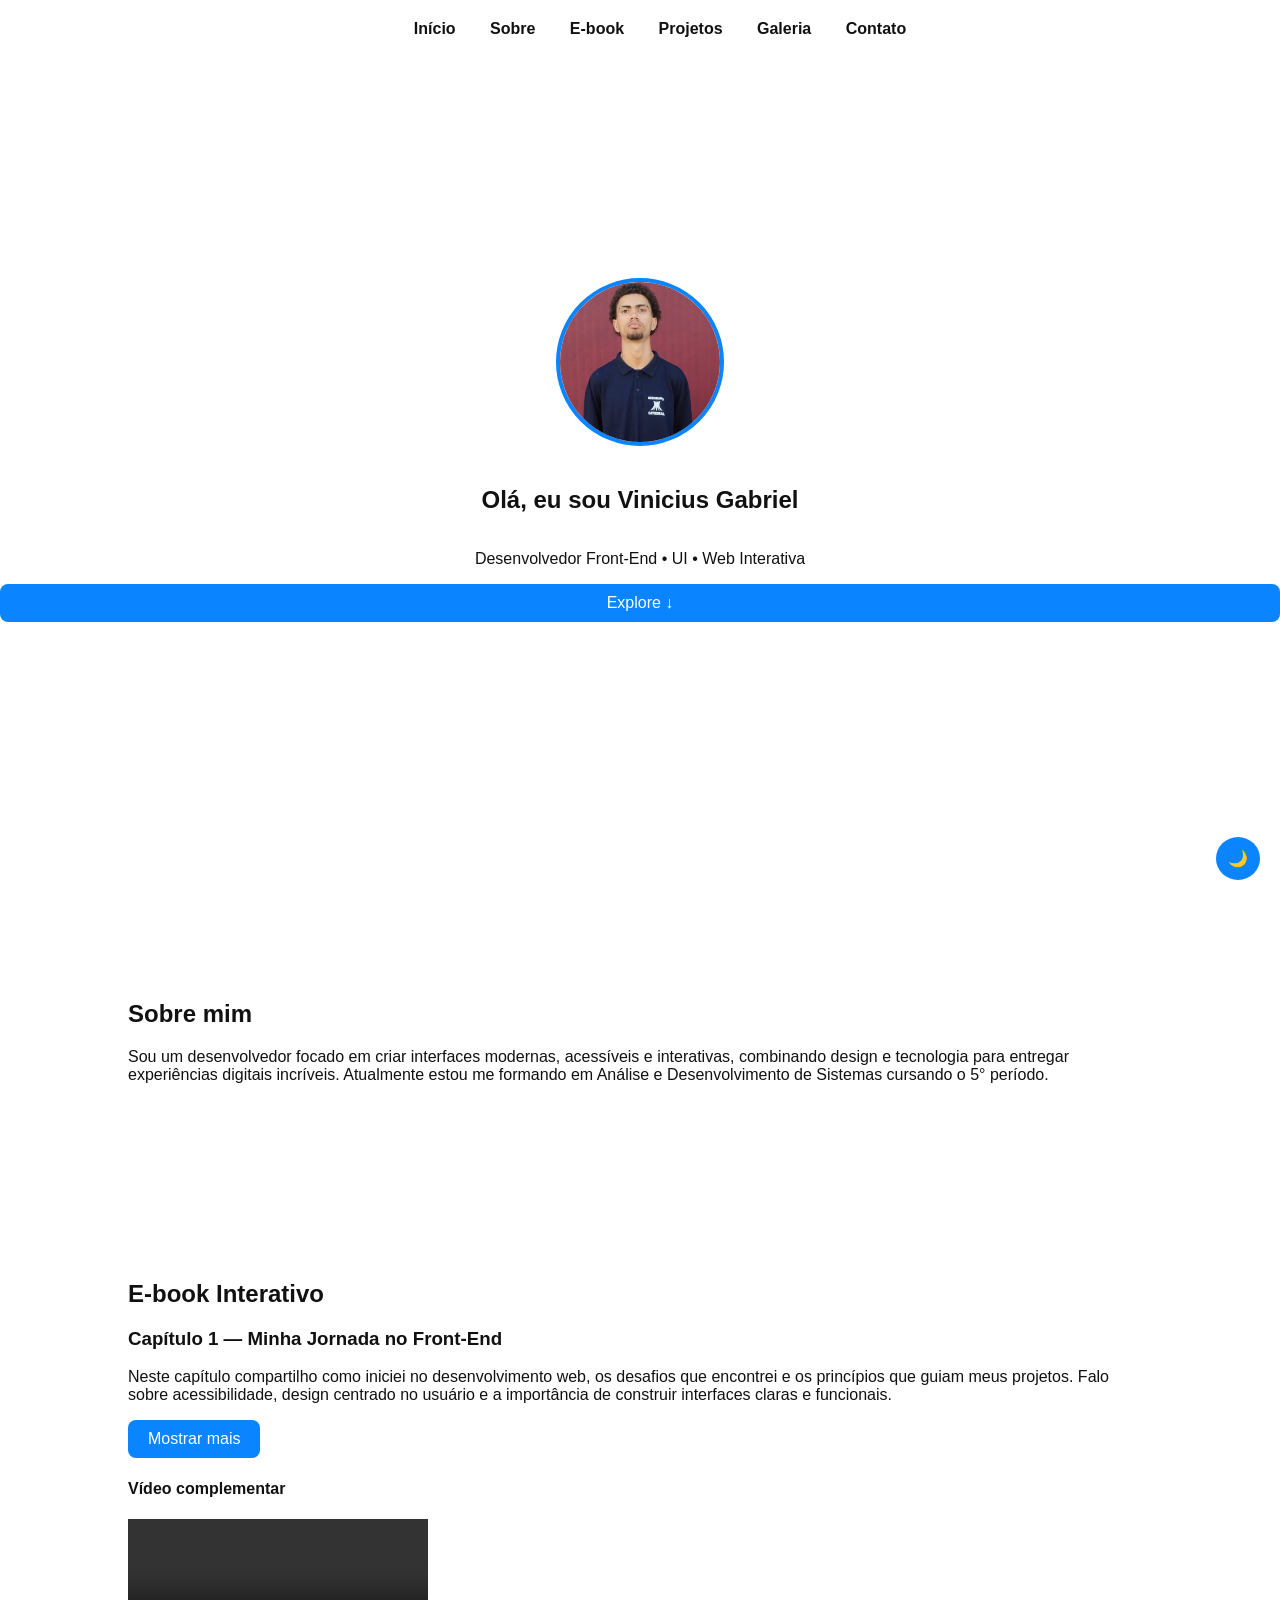
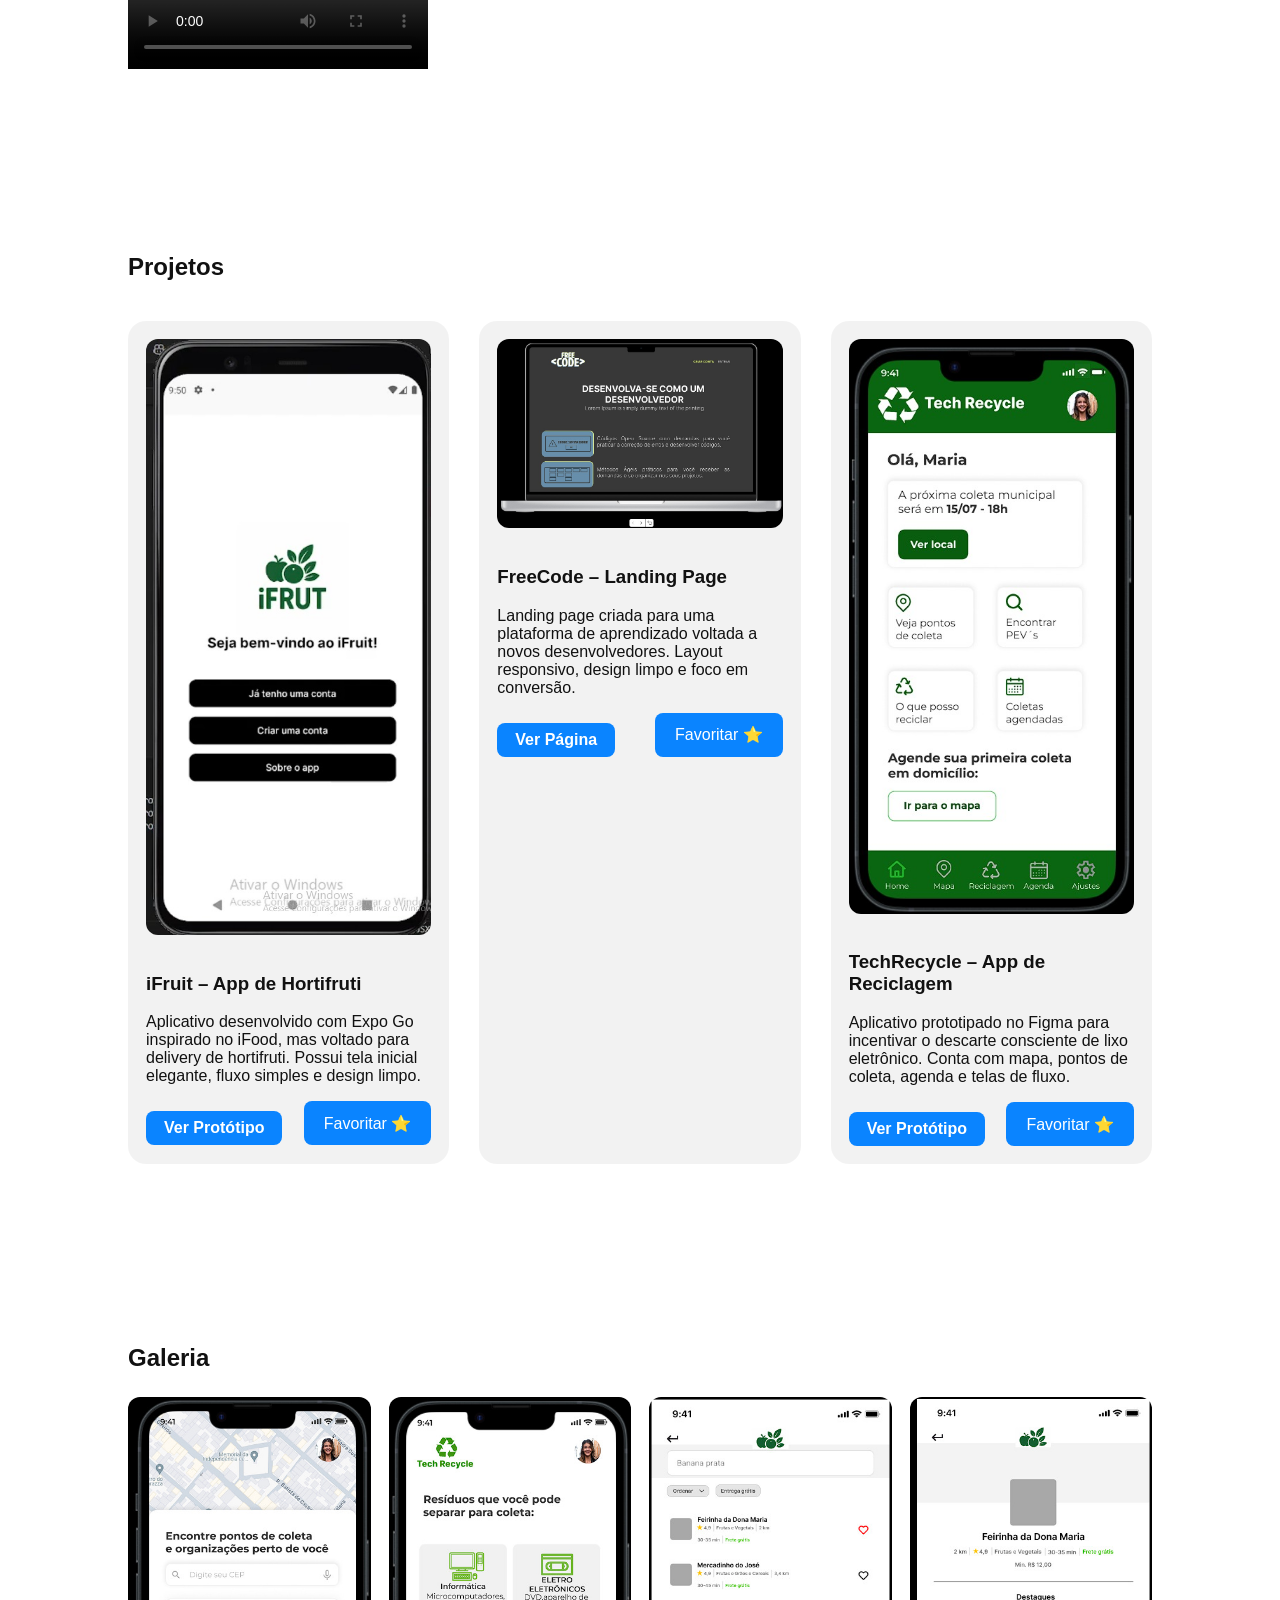
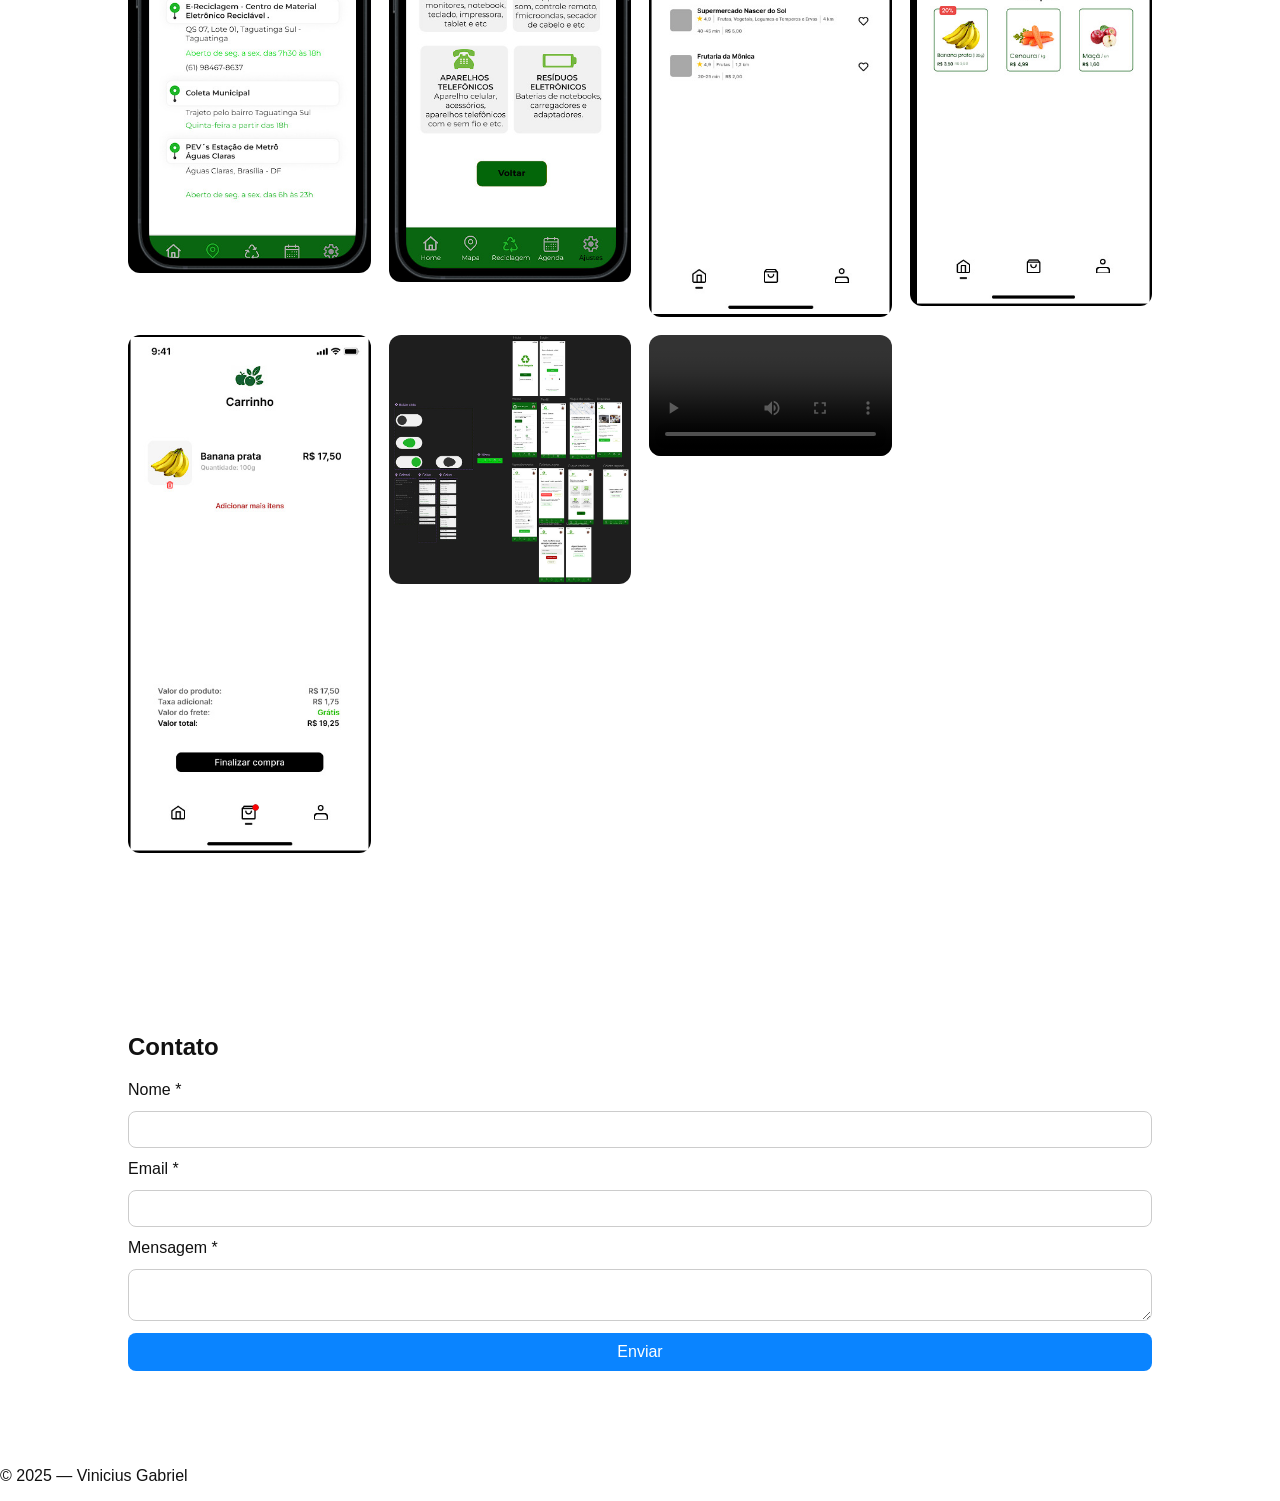
==== index.html @ 35e9486b "Add files via upload" ====
<!DOCTYPE html>
<html lang="pt-BR">
<head>
    <meta charset="UTF-8" />
    <meta name="viewport" content="width=device-width, initial-scale=1.0" />
    <title>Portfólio – Vinicius Gabriel</title>

    <!-- Fonte, reset e CSS -->
    <link rel="stylesheet" href="style.css">

    <!-- Acessibilidade -->
    <meta name="description" content="Portfólio profissional com e-book multimídia, projetos, galeria e contato.">
</head>

<body>

    <!-- Tema -->
    <button class="theme-toggle" aria-label="Alternar tema" id="themeToggle">🌙</button>

    <!-- Navegação -->
    <header class="header">
        <nav>
            <a href="#home">Início</a>
            <a href="#sobre">Sobre</a>
            <a href="#ebook">E-book</a>
            <a href="#projetos">Projetos</a>
            <a href="#galeria">Galeria</a>
            <a href="#contato">Contato</a>
        </nav>
    </header>

    <!-- Landing -->
    <section id="home" class="landing">

        <img src="img/perfil.jpg" alt="Foto de Vinicius Gabriel" class="foto-perfil">

        <h1>Olá, eu sou <span>Vinicius Gabriel</span></h1>
        <p>Desenvolvedor Front-End • UI • Web Interativa</p>
        <button onclick="scrollToSection('sobre')">Explore ↓</button>
    </section>

    <!-- Sobre -->
    <section id="sobre" class="sobre section">
        <h2>Sobre mim</h2>
        <p>
            Sou um desenvolvedor focado em criar interfaces modernas, acessíveis e interativas, 
            combinando design e tecnologia para entregar experiências digitais incríveis. Atualmente
            estou me formando em Análise e Desenvolvimento de Sistemas cursando o 5° período.
        </p>
    </section>

    <!-- E-BOOK / Conteúdo multimídia -->
    <section id="ebook" class="ebook section">
    <h2>E-book Interativo</h2>

    <article class="ebook-box">
        <h3>Capítulo 1 — Minha Jornada no Front-End</h3>

        <p>
            Neste capítulo compartilho como iniciei no desenvolvimento web, os desafios que encontrei
            e os princípios que guiam meus projetos. Falo sobre acessibilidade, design centrado no usuário
            e a importância de construir interfaces claras e funcionais.
        </p>

        <button id="toggleTexto">Mostrar mais</button>
        <p id="textoExtra" class="hidden">
            Desenvolvimento front-end é mais do que codar telas. É sobre criar experiências,
            resolver problemas e transformar ideias em interfaces reais. A cada projeto, busco
            aplicar boas práticas, performance, responsividade e foco no usuário final.
        </p>

        <h4>Vídeo complementar</h4>
        <video controls>
            <source src="video.mp4" type="video/mp4">
            Seu navegador não suporta vídeo.
        </video>
    </article>
</section>


    <!-- Projetos -->
    <section id="projetos" class="projetos section">
    <h2>Projetos</h2>

    <div class="projetos-grid">

        <!-- Projeto 1 – iFruit -->
        <div class="projeto-card">
            <img src="img/projetos/ifruit.jpg" alt="Tela inicial do aplicativo iFruit" class="projeto-img">
            <h3>iFruit – App de Hortifruti</h3>
            <p>Aplicativo desenvolvido com Expo Go inspirado no iFood, mas voltado para delivery de hortifruti. Possui tela inicial elegante, fluxo simples e design limpo.</p>
            <div class="projeto-actions">
                <a href="https://www.figma.com/proto/yDZsNVtOsNXYxr5GcqUMS4/iFruit?node-id=34-876&t=39P9HdceBgXQKo9H-1&starting-point-node-id=34%3A876"
                   target="_blank"
                   class="btn">Ver Protótipo</a>
                <button onclick="toggleFavorito(this)">Favoritar ⭐</button>
            </div>
        </div>

        <!-- Projeto 2 – FreeCode (Landing Page) -->
        <div class="projeto-card">
            <img src="img/projetos/freecode.jpg" alt="Landing Page do projeto FreeCode" class="projeto-img">
            <h3>FreeCode – Landing Page</h3>
            <p>Landing page criada para uma plataforma de aprendizado voltada a novos desenvolvedores. Layout responsivo, design limpo e foco em conversão.</p>
            <div class="projeto-actions">
                <a href="https://free-code-pi.vercel.app/" target="_blank" class="btn">Ver Página</a>
                <button onclick="toggleFavorito(this)">Favoritar ⭐</button>
            </div>
        </div>

        <!-- Projeto 3 – TechRecycle (Protótipo Figma) -->
        <div class="projeto-card">
            <img src="img/projetos/techrecycle.jpg" alt="Tela do aplicativo TechRecycle" class="projeto-img">
            <h3>TechRecycle – App de Reciclagem</h3>
            <p>Aplicativo prototipado no Figma para incentivar o descarte consciente de lixo eletrônico. Conta com mapa, pontos de coleta, agenda e telas de fluxo.</p>
            <div class="projeto-actions">
                <a href="https://www.figma.com/proto/3UOla3MWtclQJjaZq6MQeP/TechRecycle?node-id=2012-1559&p=f&t=advolP3KosczNXUa-1&scaling=scale-down&content-scaling=fixed&page-id=0%3A1&starting-point-node-id=2012%3A1559"
                   target="_blank"
                   class="btn">Ver Protótipo</a>
                <button onclick="toggleFavorito(this)">Favoritar ⭐</button>
            </div>
        </div>

    </div>
</section>





    <!-- Galeria -->
    <section id="galeria" class="galeria section">
    <h2>Galeria</h2>

    <div class="galeria-grid">

        <!-- TechRecycle -->
        <img src="img/galeria/techrecycle1.jpg" alt="Tela inicial do TechRecycle">
        <img src="img/galeria/techrecycle2.jpg" alt="Tela de funcionalidades do TechRecycle">

        <!-- iFruit -->
        <img src="img/galeria/ifruit1.jpg" alt="Tela inicial do iFruit">
        <img src="img/galeria/ifruit2.jpg" alt="Tela de login do iFruit">
        <img src="img/galeria/ifruit3.jpg" alt="Tela de opções do iFruit">

        <!-- Figma geral -->
        <img src="img/galeria/techrecycle-figma-overview.jpg" alt="Visão geral das telas do TechRecycle no Figma">

        <!-- Vídeo FreeCode -->
        <video class="galeria-video" controls>
            <source src="videos/freecode-demo.mp4" type="video/mp4">
            Seu navegador não suporta vídeo.
        </video>

    </div>
</section>

<!-- Contato -->
    <section id="contato" class="contato section">
        <h2>Contato</h2>

        <form id="form-contato">
            <label for="nome">Nome *</label>
            <input type="text" id="nome" required>

            <label for="email">Email *</label>
            <input type="email" id="email" required>

            <label for="mensagem">Mensagem *</label>
            <textarea id="mensagem" required></textarea>

            <button type="submit">Enviar</button>

            <p id="msg-sucesso" class="hidden">Mensagem enviada com sucesso! ✔</p>
        </form>
    </section>

<!-- Modal da Galeria -->
<div id="modalGaleria" class="modal-galeria">
    <span class="close-modal">&times;</span>
    <img class="modal-content" id="imgModal">
</div>


    <footer>
        <p>© 2025 — Vinicius Gabriel</p>
    </footer>

    <script src="script.js"></script>
</body>
</html>
---- style.css ----
:root {
    --bg: #ffffff;
    --text: #111;
    --primary: #0a84ff;
}

/* Tema escuro */
.dark {
    --bg: #121212;
    --text: #f5f5f5;
}

body {
    margin: 0;
    font-family: Arial, Helvetica, sans-serif;
    background: var(--bg);
    color: var(--text);
    scroll-behavior: smooth;
}

.header {
    padding: 20px;
    position: fixed;
    top: 0;
    width: 100%;
    backdrop-filter: blur(10px);
    display: flex;
    justify-content: center;
    z-index: 10;
}

.header a {
    margin: 0 15px;
    text-decoration: none;
    color: var(--text);
    font-weight: bold;
}
.foto-perfil {
    width: 160px;
    height: 160px;
    border-radius: 50%;
    object-fit: cover;
    margin: 0 auto 20px auto;
    display: block;
    border: 4px solid var(--primary);
    transition: transform 0.3s ease; /* animação suave */
    cursor: pointer;
}

.foto-perfil:hover {
    transform: scale(1.15); /* aumenta 15% */
}


.landing {
    height: 100vh;
    display: flex;
    flex-direction: column;
    justify-content: center;
    text-align: center;
}

.section {
    padding: 80px 10%;
}

/* Projetos */
.grid {
    display: grid;
    grid-template-columns: repeat(auto-fit, minmax(260px, 1fr));
    gap: 25px;
}

.card {
    background: rgba(0,0,0,0.05);
    padding: 20px;
    border-radius: 15px;
    transition: transform .2s;
}

.card:hover {
    transform: translateY(-5px);
}

/* Galeria */
.galeria-grid {
    display: grid;
    grid-template-columns: repeat(auto-fit, minmax(240px, 1fr));
    gap: 18px;
    margin-top: 25px;
}

.galeria-grid img,
.galeria-grid video {
    width: 100%;
    border-radius: 12px;
    transition: transform .3s ease, box-shadow .3s ease;
    cursor: pointer;
}

.galeria-grid img:hover,
.galeria-grid video:hover {
    transform: scale(1.05);
    box-shadow: 0 8px 20px rgba(0,0,0,0.15);
}

.galeria-video {
    border-radius: 12px;
}


/* Contato */
form {
    display: flex;
    flex-direction: column;
    gap: 12px;
}

input, textarea {
    padding: 10px;
    border-radius: 8px;
    border: 1px solid #ccc;
}

button {
    padding: 10px 20px;
    background: var(--primary);
    border: none;
    color: white;
    border-radius: 8px;
    cursor: pointer;
    font-size: 16px;
}

.theme-toggle {
    position: fixed;
    bottom: 20px;
    right: 20px;
    padding: 12px;
    border: none;
    background: var(--primary);
    color: white;
    border-radius: 50%;
    cursor: pointer;
}

.hidden {
    display: none;
}
.btn {
    display: inline-block;
    padding: 8px 18px;
    background: var(--primary);
    color: white;
    text-decoration: none;
    border-radius: 8px;
    margin-top: 10px;
    font-weight: bold;
    transition: 0.2s;
}

.btn:hover {
    opacity: 0.8;
}
.projetos-grid {
    display: grid;
    grid-template-columns: repeat(auto-fit, minmax(280px, 1fr));
    gap: 30px;
    margin-top: 40px;
}

.projeto-card {
    background: rgba(0,0,0,0.05);
    border-radius: 18px;
    padding: 18px;
    transition: transform .2s ease, box-shadow .2s ease;
}

.projeto-card:hover {
    transform: translateY(-8px);
    box-shadow: 0 8px 20px rgba(0,0,0,0.15);
}

.projeto-img {
    width: 100%;
    border-radius: 12px;
    margin-bottom: 15px;
}

.projeto-actions {
    display: flex;
    justify-content: space-between;
    margin-top: 12px;
}
.modal-galeria {
    display: none;
    position: fixed;
    z-index: 9999;
    padding-top: 40px;
    left: 0;
    top: 0;
    width: 100%;
    height: 100%;
    overflow: auto;
    background-color: rgba(0,0,0,0.85);
    text-align: center;
}

.modal-content {
    margin-top: 40px;
    width: 80%;
    max-width: 800px;
    border-radius: 12px;
    animation: zoom .3s ease;
}

@keyframes zoom {
    from { transform: scale(0.7); opacity: 0; }
    to { transform: scale(1); opacity: 1; }
}

.close-modal {
    position: absolute;
    top: 15px;
    right: 35px;
    color: #fff;
    font-size: 40px;
    font-weight: bold;
    cursor: pointer;
    transition: 0.2s;
}

.close-modal:hover {
    color: #ddd;
}

@media (max-width: 600px) {
    .modal-content {
        width: 95%;
    }
}
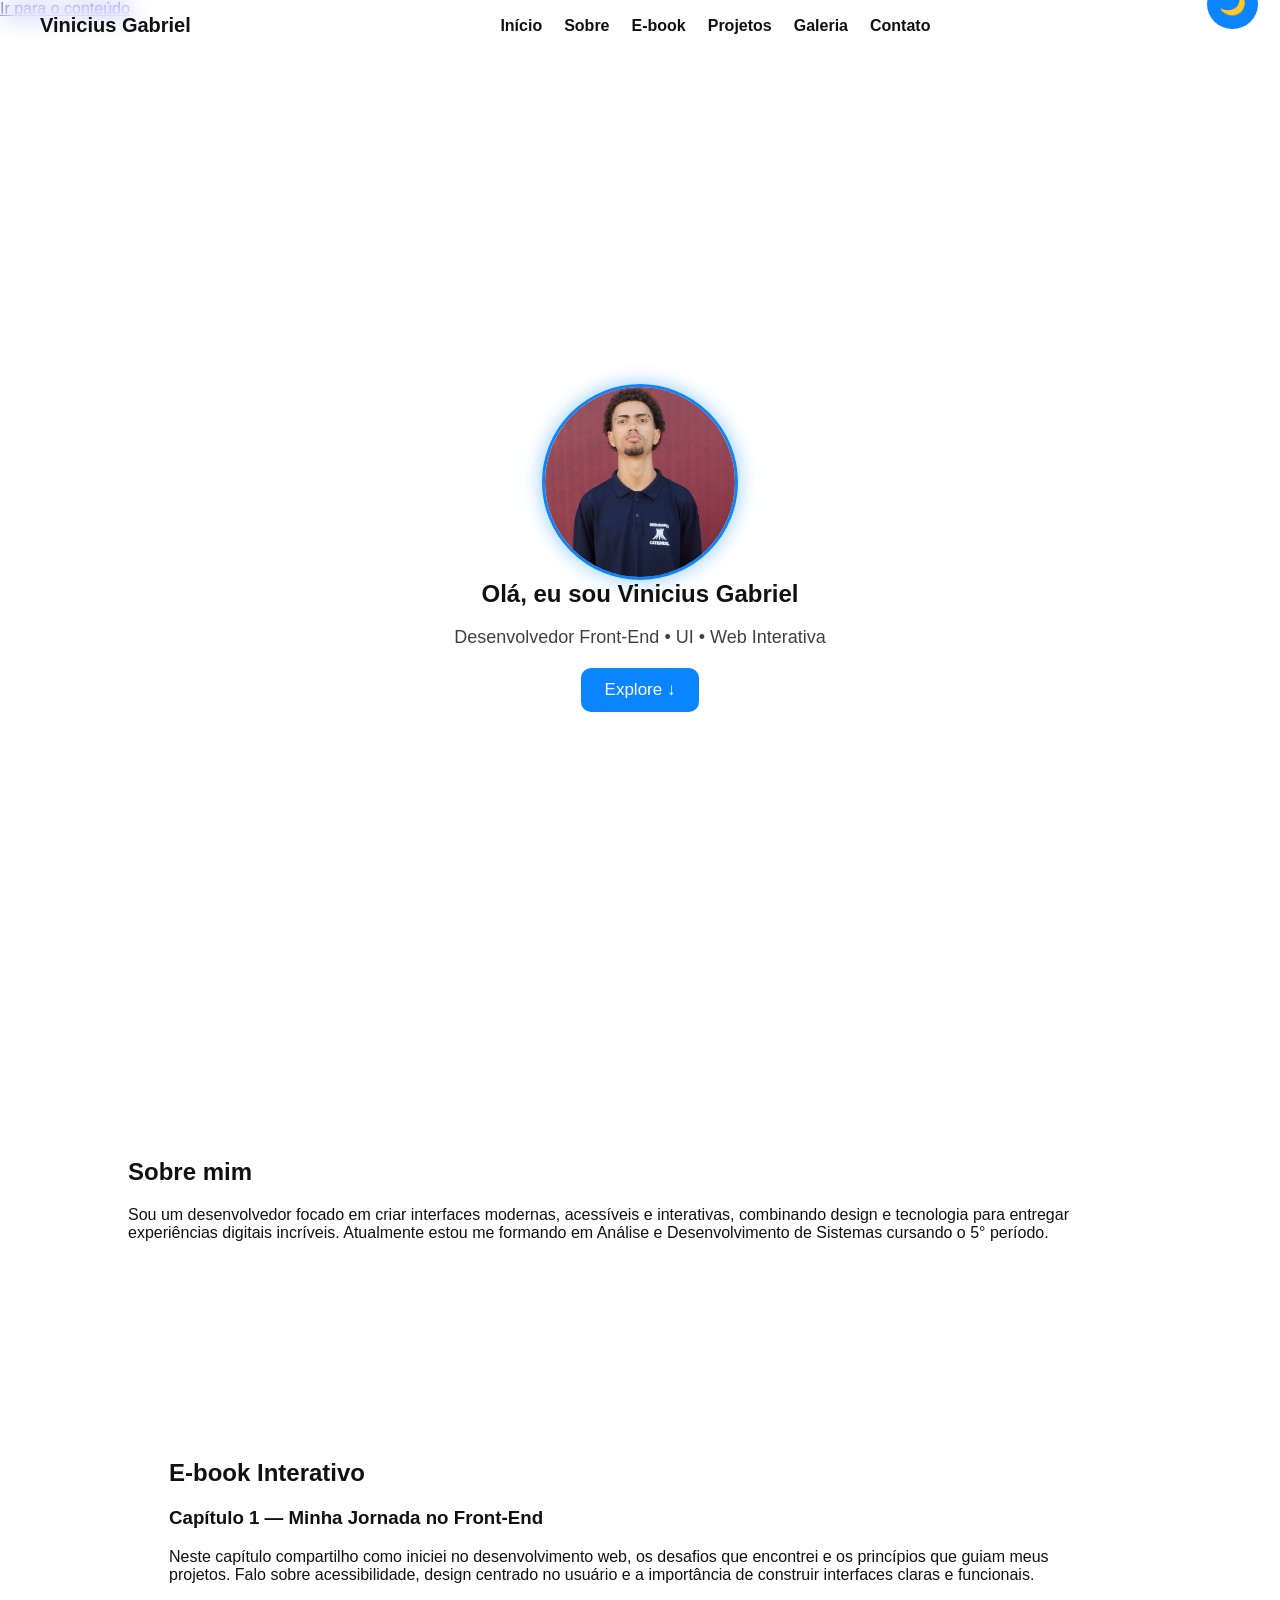
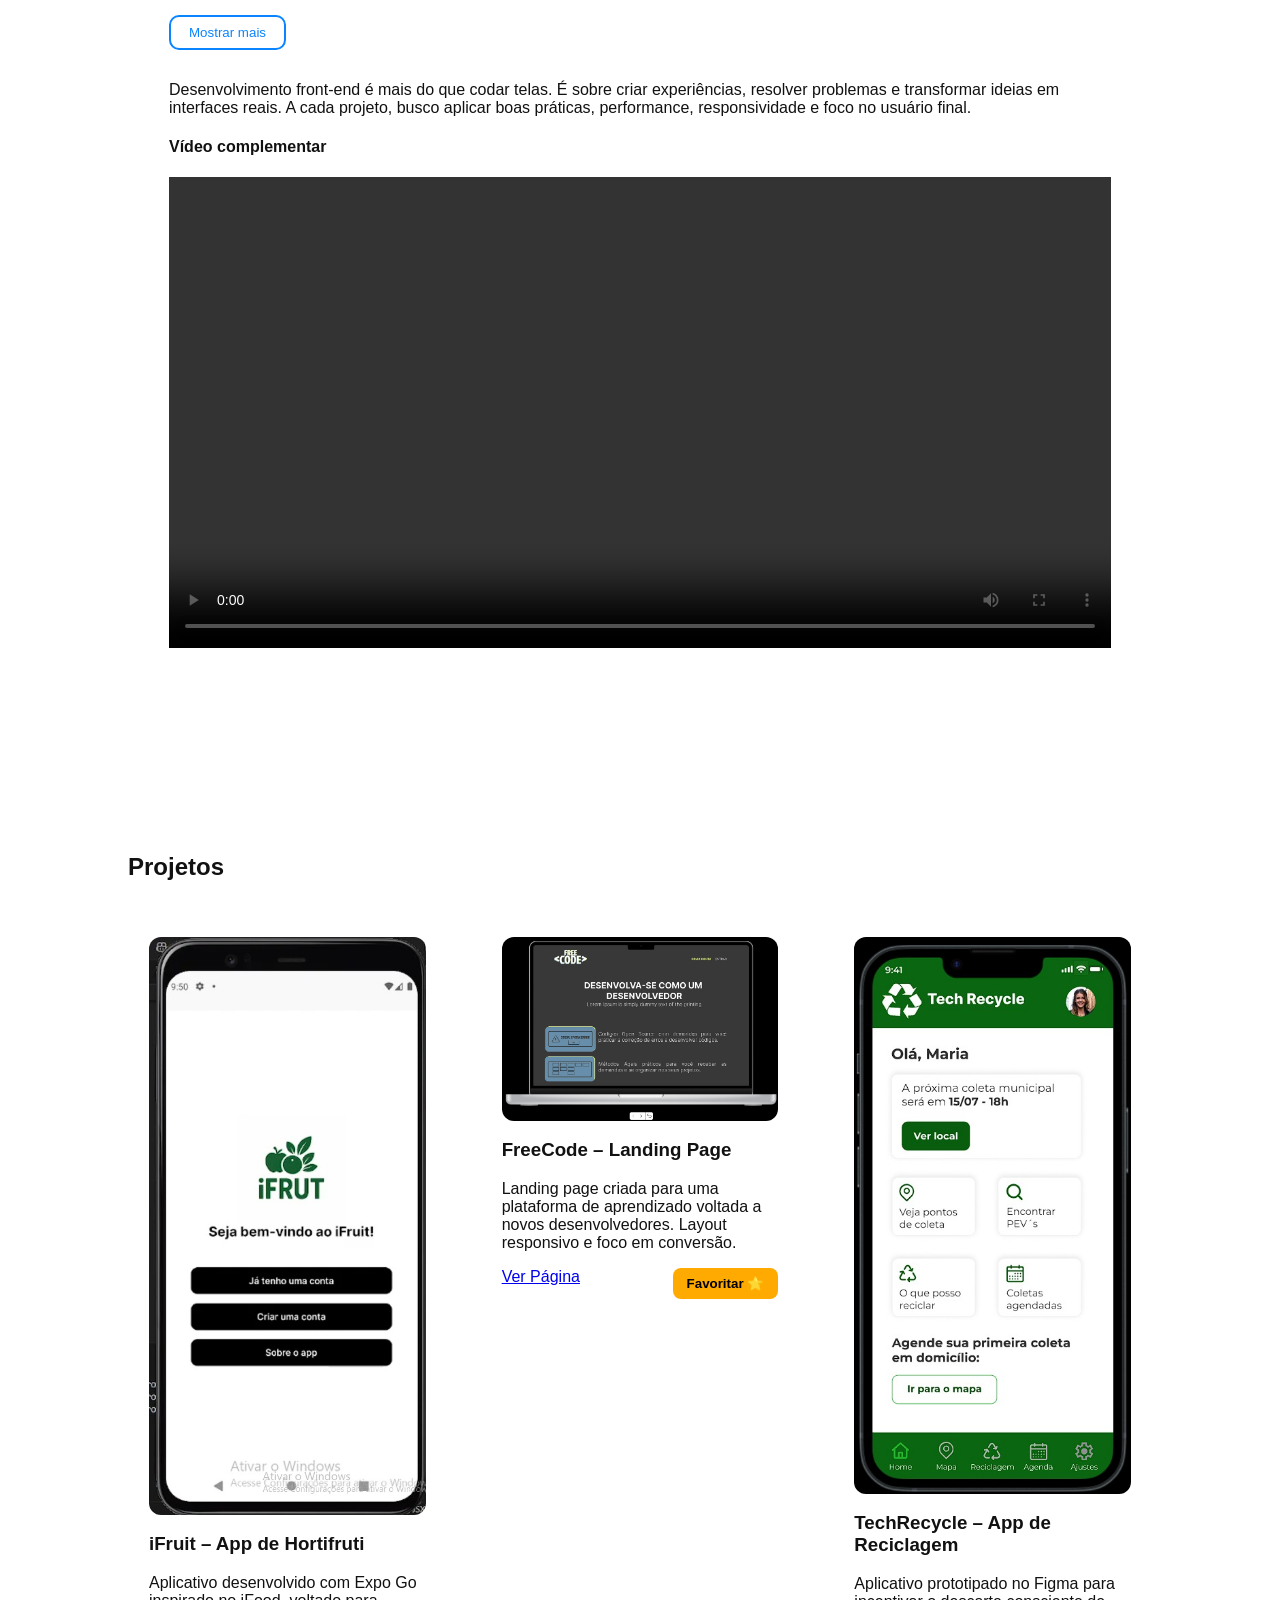
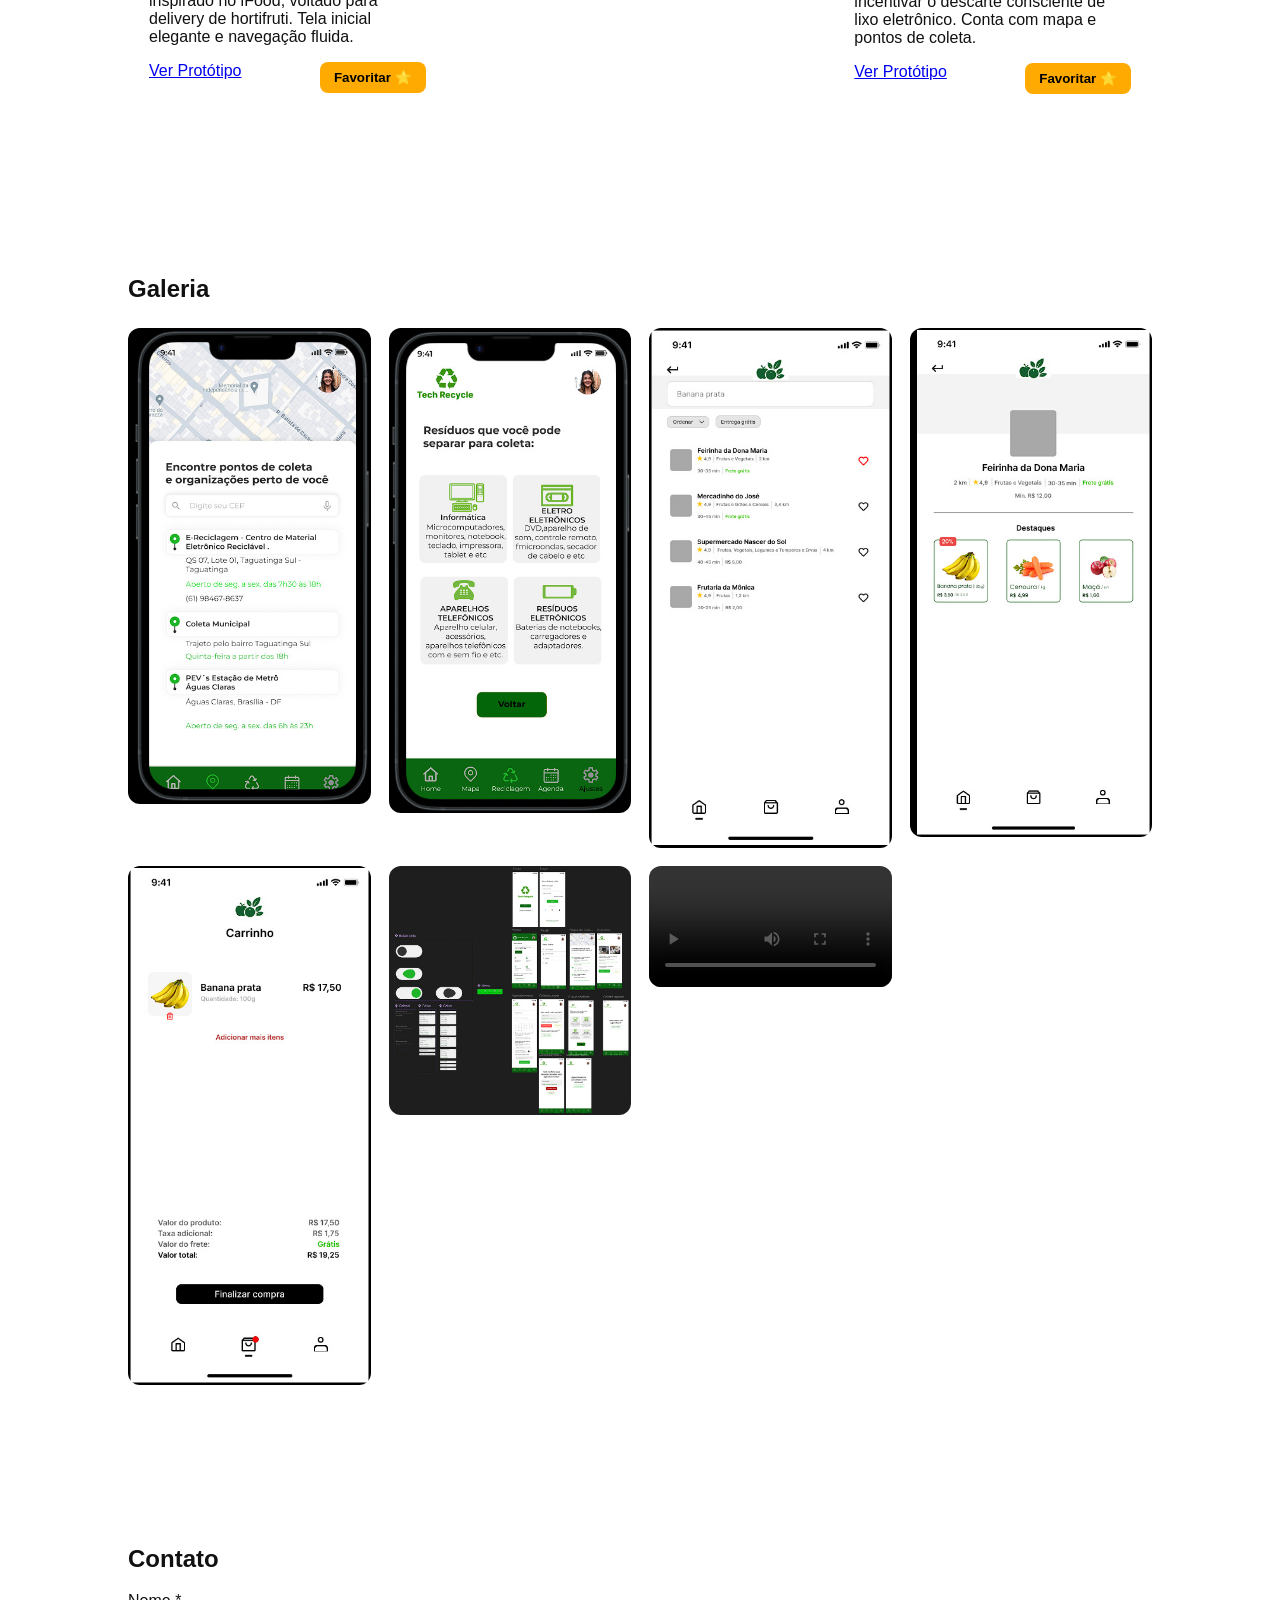
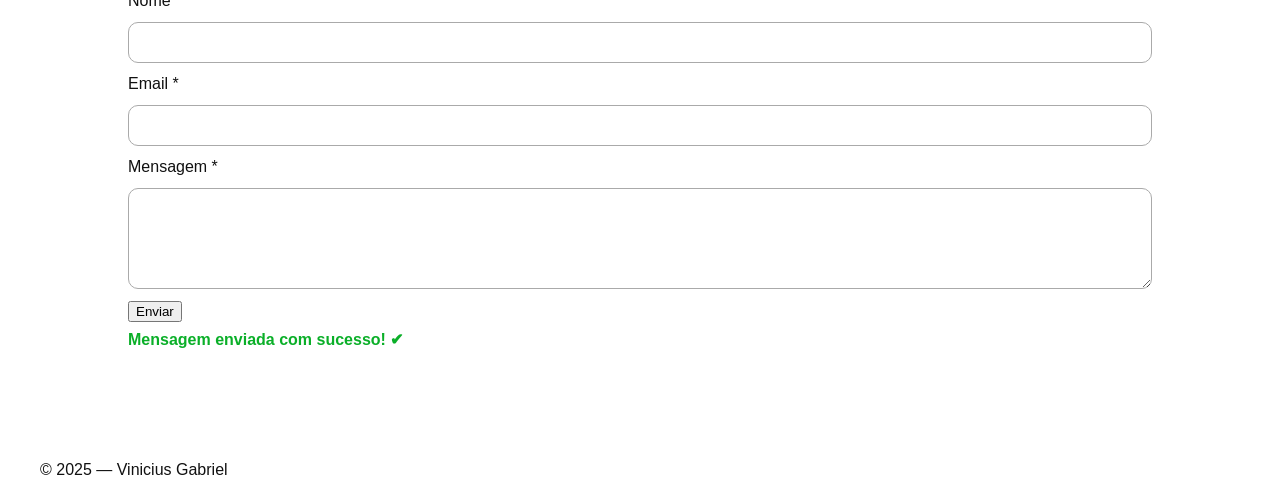
==== commit a21926d6: "Add files via upload atualização de melhoria" ====
--- a/index.html
+++ b/index.html
@@ -1,191 +1,212 @@
 <!DOCTYPE html>
 <html lang="pt-BR">
 <head>
-    <meta charset="UTF-8" />
-    <meta name="viewport" content="width=device-width, initial-scale=1.0" />
+    <meta charset="utf-8" />
+    <meta name="viewport" content="width=device-width,initial-scale=1" />
     <title>Portfólio – Vinicius Gabriel</title>
-
-    <!-- Fonte, reset e CSS -->
+    <meta name="description" content="Portfólio profissional com e-book multimídia, projetos, galeria e contato.">
+    <meta name="theme-color" content="#0a84ff">
+
+    <!-- CSS -->
     <link rel="stylesheet" href="style.css">
 
-    <!-- Acessibilidade -->
-    <meta name="description" content="Portfólio profissional com e-book multimídia, projetos, galeria e contato.">
+    <!-- Prefetch (opcional) -->
+    <!-- <link rel="preload" href="img/perfil.jpg" as="image"> -->
 </head>
-
 <body>
 
-    <!-- Tema -->
-    <button class="theme-toggle" aria-label="Alternar tema" id="themeToggle">🌙</button>
-
-    <!-- Navegação -->
-    <header class="header">
-        <nav>
-            <a href="#home">Início</a>
-            <a href="#sobre">Sobre</a>
-            <a href="#ebook">E-book</a>
-            <a href="#projetos">Projetos</a>
-            <a href="#galeria">Galeria</a>
-            <a href="#contato">Contato</a>
-        </nav>
+    <!-- Skip link para acessibilidade -->
+    <a class="skip-link" href="#main">Ir para o conteúdo</a>
+
+    <!-- Header / Navegação -->
+    <header class="header" role="banner">
+        <div class="header-inner">
+            <a class="logo" href="#home" aria-label="Ir para início">Vinicius Gabriel</a>
+
+            <nav class="nav" role="navigation" aria-label="Menu principal">
+                <button id="navToggle" class="nav-toggle" aria-label="Abrir menu" aria-expanded="false">☰</button>
+                <ul class="nav-list" id="navList">
+                    <li><a href="#home">Início</a></li>
+                    <li><a href="#sobre">Sobre</a></li>
+                    <li><a href="#ebook">E-book</a></li>
+                    <li><a href="#projetos">Projetos</a></li>
+                    <li><a href="#galeria">Galeria</a></li>
+                    <li><a href="#contato">Contato</a></li>
+                </ul>
+            </nav>
+
+            <div class="header-actions">
+                <button class="theme-toggle" aria-label="Alternar tema" id="themeToggle">🌙</button>
+            </div>
+        </div>
     </header>
 
-    <!-- Landing -->
-    <section id="home" class="landing">
-
-        <img src="img/perfil.jpg" alt="Foto de Vinicius Gabriel" class="foto-perfil">
-
-        <h1>Olá, eu sou <span>Vinicius Gabriel</span></h1>
-        <p>Desenvolvedor Front-End • UI • Web Interativa</p>
-        <button onclick="scrollToSection('sobre')">Explore ↓</button>
-    </section>
-
-    <!-- Sobre -->
-    <section id="sobre" class="sobre section">
-        <h2>Sobre mim</h2>
-        <p>
-            Sou um desenvolvedor focado em criar interfaces modernas, acessíveis e interativas, 
-            combinando design e tecnologia para entregar experiências digitais incríveis. Atualmente
-            estou me formando em Análise e Desenvolvimento de Sistemas cursando o 5° período.
-        </p>
-    </section>
-
-    <!-- E-BOOK / Conteúdo multimídia -->
-    <section id="ebook" class="ebook section">
-    <h2>E-book Interativo</h2>
-
-    <article class="ebook-box">
-        <h3>Capítulo 1 — Minha Jornada no Front-End</h3>
-
-        <p>
-            Neste capítulo compartilho como iniciei no desenvolvimento web, os desafios que encontrei
-            e os princípios que guiam meus projetos. Falo sobre acessibilidade, design centrado no usuário
-            e a importância de construir interfaces claras e funcionais.
-        </p>
-
-        <button id="toggleTexto">Mostrar mais</button>
-        <p id="textoExtra" class="hidden">
-            Desenvolvimento front-end é mais do que codar telas. É sobre criar experiências,
-            resolver problemas e transformar ideias em interfaces reais. A cada projeto, busco
-            aplicar boas práticas, performance, responsividade e foco no usuário final.
-        </p>
-
-        <h4>Vídeo complementar</h4>
-        <video controls>
-            <source src="video.mp4" type="video/mp4">
-            Seu navegador não suporta vídeo.
-        </video>
-    </article>
-</section>
-
-
-    <!-- Projetos -->
-    <section id="projetos" class="projetos section">
-    <h2>Projetos</h2>
-
-    <div class="projetos-grid">
-
-        <!-- Projeto 1 – iFruit -->
-        <div class="projeto-card">
-            <img src="img/projetos/ifruit.jpg" alt="Tela inicial do aplicativo iFruit" class="projeto-img">
-            <h3>iFruit – App de Hortifruti</h3>
-            <p>Aplicativo desenvolvido com Expo Go inspirado no iFood, mas voltado para delivery de hortifruti. Possui tela inicial elegante, fluxo simples e design limpo.</p>
-            <div class="projeto-actions">
-                <a href="https://www.figma.com/proto/yDZsNVtOsNXYxr5GcqUMS4/iFruit?node-id=34-876&t=39P9HdceBgXQKo9H-1&starting-point-node-id=34%3A876"
-                   target="_blank"
-                   class="btn">Ver Protótipo</a>
-                <button onclick="toggleFavorito(this)">Favoritar ⭐</button>
-            </div>
+    <main id="main" tabindex="-1">
+
+        <!-- Landing -->
+        <section id="home" class="landing section" data-section>
+            <div class="landing-inner">
+                <img src="img/perfil.jpg" class="profile-photo" alt="Foto de Vinícius Gabriel">
+                <div class="landing-text">
+                    <h1>Olá, eu sou <span>Vinicius Gabriel</span></h1>
+                    <p class="lead">Desenvolvedor Front-End • UI • Web Interativa</p>
+                    <button class="cta" type="button" onclick="scrollToSection('sobre')">Explore ↓</button>
+                </div>
+            </div>
+        </section>
+
+        <!-- Sobre -->
+        <section id="sobre" class="sobre section" data-section>
+            <div class="container">
+                <h2>Sobre mim</h2>
+                <p>
+                    Sou um desenvolvedor focado em criar interfaces modernas, acessíveis e interativas,
+                    combinando design e tecnologia para entregar experiências digitais incríveis. Atualmente
+                    estou me formando em Análise e Desenvolvimento de Sistemas cursando o 5° período.
+                </p>
+            </div>
+        </section>
+
+        <!-- E-BOOK / Conteúdo multimídia -->
+        <section id="ebook" class="ebook section" data-section>
+            <div class="container ebook-box">
+                <h2>E-book Interativo</h2>
+                <article>
+                    <h3>Capítulo 1 — Minha Jornada no Front-End</h3>
+                    <p>
+                        Neste capítulo compartilho como iniciei no desenvolvimento web, os desafios que encontrei
+                        e os princípios que guiam meus projetos. Falo sobre acessibilidade, design centrado no usuário
+                        e a importância de construir interfaces claras e funcionais.
+                    </p>
+
+                    <button id="toggleTexto" class="btn-outline" type="button">Mostrar mais</button>
+                    <p id="textoExtra" class="hidden">
+                        Desenvolvimento front-end é mais do que codar telas. É sobre criar experiências,
+                        resolver problemas e transformar ideias em interfaces reais. A cada projeto, busco
+                        aplicar boas práticas, performance, responsividade e foco no usuário final.
+                    </p>
+
+                    <h4>Vídeo complementar</h4>
+                    <div class="video-wrap">
+                        <video controls width="100%" preload="metadata">
+                            <source src="videos/freecode-demo.mp4" type="video/mp4">
+                            Seu navegador não suporta vídeo.
+                        </video>
+                    </div>
+                </article>
+            </div>
+        </section>
+
+        <!-- Projetos -->
+        <section id="projetos" class="projetos section" data-section>
+            <div class="container">
+                <h2>Projetos</h2>
+
+                <div class="projetos-grid">
+
+                    <!-- Projeto 1 – iFruit -->
+                    <article class="projeto-card">
+                        <img src="img/projetos/ifruit.jpg" alt="Tela inicial do aplicativo iFruit" class="projeto-img">
+                        <div class="projeto-body">
+                            <h3>iFruit – App de Hortifruti</h3>
+                            <p>Aplicativo desenvolvido com Expo Go inspirado no iFood, voltado para delivery de hortifruti. Tela inicial elegante e navegação fluida.</p>
+                            <div class="projeto-actions">
+                                <a href="https://www.figma.com/proto/yDZsNVtOsNXYxr5GcqUMS4/iFruit?node-id=34-876&t=39P9HdceBgXQKo9H-1&starting-point-node-id=34%3A876"
+                                   target="_blank" rel="noopener" class="btn">Ver Protótipo</a>
+                                <button class="fav-btn" type="button" onclick="toggleFavorito(this)">Favoritar ⭐</button>
+                            </div>
+                        </div>
+                    </article>
+
+                    <!-- Projeto 2 – FreeCode -->
+                    <article class="projeto-card">
+                        <img src="img/projetos/freecode.jpg" alt="Landing Page do projeto FreeCode" class="projeto-img">
+                        <div class="projeto-body">
+                            <h3>FreeCode – Landing Page</h3>
+                            <p>Landing page criada para uma plataforma de aprendizado voltada a novos desenvolvedores. Layout responsivo e foco em conversão.</p>
+                            <div class="projeto-actions">
+                                <a href="https://free-code-pi.vercel.app/" target="_blank" rel="noopener" class="btn">Ver Página</a>
+                                <button class="fav-btn" type="button" onclick="toggleFavorito(this)">Favoritar ⭐</button>
+                            </div>
+                        </div>
+                    </article>
+
+                    <!-- Projeto 3 – TechRecycle -->
+                    <article class="projeto-card">
+                        <img src="img/projetos/techrecycle.jpg" alt="Tela do aplicativo TechRecycle" class="projeto-img">
+                        <div class="projeto-body">
+                            <h3>TechRecycle – App de Reciclagem</h3>
+                            <p>Aplicativo prototipado no Figma para incentivar o descarte consciente de lixo eletrônico. Conta com mapa e pontos de coleta.</p>
+                            <div class="projeto-actions">
+                                <a href="https://www.figma.com/proto/3UOla3MWtclQJjaZq6MQeP/TechRecycle?node-id=2012-1559&p=f&t=advolP3KosczNXUa-1&scaling=scale-down&content-scaling=fixed&page-id=0%3A1&starting-point-node-id=2012%3A1559"
+                                   target="_blank" rel="noopener" class="btn">Ver Protótipo</a>
+                                <button class="fav-btn" type="button" onclick="toggleFavorito(this)">Favoritar ⭐</button>
+                            </div>
+                        </div>
+                    </article>
+
+                </div>
+            </div>
+        </section>
+
+        <!-- Galeria -->
+        <section id="galeria" class="galeria section" data-section>
+            <div class="container">
+                <h2>Galeria</h2>
+
+                <div class="galeria-grid">
+                    <img src="img/galeria/techrecycle1.jpg" alt="Tela inicial do TechRecycle" class="galeria-item">
+                    <img src="img/galeria/techrecycle2.jpg" alt="Tela de funcionalidades do TechRecycle" class="galeria-item">
+                    <img src="img/galeria/ifruit1.jpg" alt="Tela inicial do iFruit" class="galeria-item">
+                    <img src="img/galeria/ifruit2.jpg" alt="Tela de login do iFruit" class="galeria-item">
+                    <img src="img/galeria/ifruit3.jpg" alt="Tela de opções do iFruit" class="galeria-item">
+                    <img src="img/galeria/techrecycle-figma-overview.jpg" alt="Visão geral das telas do TechRecycle no Figma" class="galeria-item">
+                    <video class="galeria-video" controls>
+                        <source src="videos/freecode-demo.mp4" type="video/mp4">
+                        Seu navegador não suporta vídeo.
+                    </video>
+                </div>
+            </div>
+        </section>
+
+        <!-- Contato -->
+        <section id="contato" class="contato section" data-section>
+            <div class="container">
+                <h2>Contato</h2>
+
+                <form id="form-contato" class="form" novalidate>
+                    <label for="nome">Nome *</label>
+                    <input type="text" id="nome" name="nome" required>
+
+                    <label for="email">Email *</label>
+                    <input type="email" id="email" name="email" required>
+
+                    <label for="mensagem">Mensagem *</label>
+                    <textarea id="mensagem" name="mensagem" rows="5" required></textarea>
+
+                    <div class="form-actions">
+                        <button type="submit" class="btn">Enviar</button>
+                        <p id="msg-sucesso" class="msg-success hidden" role="status" aria-live="polite">Mensagem enviada com sucesso! ✔</p>
+                    </div>
+                </form>
+            </div>
+        </section>
+
+    </main>
+
+    <!-- Modal da Galeria -->
+    <div id="modalGaleria" class="modal-galeria" aria-hidden="true" role="dialog" aria-label="Galeria de imagens">
+        <button class="close-modal" aria-label="Fechar">&times;</button>
+        <img class="modal-content" id="imgModal" alt="">
+    </div>
+
+    <footer class="site-footer" role="contentinfo">
+        <div class="container">
+            <p>© 2025 — Vinicius Gabriel</p>
         </div>
-
-        <!-- Projeto 2 – FreeCode (Landing Page) -->
-        <div class="projeto-card">
-            <img src="img/projetos/freecode.jpg" alt="Landing Page do projeto FreeCode" class="projeto-img">
-            <h3>FreeCode – Landing Page</h3>
-            <p>Landing page criada para uma plataforma de aprendizado voltada a novos desenvolvedores. Layout responsivo, design limpo e foco em conversão.</p>
-            <div class="projeto-actions">
-                <a href="https://free-code-pi.vercel.app/" target="_blank" class="btn">Ver Página</a>
-                <button onclick="toggleFavorito(this)">Favoritar ⭐</button>
-            </div>
-        </div>
-
-        <!-- Projeto 3 – TechRecycle (Protótipo Figma) -->
-        <div class="projeto-card">
-            <img src="img/projetos/techrecycle.jpg" alt="Tela do aplicativo TechRecycle" class="projeto-img">
-            <h3>TechRecycle – App de Reciclagem</h3>
-            <p>Aplicativo prototipado no Figma para incentivar o descarte consciente de lixo eletrônico. Conta com mapa, pontos de coleta, agenda e telas de fluxo.</p>
-            <div class="projeto-actions">
-                <a href="https://www.figma.com/proto/3UOla3MWtclQJjaZq6MQeP/TechRecycle?node-id=2012-1559&p=f&t=advolP3KosczNXUa-1&scaling=scale-down&content-scaling=fixed&page-id=0%3A1&starting-point-node-id=2012%3A1559"
-                   target="_blank"
-                   class="btn">Ver Protótipo</a>
-                <button onclick="toggleFavorito(this)">Favoritar ⭐</button>
-            </div>
-        </div>
-
-    </div>
-</section>
-
-
-
-
-
-    <!-- Galeria -->
-    <section id="galeria" class="galeria section">
-    <h2>Galeria</h2>
-
-    <div class="galeria-grid">
-
-        <!-- TechRecycle -->
-        <img src="img/galeria/techrecycle1.jpg" alt="Tela inicial do TechRecycle">
-        <img src="img/galeria/techrecycle2.jpg" alt="Tela de funcionalidades do TechRecycle">
-
-        <!-- iFruit -->
-        <img src="img/galeria/ifruit1.jpg" alt="Tela inicial do iFruit">
-        <img src="img/galeria/ifruit2.jpg" alt="Tela de login do iFruit">
-        <img src="img/galeria/ifruit3.jpg" alt="Tela de opções do iFruit">
-
-        <!-- Figma geral -->
-        <img src="img/galeria/techrecycle-figma-overview.jpg" alt="Visão geral das telas do TechRecycle no Figma">
-
-        <!-- Vídeo FreeCode -->
-        <video class="galeria-video" controls>
-            <source src="videos/freecode-demo.mp4" type="video/mp4">
-            Seu navegador não suporta vídeo.
-        </video>
-
-    </div>
-</section>
-
-<!-- Contato -->
-    <section id="contato" class="contato section">
-        <h2>Contato</h2>
-
-        <form id="form-contato">
-            <label for="nome">Nome *</label>
-            <input type="text" id="nome" required>
-
-            <label for="email">Email *</label>
-            <input type="email" id="email" required>
-
-            <label for="mensagem">Mensagem *</label>
-            <textarea id="mensagem" required></textarea>
-
-            <button type="submit">Enviar</button>
-
-            <p id="msg-sucesso" class="hidden">Mensagem enviada com sucesso! ✔</p>
-        </form>
-    </section>
-
-<!-- Modal da Galeria -->
-<div id="modalGaleria" class="modal-galeria">
-    <span class="close-modal">&times;</span>
-    <img class="modal-content" id="imgModal">
-</div>
-
-
-    <footer>
-        <p>© 2025 — Vinicius Gabriel</p>
     </footer>
 
-    <script src="script.js"></script>
+    <!-- Script -->
+    <script src="script.js" defer></script>
 </body>
 </html>
--- a/style.css
+++ b/style.css
@@ -1,88 +1,264 @@
+/* =========================================================
+   VARIÁVEIS DE TEMA
+========================================================= */
 :root {
     --bg: #ffffff;
     --text: #111;
     --primary: #0a84ff;
-}
-
-/* Tema escuro */
+    --card-bg: rgba(255,255,255,0.12);
+    --glass-bg: rgba(255,255,255,0.35);
+    --glass-border: rgba(255,255,255,0.18);
+}
+
 .dark {
     --bg: #121212;
     --text: #f5f5f5;
-}
-
+    --card-bg: rgba(0,0,0,0.35);
+    --glass-bg: rgba(0,0,0,0.30);
+    --glass-border: rgba(255,255,255,0.10);
+}
+
+/* =========================================================
+   RESET + GLOBAL
+========================================================= */
 body {
     margin: 0;
-    font-family: Arial, Helvetica, sans-serif;
+    font-family: "Inter", Arial, Helvetica, sans-serif;
     background: var(--bg);
     color: var(--text);
     scroll-behavior: smooth;
 }
 
+section {
+    padding: 80px 10%;
+}
+
+img, video {
+    max-width: 100%;
+}
+
+.container {
+    max-width: 1200px;
+    margin: auto;
+}
+
+h1, h2, h3 {
+    margin-top: 0;
+}
+
+/* =========================================================
+   HEADER – Glass + responsivo + menu mobile
+========================================================= */
 .header {
-    padding: 20px;
     position: fixed;
     top: 0;
     width: 100%;
-    backdrop-filter: blur(10px);
-    display: flex;
-    justify-content: center;
-    z-index: 10;
-}
-
-.header a {
-    margin: 0 15px;
+    backdrop-filter: blur(12px);
+    background: var(--glass-bg);
+    border-bottom: 1px solid var(--glass-border);
+    z-index: 999;
+}
+
+.header-inner {
+    max-width: 1200px;
+    margin: auto;
+    display: flex;
+    align-items: center;
+    justify-content: space-between;
+    padding: 14px 22px;
+}
+
+.logo {
+    font-weight: 700;
+    font-size: 20px;
+    color: var(--text);
     text-decoration: none;
-    color: var(--text);
-    font-weight: bold;
-}
-.foto-perfil {
-    width: 160px;
-    height: 160px;
-    border-radius: 50%;
-    object-fit: cover;
-    margin: 0 auto 20px auto;
-    display: block;
-    border: 4px solid var(--primary);
-    transition: transform 0.3s ease; /* animação suave */
-    cursor: pointer;
-}
-
-.foto-perfil:hover {
-    transform: scale(1.15); /* aumenta 15% */
-}
-
-
+}
+
+/* NAV DESKTOP */
+.nav-list {
+    list-style: none;
+    display: flex;
+    gap: 22px;
+    margin: 0;
+    padding: 0;
+}
+
+.nav-list a {
+    color: var(--text);
+    text-decoration: none;
+    font-weight: 600;
+    transition: 0.2s;
+}
+
+.nav-list a:hover {
+    color: var(--primary);
+}
+
+/* NAV MOBILE */
+.nav-toggle {
+    display: none;
+    font-size: 26px;
+    background: none;
+    border: none;
+    color: var(--text);
+    cursor: pointer;
+}
+
+@media (max-width: 820px) {
+
+    .nav-list {
+        position: absolute;
+        top: 64px;
+        right: 0;
+        width: 60%;
+        height: 100vh;
+        background: var(--glass-bg);
+        backdrop-filter: blur(18px);
+        border-left: 1px solid var(--glass-border);
+        flex-direction: column;
+        align-items: start;
+        padding: 40px 30px;
+        transform: translateX(100%);
+        transition: 0.35s ease;
+    }
+
+    .nav-list.open {
+        transform: translateX(0);
+    }
+
+    .nav-toggle {
+        display: block;
+    }
+}
+
+/* =========================================================
+   LANDING
+========================================================= */
 .landing {
     height: 100vh;
     display: flex;
-    flex-direction: column;
     justify-content: center;
     text-align: center;
-}
-
-.section {
-    padding: 80px 10%;
-}
-
-/* Projetos */
-.grid {
+    align-items: center;
+}
+
+.landing-inner {
+    display: flex;
+    flex-direction: column;
+    align-items: center;
+}
+
+.lead {
+    margin: 8px 0 20px;
+    font-size: 18px;
+    opacity: 0.8;
+}
+
+.cta {
+    padding: 12px 24px;
+    border-radius: 10px;
+    background: var(--primary);
+    color: #fff;
+    border: none;
+    font-size: 17px;
+    cursor: pointer;
+    transition: 0.2s;
+}
+
+.cta:hover {
+    opacity: 0.85;
+}
+
+/* FOTO DE PERFIL */
+.profile-photo {
+    width: 190px;
+    height: 190px;
+    border-radius: 50%;
+    border: 3px solid var(--primary);
+    box-shadow: 0 0 20px rgba(0,140,255,0.45);
+    transition: transform .35s ease, box-shadow .35s ease;
+    object-fit: cover;
+}
+
+.profile-photo:hover {
+    transform: scale(1.10);
+    box-shadow: 0 0 35px rgba(0,140,255,0.75);
+}
+
+/* =========================================================
+   EBOOK
+========================================================= */
+.ebook-box {
+    background: var(--glass-bg);
+    border-radius: 16px;
+    padding: 40px;
+    border: 1px solid var(--glass-border);
+    backdrop-filter: blur(10px);
+}
+
+.btn-outline {
+    background: transparent;
+    border: 2px solid var(--primary);
+    padding: 8px 18px;
+    color: var(--primary);
+    border-radius: 10px;
+    cursor: pointer;
+    margin: 15px 0;
+}
+
+.btn-outline:hover {
+    background: var(--primary);
+    color: white;
+}
+
+/* =========================================================
+   PROJETOS – Cards modernizados
+========================================================= */
+.projetos-grid {
     display: grid;
-    grid-template-columns: repeat(auto-fit, minmax(260px, 1fr));
-    gap: 25px;
-}
-
-.card {
-    background: rgba(0,0,0,0.05);
+    grid-template-columns: repeat(auto-fit, minmax(290px, 1fr));
+    gap: 34px;
+    margin-top: 35px;
+}
+
+.projeto-card {
+    background: var(--card-bg);
+    border: 1px solid var(--glass-border);
+    border-radius: 14px;
+    backdrop-filter: blur(8px);
     padding: 20px;
-    border-radius: 15px;
-    transition: transform .2s;
-}
-
-.card:hover {
-    transform: translateY(-5px);
-}
-
-/* Galeria */
+    transition: 0.25s ease;
+}
+
+.projeto-card:hover {
+    transform: translateY(-6px);
+    box-shadow: 0 10px 28px rgba(0,0,0,0.25);
+}
+
+.projeto-img {
+    border-radius: 12px;
+    margin-bottom: 14px;
+}
+
+.projeto-actions {
+    display: flex;
+    justify-content: space-between;
+    margin-top: 12px;
+}
+
+.fav-btn {
+    padding: 8px 14px;
+    border: none;
+    background: #ffaa00;
+    border-radius: 8px;
+    cursor: pointer;
+    font-weight: bold;
+}
+
+/* =========================================================
+   GALERIA
+========================================================= */
 .galeria-grid {
     display: grid;
     grid-template-columns: repeat(auto-fit, minmax(240px, 1fr));
@@ -90,153 +266,128 @@
     margin-top: 25px;
 }
 
-.galeria-grid img,
-.galeria-grid video {
-    width: 100%;
-    border-radius: 12px;
-    transition: transform .3s ease, box-shadow .3s ease;
-    cursor: pointer;
-}
-
-.galeria-grid img:hover,
-.galeria-grid video:hover {
-    transform: scale(1.05);
-    box-shadow: 0 8px 20px rgba(0,0,0,0.15);
-}
-
+.galeria-item,
 .galeria-video {
     border-radius: 12px;
-}
-
-
-/* Contato */
-form {
-    display: flex;
-    flex-direction: column;
-    gap: 12px;
-}
-
-input, textarea {
-    padding: 10px;
-    border-radius: 8px;
-    border: 1px solid #ccc;
-}
-
-button {
-    padding: 10px 20px;
-    background: var(--primary);
-    border: none;
-    color: white;
-    border-radius: 8px;
-    cursor: pointer;
-    font-size: 16px;
-}
-
-.theme-toggle {
-    position: fixed;
-    bottom: 20px;
-    right: 20px;
-    padding: 12px;
-    border: none;
-    background: var(--primary);
-    color: white;
-    border-radius: 50%;
-    cursor: pointer;
-}
-
-.hidden {
-    display: none;
-}
-.btn {
-    display: inline-block;
-    padding: 8px 18px;
-    background: var(--primary);
-    color: white;
-    text-decoration: none;
-    border-radius: 8px;
-    margin-top: 10px;
-    font-weight: bold;
-    transition: 0.2s;
-}
-
-.btn:hover {
-    opacity: 0.8;
-}
-.projetos-grid {
-    display: grid;
-    grid-template-columns: repeat(auto-fit, minmax(280px, 1fr));
-    gap: 30px;
-    margin-top: 40px;
-}
-
-.projeto-card {
-    background: rgba(0,0,0,0.05);
-    border-radius: 18px;
-    padding: 18px;
-    transition: transform .2s ease, box-shadow .2s ease;
-}
-
-.projeto-card:hover {
-    transform: translateY(-8px);
-    box-shadow: 0 8px 20px rgba(0,0,0,0.15);
-}
-
-.projeto-img {
-    width: 100%;
-    border-radius: 12px;
-    margin-bottom: 15px;
-}
-
-.projeto-actions {
-    display: flex;
-    justify-content: space-between;
-    margin-top: 12px;
-}
+    transition: transform .25s ease, box-shadow .25s ease;
+    cursor: pointer;
+}
+
+.galeria-item:hover,
+.galeria-video:hover {
+    transform: scale(1.04);
+    box-shadow: 0 8px 20px rgba(0,0,0,0.2);
+}
+
+/* =========================================================
+   MODAL
+========================================================= */
 .modal-galeria {
     display: none;
     position: fixed;
     z-index: 9999;
-    padding-top: 40px;
-    left: 0;
-    top: 0;
-    width: 100%;
-    height: 100%;
-    overflow: auto;
-    background-color: rgba(0,0,0,0.85);
+    inset: 0;
+    background: rgba(0,0,0,0.85);
     text-align: center;
+    padding-top: 60px;
 }
 
 .modal-content {
-    margin-top: 40px;
     width: 80%;
-    max-width: 800px;
-    border-radius: 12px;
+    max-width: 850px;
+    border-radius: 14px;
     animation: zoom .3s ease;
-}
-
-@keyframes zoom {
-    from { transform: scale(0.7); opacity: 0; }
-    to { transform: scale(1); opacity: 1; }
 }
 
 .close-modal {
     position: absolute;
-    top: 15px;
+    top: 25px;
     right: 35px;
-    color: #fff;
+    color: white;
     font-size: 40px;
     font-weight: bold;
     cursor: pointer;
+}
+
+@keyframes zoom {
+    from { transform: scale(0.6); opacity: 0; }
+    to { transform: scale(1); opacity: 1; }
+}
+
+/* =========================================================
+   CONTATO
+========================================================= */
+form {
+    display: flex;
+    flex-direction: column;
+    gap: 12px;
+}
+
+input, textarea {
+    padding: 12px;
+    border-radius: 10px;
+    border: 1px solid #aaa;
+    background: var(--bg);
+    color: var(--text);
+}
+
+.msg-success {
+    margin-top: 8px;
+    color: rgb(10, 175, 40);
+    font-weight: bold;
+}
+
+/* =========================================================
+   BOTÃO DE TEMA
+========================================================= */
+.theme-toggle {
+    position: fixed;
+    bottom: 22px;
+    right: 22px;
+    background: var(--primary);
+    color: #fff;
+    border-radius: 50%;
+    padding: 12px;
+    font-size: 22px;
+    border: none;
+    cursor: pointer;
     transition: 0.2s;
-}
-
-.close-modal:hover {
-    color: #ddd;
-}
-
-@media (max-width: 600px) {
-    .modal-content {
-        width: 95%;
-    }
-}
-
+    z-index: 9999;
+}
+
+.theme-toggle:hover {
+    transform: scale(1.1);
+}
+
+/* =========================================================
+   ANIMAÇÃO DAS SEÇÕES
+========================================================= */
+.section {
+    opacity: 0;
+    transform: translateY(45px);
+    transition: .7s ease;
+}
+
+.section.visible {
+    opacity: 1;
+    transform: translateY(0);
+}
+
+/* =========================================================
+   RESPONSIVIDADE
+========================================================= */
+@media (max-width: 768px) {
+
+    section {
+        padding: 60px 20px;
+    }
+
+    .landing {
+        padding-top: 100px;
+    }
+
+    .projetos-grid {
+        grid-template-columns: 1fr;
+    }
+
+}
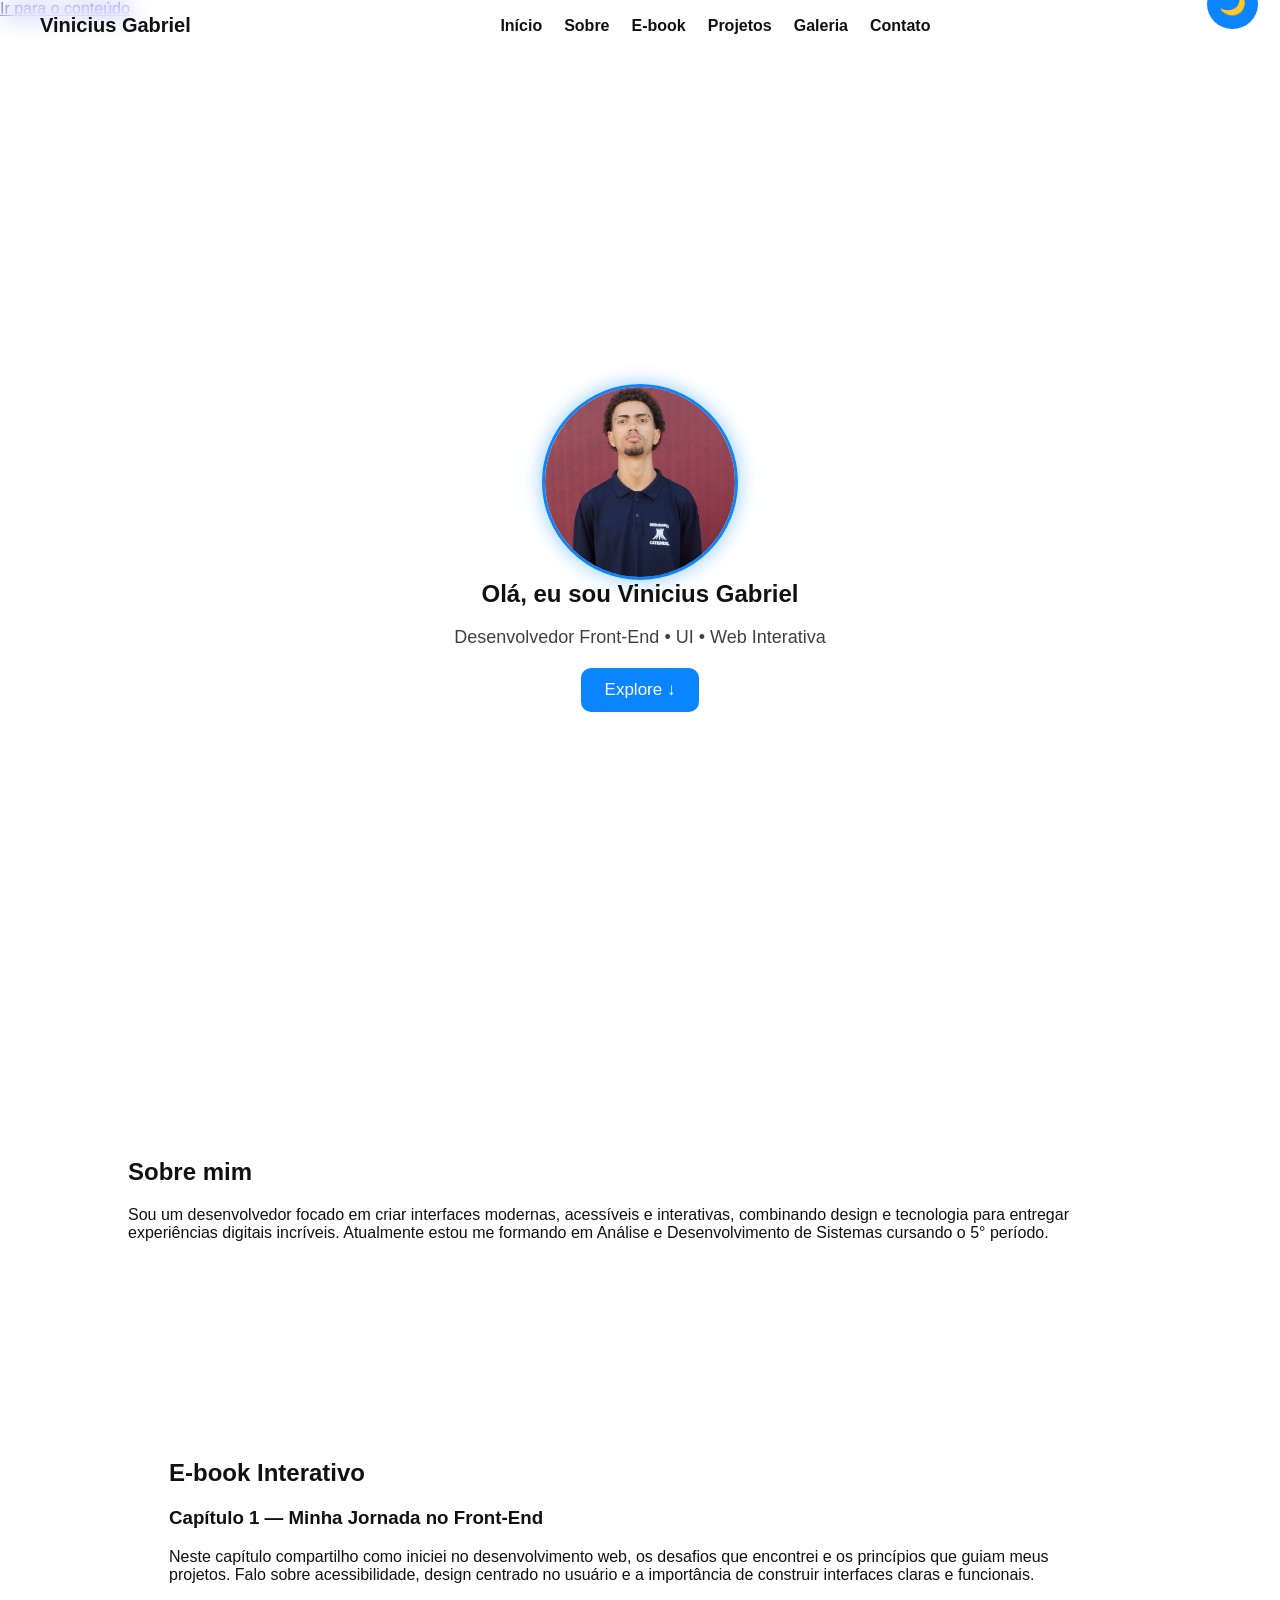
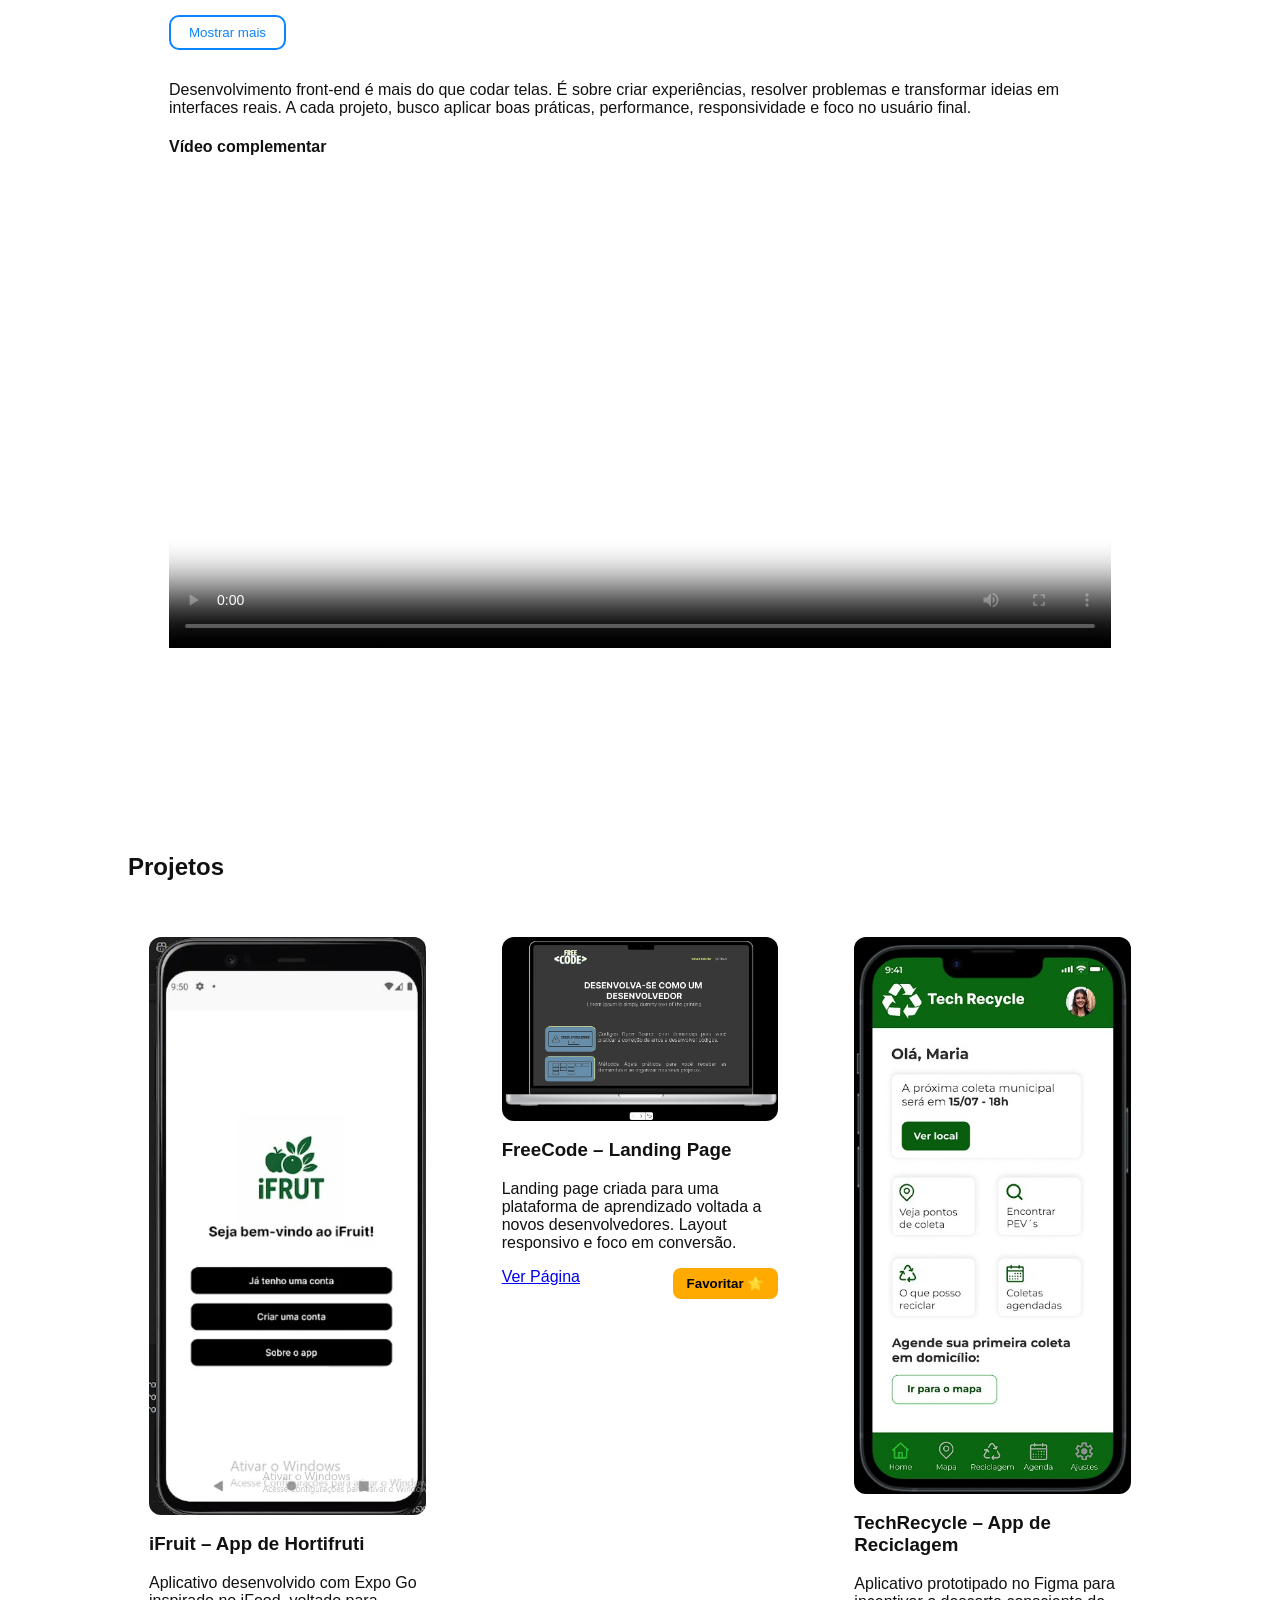
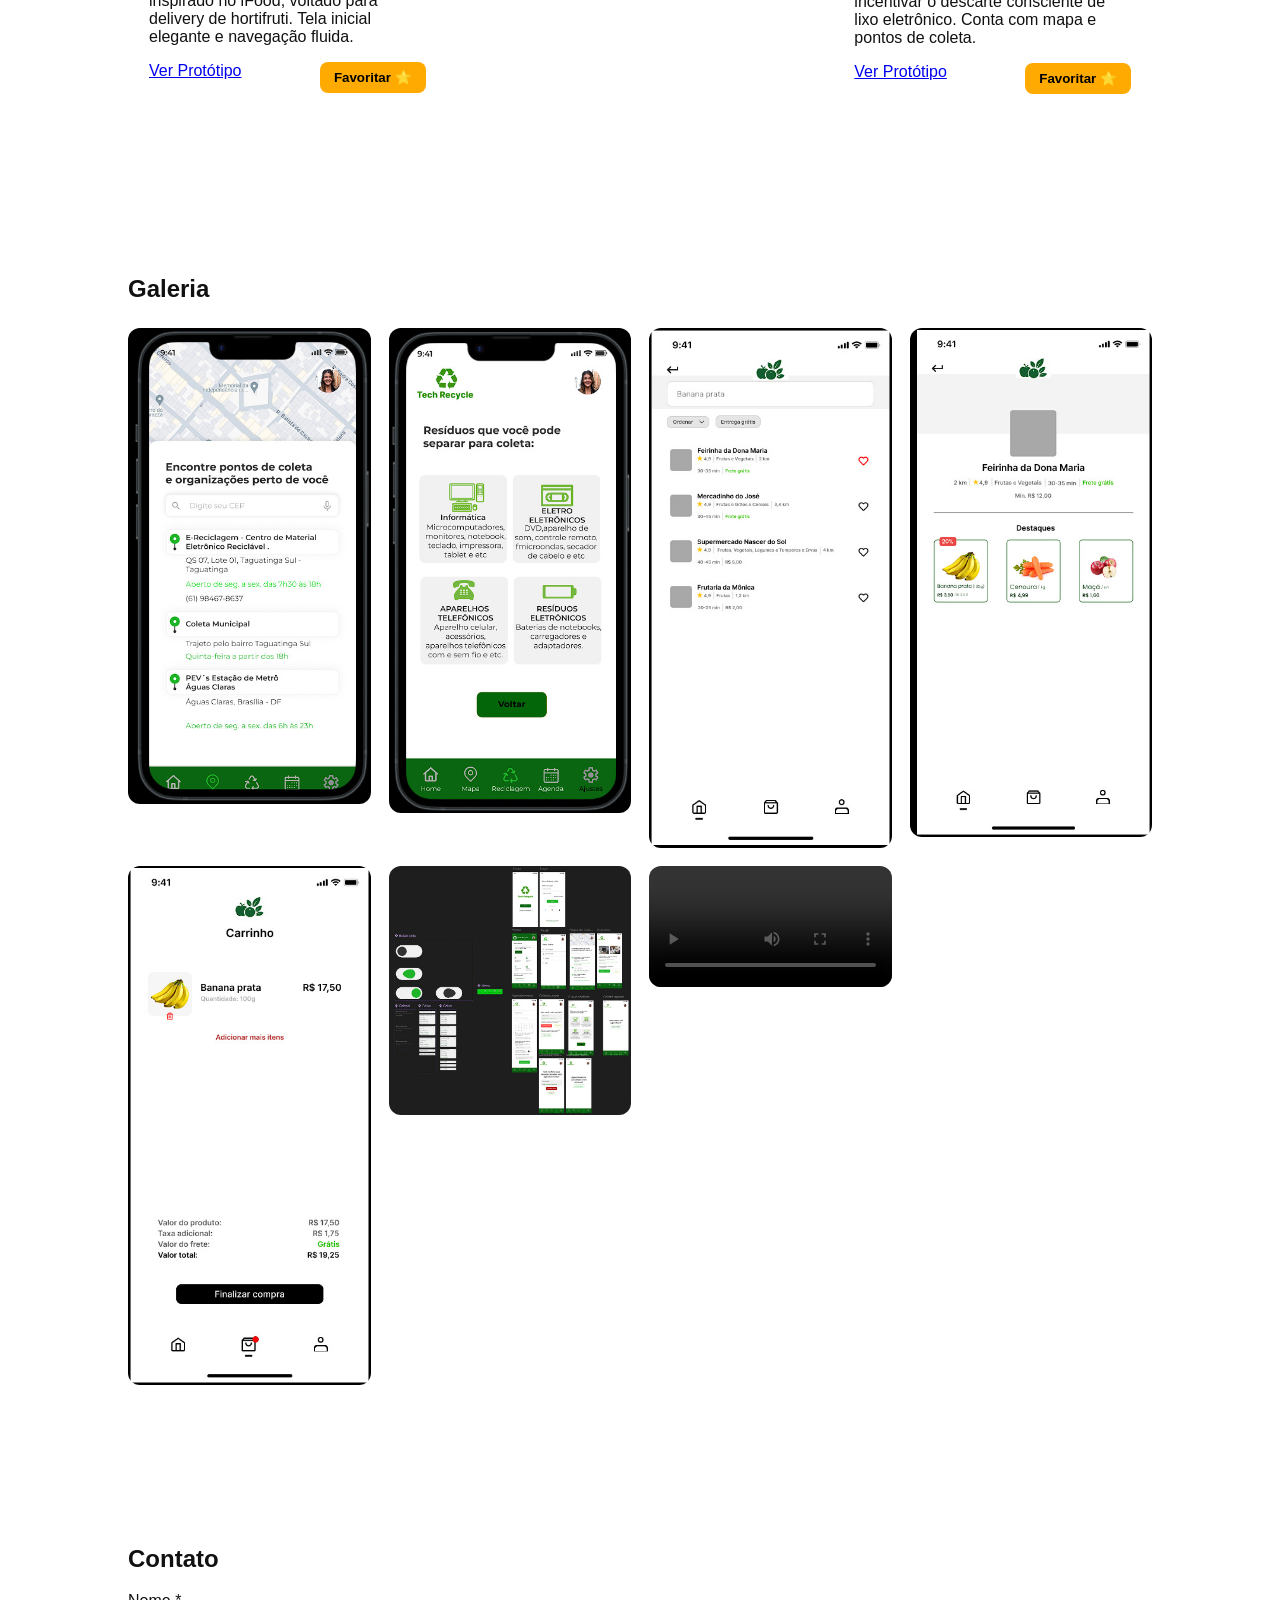
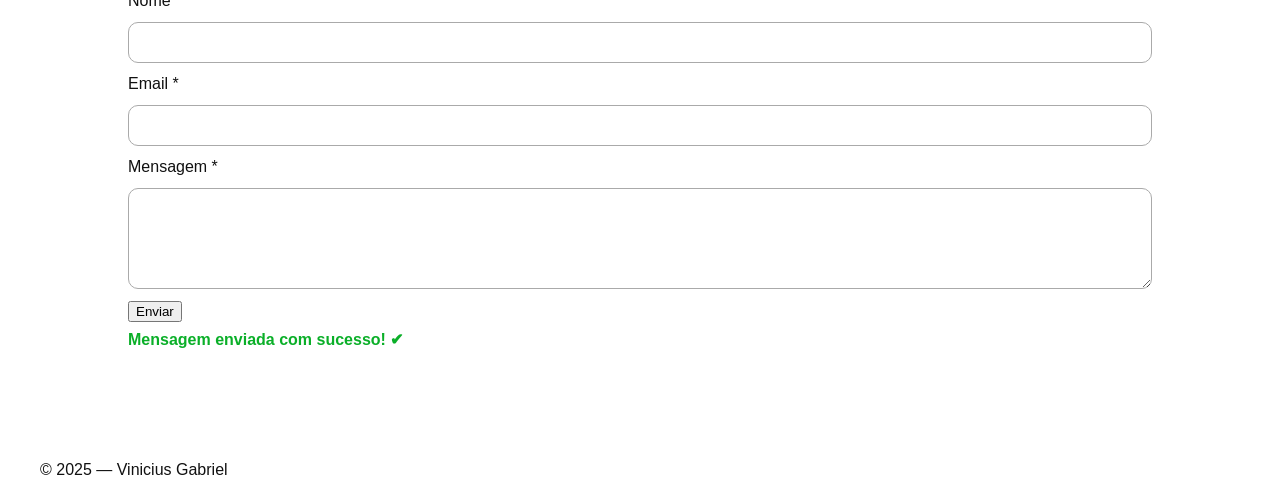
==== commit 5dd29255: "Add files via upload" ====
--- a/index.html
+++ b/index.html
@@ -9,9 +9,6 @@
 
     <!-- CSS -->
     <link rel="stylesheet" href="style.css">
-
-    <!-- Prefetch (opcional) -->
-    <!-- <link rel="preload" href="img/perfil.jpg" as="image"> -->
 </head>
 <body>
 
@@ -24,14 +21,14 @@
             <a class="logo" href="#home" aria-label="Ir para início">Vinicius Gabriel</a>
 
             <nav class="nav" role="navigation" aria-label="Menu principal">
-                <button id="navToggle" class="nav-toggle" aria-label="Abrir menu" aria-expanded="false">☰</button>
-                <ul class="nav-list" id="navList">
-                    <li><a href="#home">Início</a></li>
-                    <li><a href="#sobre">Sobre</a></li>
-                    <li><a href="#ebook">E-book</a></li>
-                    <li><a href="#projetos">Projetos</a></li>
-                    <li><a href="#galeria">Galeria</a></li>
-                    <li><a href="#contato">Contato</a></li>
+                <button id="navToggle" class="nav-toggle" aria-label="Abrir menu" aria-expanded="false" aria-controls="navList">☰</button>
+                <ul class="nav-list" id="navList" role="menu">
+                    <li role="none"><a role="menuitem" href="#home">Início</a></li>
+                    <li role="none"><a role="menuitem" href="#sobre">Sobre</a></li>
+                    <li role="none"><a role="menuitem" href="#ebook">E-book</a></li>
+                    <li role="none"><a role="menuitem" href="#projetos">Projetos</a></li>
+                    <li role="none"><a role="menuitem" href="#galeria">Galeria</a></li>
+                    <li role="none"><a role="menuitem" href="#contato">Contato</a></li>
                 </ul>
             </nav>
 
@@ -41,12 +38,15 @@
         </div>
     </header>
 
+    <!-- Overlay do menu (usado em mobile) -->
+    <div id="navOverlay" class="nav-overlay" hidden></div>
+
     <main id="main" tabindex="-1">
 
         <!-- Landing -->
         <section id="home" class="landing section" data-section>
-            <div class="landing-inner">
-                <img src="img/perfil.jpg" class="profile-photo" alt="Foto de Vinícius Gabriel">
+            <div class="landing-inner container">
+                <img src="img/perfil.jpg" loading="lazy" class="profile-photo" alt="Foto de Vinícius Gabriel">
                 <div class="landing-text">
                     <h1>Olá, eu sou <span>Vinicius Gabriel</span></h1>
                     <p class="lead">Desenvolvedor Front-End • UI • Web Interativa</p>
@@ -88,9 +88,10 @@
 
                     <h4>Vídeo complementar</h4>
                     <div class="video-wrap">
-                        <video controls width="100%" preload="metadata">
+                        <!-- poster opcional, e fallback link para a página caso o vídeo falte -->
+                        <video controls width="100%" preload="metadata" poster="img/freecode-poster.jpg">
                             <source src="videos/freecode-demo.mp4" type="video/mp4">
-                            Seu navegador não suporta vídeo.
+                            Seu navegador não suporta vídeo. <a href="https://free-code-pi.vercel.app/" target="_blank" rel="noopener">Ver a página FreeCode</a>
                         </video>
                     </div>
                 </article>
@@ -101,12 +102,11 @@
         <section id="projetos" class="projetos section" data-section>
             <div class="container">
                 <h2>Projetos</h2>
-
                 <div class="projetos-grid">
 
                     <!-- Projeto 1 – iFruit -->
                     <article class="projeto-card">
-                        <img src="img/projetos/ifruit.jpg" alt="Tela inicial do aplicativo iFruit" class="projeto-img">
+                        <img src="img/projetos/ifruit.jpg" loading="lazy" alt="Tela inicial do aplicativo iFruit" class="projeto-img">
                         <div class="projeto-body">
                             <h3>iFruit – App de Hortifruti</h3>
                             <p>Aplicativo desenvolvido com Expo Go inspirado no iFood, voltado para delivery de hortifruti. Tela inicial elegante e navegação fluida.</p>
@@ -120,7 +120,7 @@
 
                     <!-- Projeto 2 – FreeCode -->
                     <article class="projeto-card">
-                        <img src="img/projetos/freecode.jpg" alt="Landing Page do projeto FreeCode" class="projeto-img">
+                        <img src="img/projetos/freecode.jpg" loading="lazy" alt="Landing Page do projeto FreeCode" class="projeto-img">
                         <div class="projeto-body">
                             <h3>FreeCode – Landing Page</h3>
                             <p>Landing page criada para uma plataforma de aprendizado voltada a novos desenvolvedores. Layout responsivo e foco em conversão.</p>
@@ -133,7 +133,7 @@
 
                     <!-- Projeto 3 – TechRecycle -->
                     <article class="projeto-card">
-                        <img src="img/projetos/techrecycle.jpg" alt="Tela do aplicativo TechRecycle" class="projeto-img">
+                        <img src="img/projetos/techrecycle.jpg" loading="lazy" alt="Tela do aplicativo TechRecycle" class="projeto-img">
                         <div class="projeto-body">
                             <h3>TechRecycle – App de Reciclagem</h3>
                             <p>Aplicativo prototipado no Figma para incentivar o descarte consciente de lixo eletrônico. Conta com mapa e pontos de coleta.</p>
@@ -155,15 +155,15 @@
                 <h2>Galeria</h2>
 
                 <div class="galeria-grid">
-                    <img src="img/galeria/techrecycle1.jpg" alt="Tela inicial do TechRecycle" class="galeria-item">
-                    <img src="img/galeria/techrecycle2.jpg" alt="Tela de funcionalidades do TechRecycle" class="galeria-item">
-                    <img src="img/galeria/ifruit1.jpg" alt="Tela inicial do iFruit" class="galeria-item">
-                    <img src="img/galeria/ifruit2.jpg" alt="Tela de login do iFruit" class="galeria-item">
-                    <img src="img/galeria/ifruit3.jpg" alt="Tela de opções do iFruit" class="galeria-item">
-                    <img src="img/galeria/techrecycle-figma-overview.jpg" alt="Visão geral das telas do TechRecycle no Figma" class="galeria-item">
-                    <video class="galeria-video" controls>
+                    <img src="img/galeria/techrecycle1.jpg" loading="lazy" alt="Tela inicial do TechRecycle" class="galeria-item" tabindex="0" role="button">
+                    <img src="img/galeria/techrecycle2.jpg" loading="lazy" alt="Tela de funcionalidades do TechRecycle" class="galeria-item" tabindex="0" role="button">
+                    <img src="img/galeria/ifruit1.jpg" loading="lazy" alt="Tela inicial do iFruit" class="galeria-item" tabindex="0" role="button">
+                    <img src="img/galeria/ifruit2.jpg" loading="lazy" alt="Tela de login do iFruit" class="galeria-item" tabindex="0" role="button">
+                    <img src="img/galeria/ifruit3.jpg" loading="lazy" alt="Tela de opções do iFruit" class="galeria-item" tabindex="0" role="button">
+                    <img src="img/galeria/techrecycle-figma-overview.jpg" loading="lazy" alt="Visão geral das telas do TechRecycle no Figma" class="galeria-item" tabindex="0" role="button">
+                    <video class="galeria-video" controls preload="metadata" aria-label="Vídeo demonstrativo FreeCode">
                         <source src="videos/freecode-demo.mp4" type="video/mp4">
-                        Seu navegador não suporta vídeo.
+                        Seu navegador não suporta vídeo. <a href="https://free-code-pi.vercel.app/" target="_blank" rel="noopener">Ver a página FreeCode</a>
                     </video>
                 </div>
             </div>
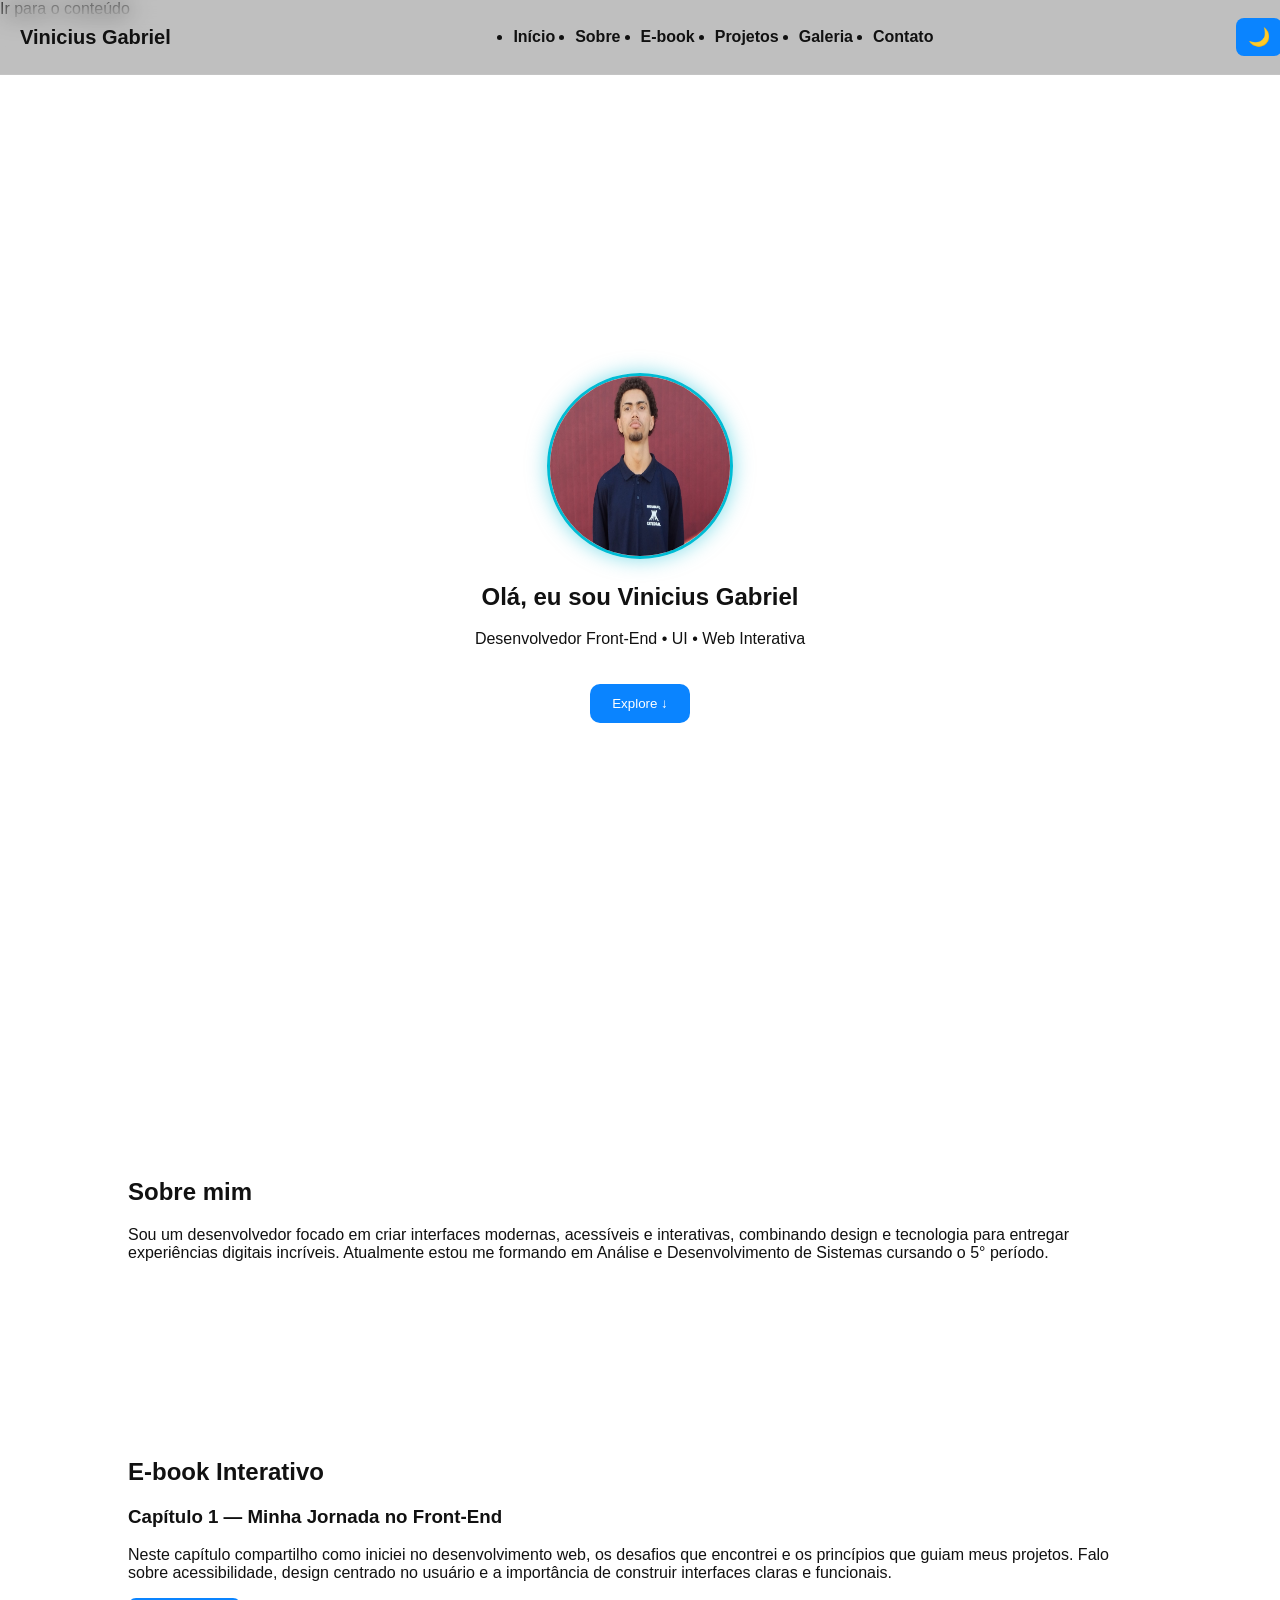
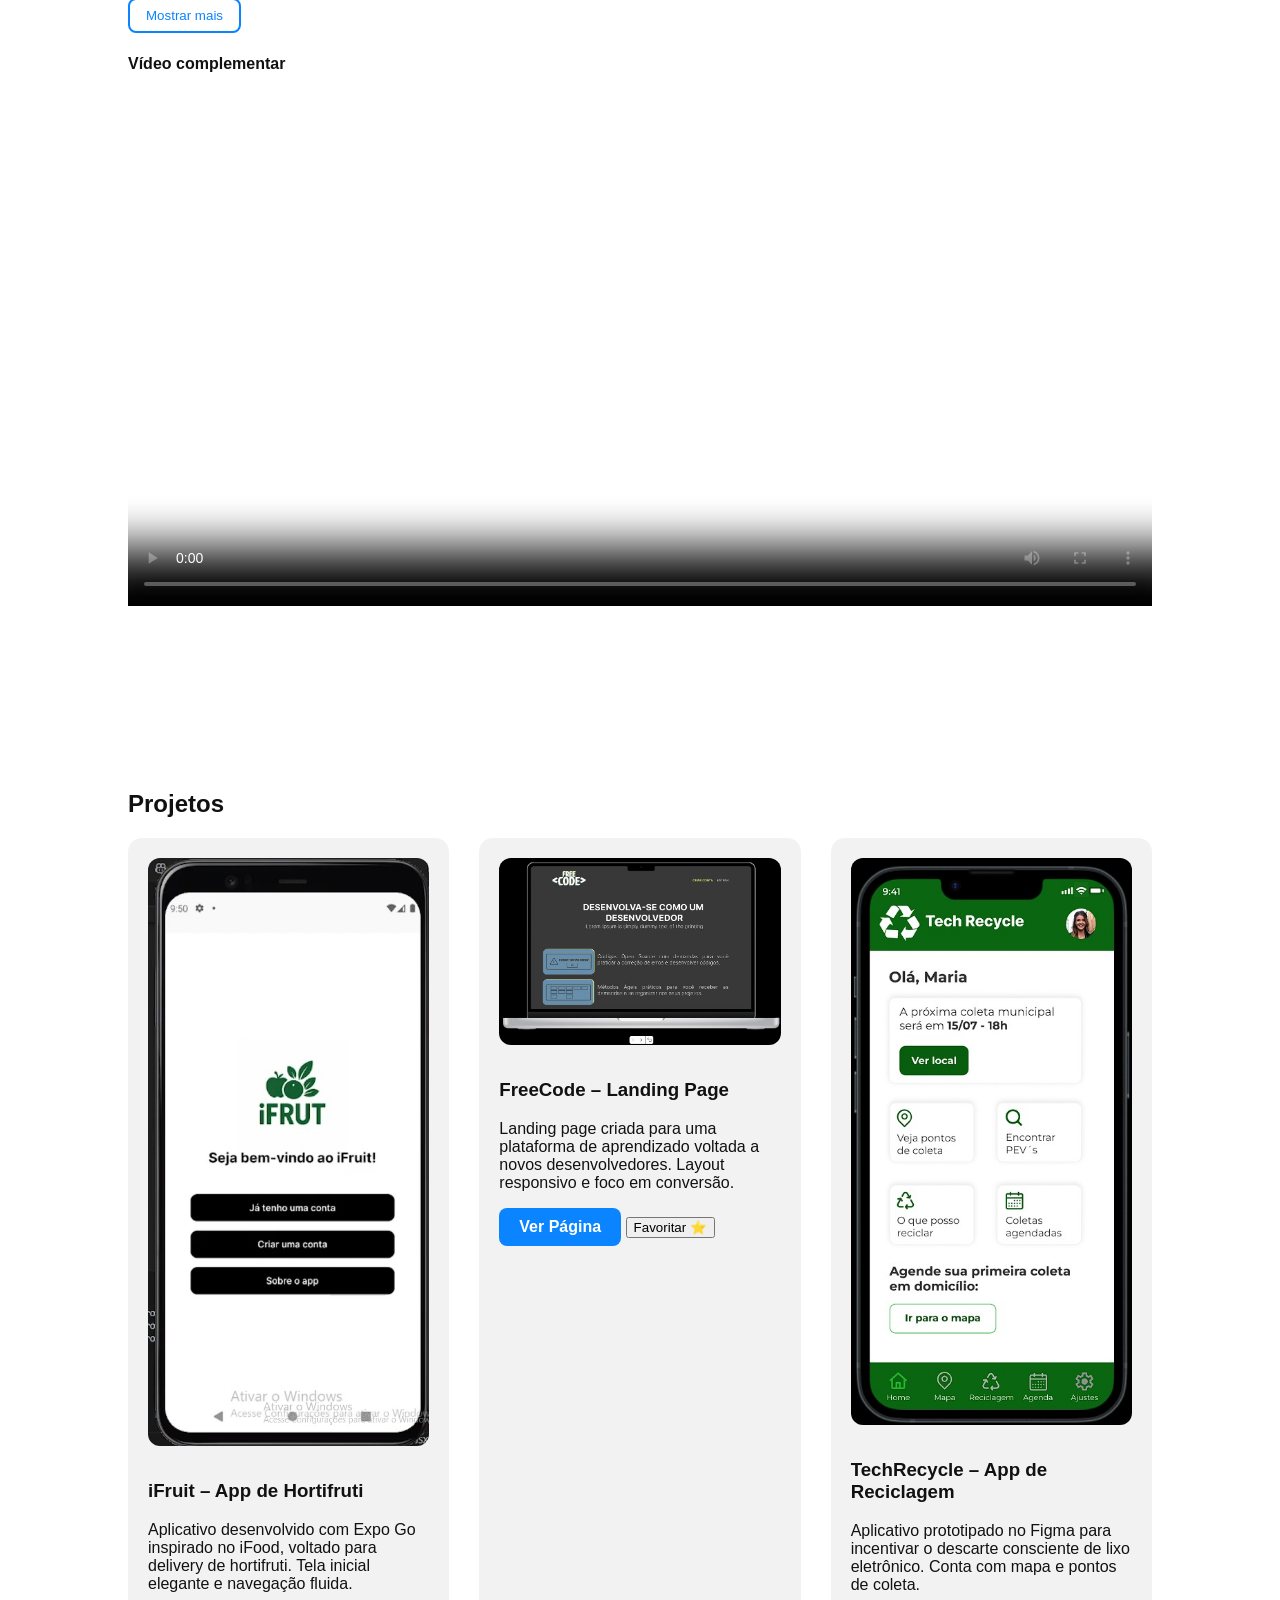
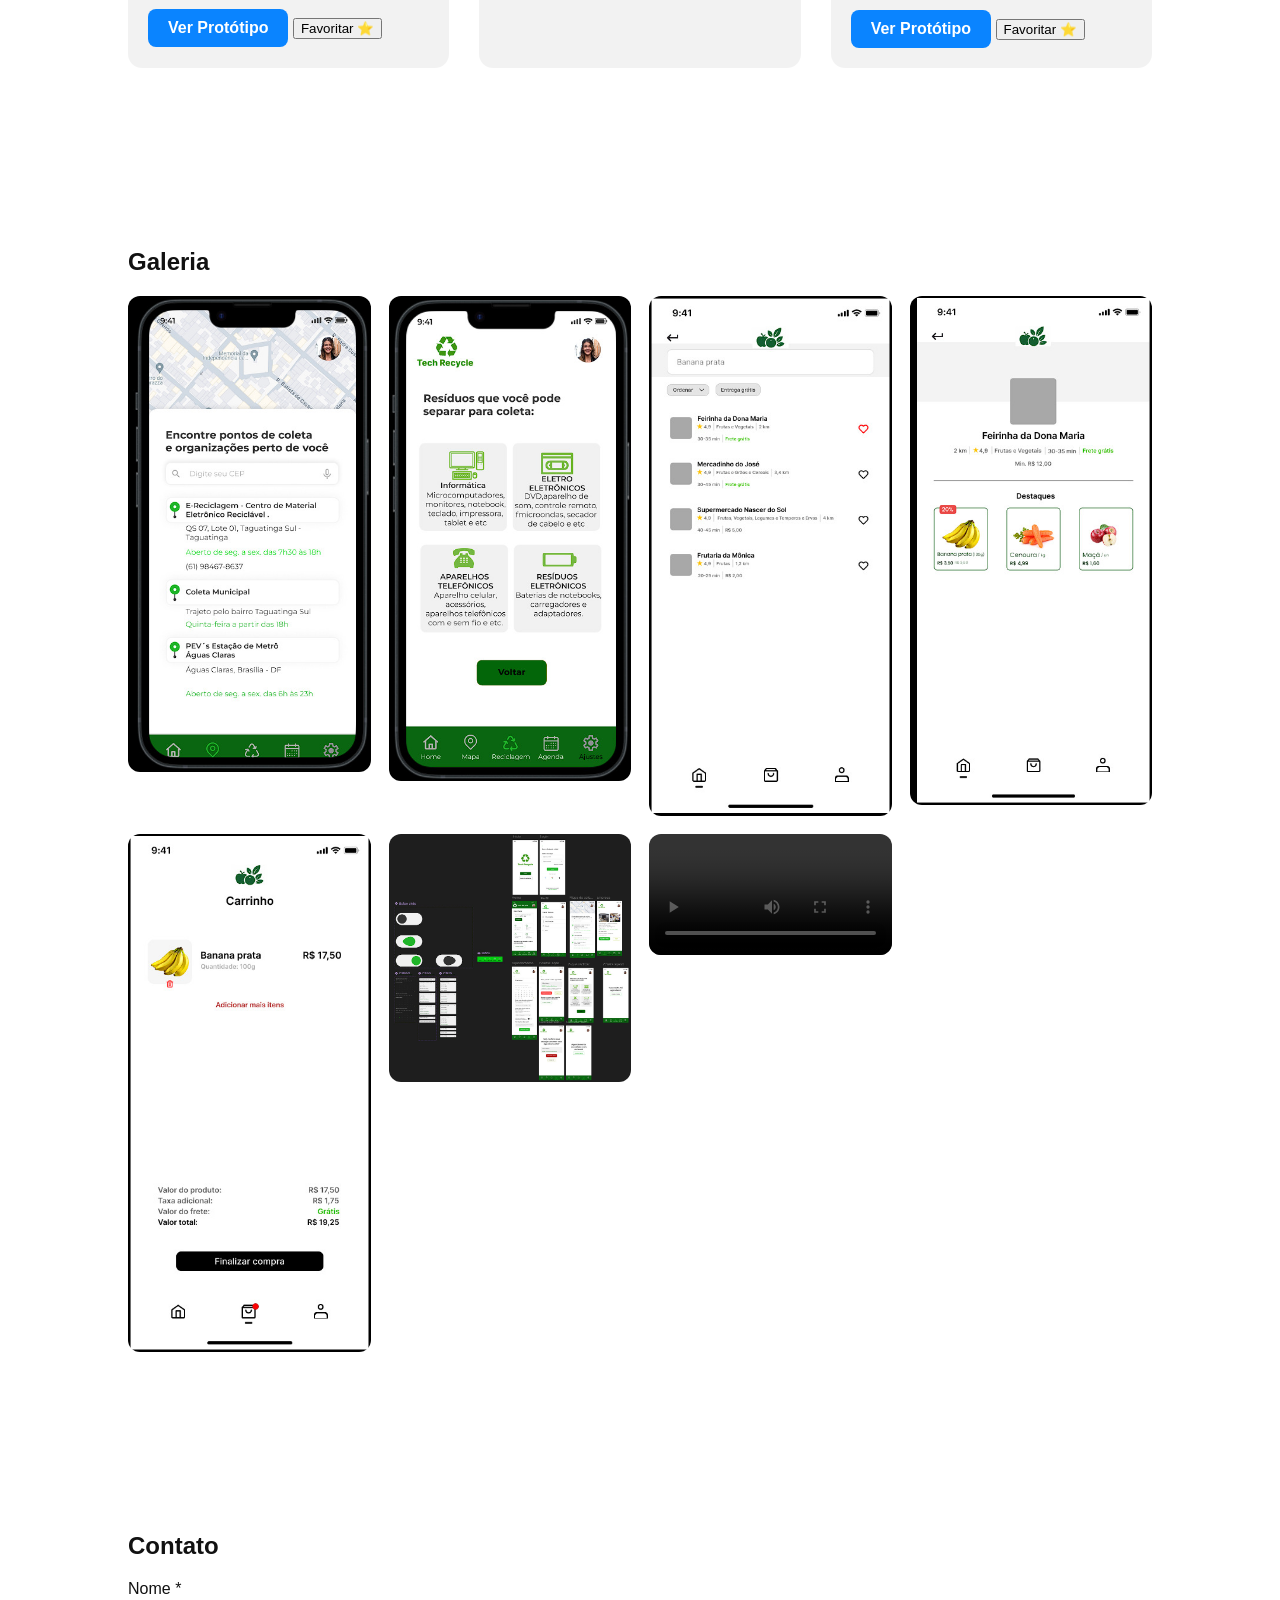
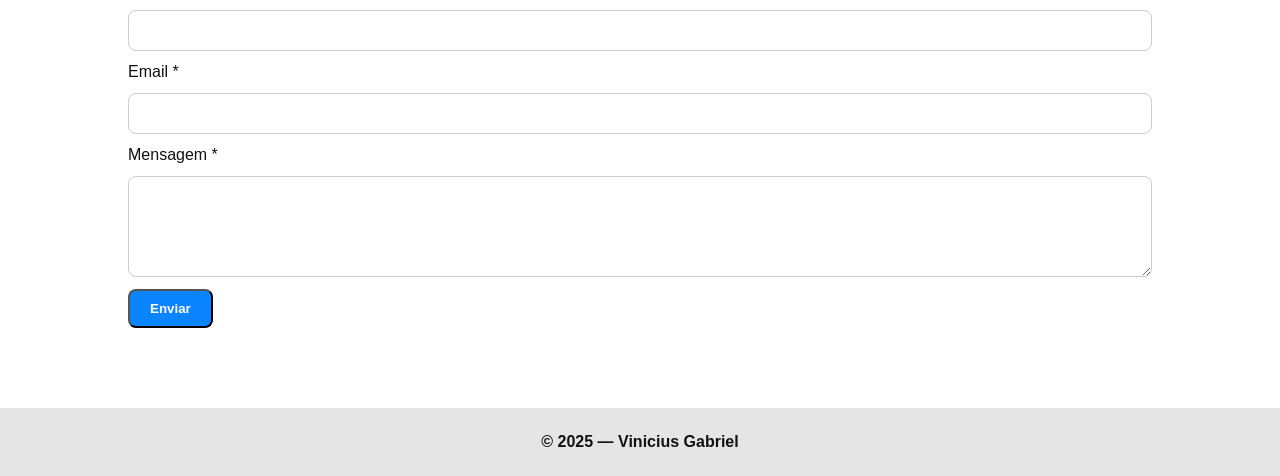
==== commit 74311ab9: "Add files via upload" ====
--- a/index.html
+++ b/index.html
@@ -90,7 +90,7 @@
                     <div class="video-wrap">
                         <!-- poster opcional, e fallback link para a página caso o vídeo falte -->
                         <video controls width="100%" preload="metadata" poster="img/freecode-poster.jpg">
-                            <source src="videos/freecode-demo.mp4" type="video/mp4">
+                            <source src="video.mp4" type="video/mp4">
                             Seu navegador não suporta vídeo. <a href="https://free-code-pi.vercel.app/" target="_blank" rel="noopener">Ver a página FreeCode</a>
                         </video>
                     </div>
--- a/style.css
+++ b/style.css
@@ -1,210 +1,220 @@
-/* =========================================================
+/* ==========================
    VARIÁVEIS DE TEMA
-========================================================= */
+========================== */
 :root {
     --bg: #ffffff;
     --text: #111;
     --primary: #0a84ff;
-    --card-bg: rgba(255,255,255,0.12);
-    --glass-bg: rgba(255,255,255,0.35);
-    --glass-border: rgba(255,255,255,0.18);
+    --glass-bg: rgba(255,255,255,0.12);
 }
 
 .dark {
     --bg: #121212;
     --text: #f5f5f5;
-    --card-bg: rgba(0,0,0,0.35);
-    --glass-bg: rgba(0,0,0,0.30);
-    --glass-border: rgba(255,255,255,0.10);
-}
-
-/* =========================================================
-   RESET + GLOBAL
-========================================================= */
+    --glass-bg: rgba(0,0,0,0.35);
+}
+
+/* ==========================
+   BASE / RESET
+========================== */
 body {
     margin: 0;
-    font-family: "Inter", Arial, Helvetica, sans-serif;
+    font-family: Arial, Helvetica, sans-serif;
     background: var(--bg);
     color: var(--text);
     scroll-behavior: smooth;
 }
 
-section {
-    padding: 80px 10%;
-}
-
-img, video {
-    max-width: 100%;
-}
-
-.container {
-    max-width: 1200px;
-    margin: auto;
-}
-
-h1, h2, h3 {
-    margin-top: 0;
-}
-
-/* =========================================================
-   HEADER – Glass + responsivo + menu mobile
-========================================================= */
+.hidden {
+    display: none !important;
+}
+
+a {
+    text-decoration: none;
+    color: inherit;
+}
+
+/* ==========================
+   HEADER / NAVBAR
+========================== */
 .header {
     position: fixed;
     top: 0;
     width: 100%;
     backdrop-filter: blur(12px);
-    background: var(--glass-bg);
-    border-bottom: 1px solid var(--glass-border);
-    z-index: 999;
+    background: rgba(0,0,0,0.25);
+    padding: 12px 20px;
+    z-index: 1000;
+    border-bottom: 1px solid rgba(255,255,255,0.08);
 }
 
 .header-inner {
-    max-width: 1200px;
-    margin: auto;
     display: flex;
     align-items: center;
     justify-content: space-between;
-    padding: 14px 22px;
 }
 
 .logo {
-    font-weight: 700;
     font-size: 20px;
-    color: var(--text);
-    text-decoration: none;
-}
-
-/* NAV DESKTOP */
+    font-weight: bold;
+    color: var(--text);
+}
+
+.nav {
+    display: flex;
+    align-items: center;
+}
+
 .nav-list {
-    list-style: none;
-    display: flex;
-    gap: 22px;
-    margin: 0;
-    padding: 0;
+    display: flex;
+    gap: 20px;
 }
 
 .nav-list a {
     color: var(--text);
-    text-decoration: none;
-    font-weight: 600;
-    transition: 0.2s;
-}
-
-.nav-list a:hover {
-    color: var(--primary);
-}
-
-/* NAV MOBILE */
+    font-weight: bold;
+}
+
+.header-actions {
+    display: flex;
+    align-items: center;
+}
+
+/* Botão de modo claro/escuro */
+.theme-toggle {
+    padding: 8px 12px;
+    border: none;
+    background: var(--primary);
+    color: white;
+    border-radius: 8px;
+    font-size: 18px;
+    cursor: pointer;
+    transition: .2s ease;
+    margin-right: 18px; /* EMPURRA PARA A ESQUERDA */
+}
+
+
+.theme-toggle:hover {
+    transform: scale(1.05);
+}
+
+/* Botão hamburguer */
 .nav-toggle {
     display: none;
-    font-size: 26px;
     background: none;
     border: none;
-    color: var(--text);
-    cursor: pointer;
-}
-
+    font-size: 28px;
+    cursor: pointer;
+    color: var(--text);
+}
+
+/* ==========================
+   MOBILE NAV
+========================== */
 @media (max-width: 820px) {
 
     .nav-list {
-        position: absolute;
-        top: 64px;
+        position: fixed;
+        top: 0;
+        right: -100%; /* CORREÇÃO IMPORTANTE */
+        width: 70%;
+        height: 100vh;
+        flex-direction: column;
+        background: var(--glass-bg);
+        backdrop-filter: blur(14px);
+        padding: 40px 20px;
+        transition: .3s ease-in-out;
+        z-index: 1500;
+        gap: 30px;
+    }
+
+    .nav-list.open {
         right: 0;
-        width: 60%;
-        height: 100vh;
-        background: var(--glass-bg);
-        backdrop-filter: blur(18px);
-        border-left: 1px solid var(--glass-border);
-        flex-direction: column;
-        align-items: start;
-        padding: 40px 30px;
-        transform: translateX(100%);
-        transition: 0.35s ease;
-    }
-
-    .nav-list.open {
-        transform: translateX(0);
     }
 
     .nav-toggle {
         display: block;
     }
-}
-
-/* =========================================================
+
+    .header-actions {
+        margin-left: 10px;
+    }
+}
+
+/* ==========================
    LANDING
-========================================================= */
+========================== */
 .landing {
-    height: 100vh;
-    display: flex;
+    min-height: 100vh;
+    display: flex;
+    align-items: center;
     justify-content: center;
     text-align: center;
-    align-items: center;
-}
-
-.landing-inner {
-    display: flex;
-    flex-direction: column;
-    align-items: center;
-}
-
-.lead {
-    margin: 8px 0 20px;
-    font-size: 18px;
+    padding-top: 80px;
+}
+
+.profile-photo {
+    width: 180px;
+    height: 180px;
+    border-radius: 50%;
+    border: 3px solid #00bcd4;
+    box-shadow: 0 0 20px rgba(0,188,212,0.5);
+    transition: .3s ease;
+}
+
+.profile-photo:hover {
+    transform: scale(1.08);
+    box-shadow: 0 0 30px rgba(0,188,212,0.8);
+}
+
+.cta {
+    background: var(--primary);
+    border: none;
+    color: #fff;
+    padding: 12px 22px;
+    border-radius: 10px;
+    cursor: pointer;
+    margin-top: 20px;
+}
+
+/* ==========================
+   SEÇÕES
+========================== */
+.section {
+    padding: 80px 10%;
+    opacity: 0;
+    transform: translateY(40px);
+    transition: .6s ease;
+}
+
+.section.visible {
+    opacity: 1;
+    transform: translateY(0);
+}
+
+/* ==========================
+   BOTÕES
+========================== */
+.btn {
+    display: inline-block;
+    padding: 10px 20px;
+    background: var(--primary) !important;
+    color: #fff !important;
+    border-radius: 8px;
+    font-weight: bold;
+    transition: 0.2s;
+}
+
+.btn:hover {
     opacity: 0.8;
 }
 
-.cta {
-    padding: 12px 24px;
-    border-radius: 10px;
-    background: var(--primary);
-    color: #fff;
-    border: none;
-    font-size: 17px;
-    cursor: pointer;
-    transition: 0.2s;
-}
-
-.cta:hover {
-    opacity: 0.85;
-}
-
-/* FOTO DE PERFIL */
-.profile-photo {
-    width: 190px;
-    height: 190px;
-    border-radius: 50%;
-    border: 3px solid var(--primary);
-    box-shadow: 0 0 20px rgba(0,140,255,0.45);
-    transition: transform .35s ease, box-shadow .35s ease;
-    object-fit: cover;
-}
-
-.profile-photo:hover {
-    transform: scale(1.10);
-    box-shadow: 0 0 35px rgba(0,140,255,0.75);
-}
-
-/* =========================================================
-   EBOOK
-========================================================= */
-.ebook-box {
-    background: var(--glass-bg);
-    border-radius: 16px;
-    padding: 40px;
-    border: 1px solid var(--glass-border);
-    backdrop-filter: blur(10px);
-}
-
 .btn-outline {
+    padding: 8px 16px;
+    border: 2px solid var(--primary);
+    border-radius: 8px;
     background: transparent;
-    border: 2px solid var(--primary);
-    padding: 8px 18px;
     color: var(--primary);
-    border-radius: 10px;
-    cursor: pointer;
-    margin: 15px 0;
 }
 
 .btn-outline:hover {
@@ -212,112 +222,88 @@
     color: white;
 }
 
-/* =========================================================
-   PROJETOS – Cards modernizados
-========================================================= */
+/* ==========================
+   PROJETOS
+========================== */
 .projetos-grid {
     display: grid;
-    grid-template-columns: repeat(auto-fit, minmax(290px, 1fr));
-    gap: 34px;
-    margin-top: 35px;
+    grid-template-columns: repeat(auto-fit, minmax(280px, 1fr));
+    gap: 30px;
 }
 
 .projeto-card {
-    background: var(--card-bg);
-    border: 1px solid var(--glass-border);
+    background: rgba(0,0,0,0.05);
+    padding: 20px;
     border-radius: 14px;
-    backdrop-filter: blur(8px);
-    padding: 20px;
-    transition: 0.25s ease;
+    backdrop-filter: blur(6px);
+    transition: .3s ease;
 }
 
 .projeto-card:hover {
     transform: translateY(-6px);
-    box-shadow: 0 10px 28px rgba(0,0,0,0.25);
+    box-shadow: 0 12px 28px rgba(0,0,0,0.2);
 }
 
 .projeto-img {
+    width: 100%;
     border-radius: 12px;
-    margin-bottom: 14px;
-}
-
-.projeto-actions {
-    display: flex;
-    justify-content: space-between;
-    margin-top: 12px;
-}
-
-.fav-btn {
-    padding: 8px 14px;
-    border: none;
-    background: #ffaa00;
-    border-radius: 8px;
-    cursor: pointer;
-    font-weight: bold;
-}
-
-/* =========================================================
+    margin-bottom: 12px;
+}
+
+/* ==========================
    GALERIA
-========================================================= */
+========================== */
 .galeria-grid {
     display: grid;
-    grid-template-columns: repeat(auto-fit, minmax(240px, 1fr));
+    grid-template-columns: repeat(auto-fit, minmax(240px,1fr));
     gap: 18px;
-    margin-top: 25px;
 }
 
 .galeria-item,
 .galeria-video {
+    width: 100%;
     border-radius: 12px;
-    transition: transform .25s ease, box-shadow .25s ease;
+    transition: .25s ease;
     cursor: pointer;
 }
 
 .galeria-item:hover,
 .galeria-video:hover {
-    transform: scale(1.04);
-    box-shadow: 0 8px 20px rgba(0,0,0,0.2);
-}
-
-/* =========================================================
-   MODAL
-========================================================= */
+    transform: scale(1.05);
+    box-shadow: 0 8px 22px rgba(0,0,0,0.25);
+}
+
+/* Modal corrigido */
 .modal-galeria {
-    display: none;
+    display: none; /* CORREÇÃO IMPORTANTE */
     position: fixed;
-    z-index: 9999;
     inset: 0;
-    background: rgba(0,0,0,0.85);
-    text-align: center;
-    padding-top: 60px;
+    background: rgba(0,0,0,.85);
+    justify-content: center;
+    align-items: center;
+    z-index: 1600;
 }
 
 .modal-content {
-    width: 80%;
-    max-width: 850px;
-    border-radius: 14px;
+    max-width: 80%;
+    max-height: 80%;
+    border-radius: 12px;
     animation: zoom .3s ease;
 }
 
 .close-modal {
     position: absolute;
     top: 25px;
-    right: 35px;
+    right: 40px;
+    font-size: 40px;
     color: white;
-    font-size: 40px;
-    font-weight: bold;
-    cursor: pointer;
-}
-
-@keyframes zoom {
-    from { transform: scale(0.6); opacity: 0; }
-    to { transform: scale(1); opacity: 1; }
-}
-
-/* =========================================================
-   CONTATO
-========================================================= */
-form {
+    cursor: pointer;
+}
+
+/* ==========================
+   FORMULÁRIO
+========================== */
+.form {
     display: flex;
     flex-direction: column;
     gap: 12px;
@@ -325,69 +311,69 @@
 
 input, textarea {
     padding: 12px;
-    border-radius: 10px;
-    border: 1px solid #aaa;
-    background: var(--bg);
-    color: var(--text);
+    border-radius: 8px;
+    border: 1px solid #ccc;
 }
 
 .msg-success {
-    margin-top: 8px;
-    color: rgb(10, 175, 40);
-    font-weight: bold;
-}
-
-/* =========================================================
-   BOTÃO DE TEMA
-========================================================= */
-.theme-toggle {
-    position: fixed;
-    bottom: 22px;
-    right: 22px;
-    background: var(--primary);
-    color: #fff;
-    border-radius: 50%;
-    padding: 12px;
-    font-size: 22px;
-    border: none;
-    cursor: pointer;
-    transition: 0.2s;
-    z-index: 9999;
-}
-
-.theme-toggle:hover {
-    transform: scale(1.1);
-}
-
-/* =========================================================
-   ANIMAÇÃO DAS SEÇÕES
-========================================================= */
-.section {
-    opacity: 0;
-    transform: translateY(45px);
-    transition: .7s ease;
-}
-
-.section.visible {
-    opacity: 1;
-    transform: translateY(0);
-}
-
-/* =========================================================
-   RESPONSIVIDADE
-========================================================= */
+    margin-top: 10px;
+    font-weight: bold;
+    color: green;
+}
+
+/* ==========================
+   RESPONSIVIDADE GLOBAL
+========================== */
+@media (max-width: 1024px) {
+    .section {
+        padding: 70px 6%;
+    }
+}
+
 @media (max-width: 768px) {
 
-    section {
+    .section {
         padding: 60px 20px;
     }
 
-    .landing {
-        padding-top: 100px;
+    .profile-photo {
+        width: 150px;
+        height: 150px;
     }
 
     .projetos-grid {
         grid-template-columns: 1fr;
     }
-
-}
+}
+
+@media (max-width: 450px) {
+
+    .logo {
+        font-size: 16px;
+    }
+
+    .theme-toggle {
+        font-size: 16px;
+        padding: 6px 10px;
+    }
+
+    .nav-list {
+        width: 80%;
+    }
+}
+
+/* ==========================
+   FOOTER
+========================== */
+.site-footer {
+    background: rgba(0,0,0,0.1);
+    padding: 25px 0;
+    text-align: center;
+    backdrop-filter: blur(6px);
+}
+
+.site-footer p {
+    margin: 0;
+    color: var(--text);
+    font-weight: bold;
+}
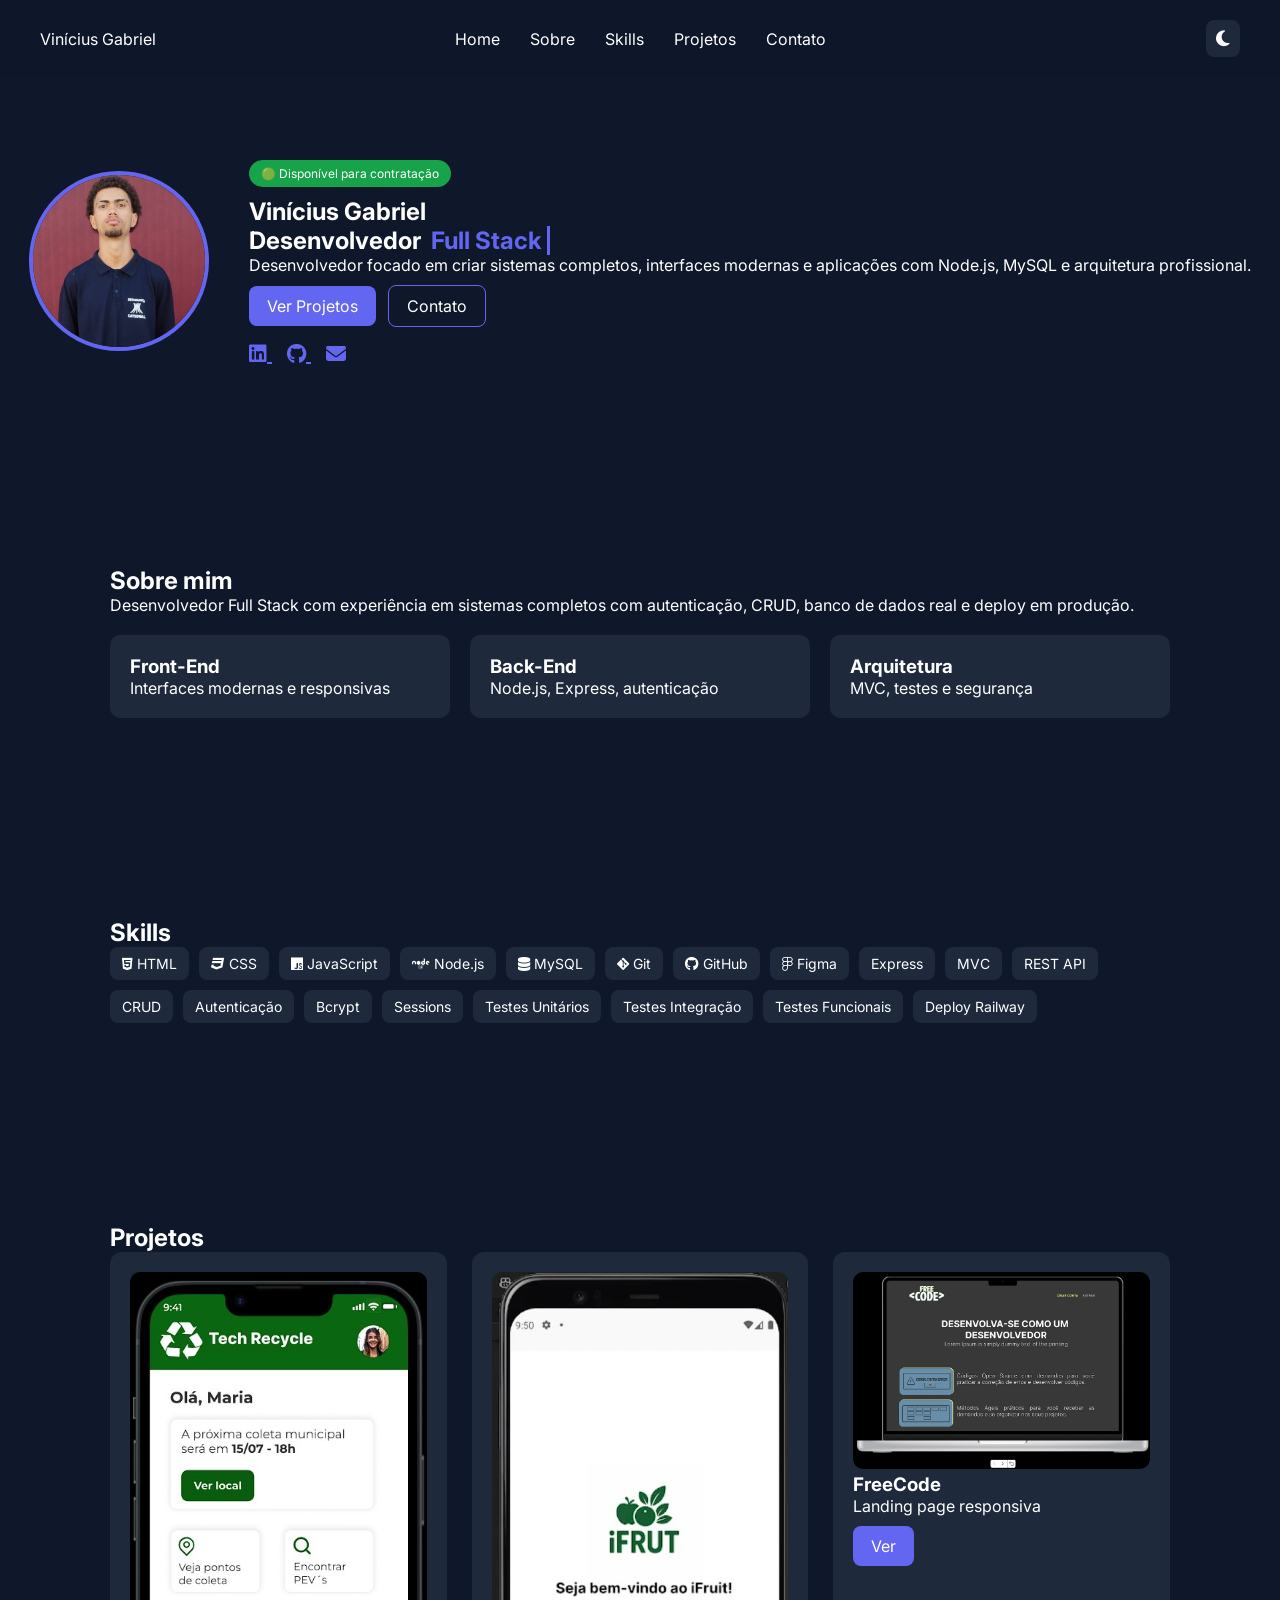
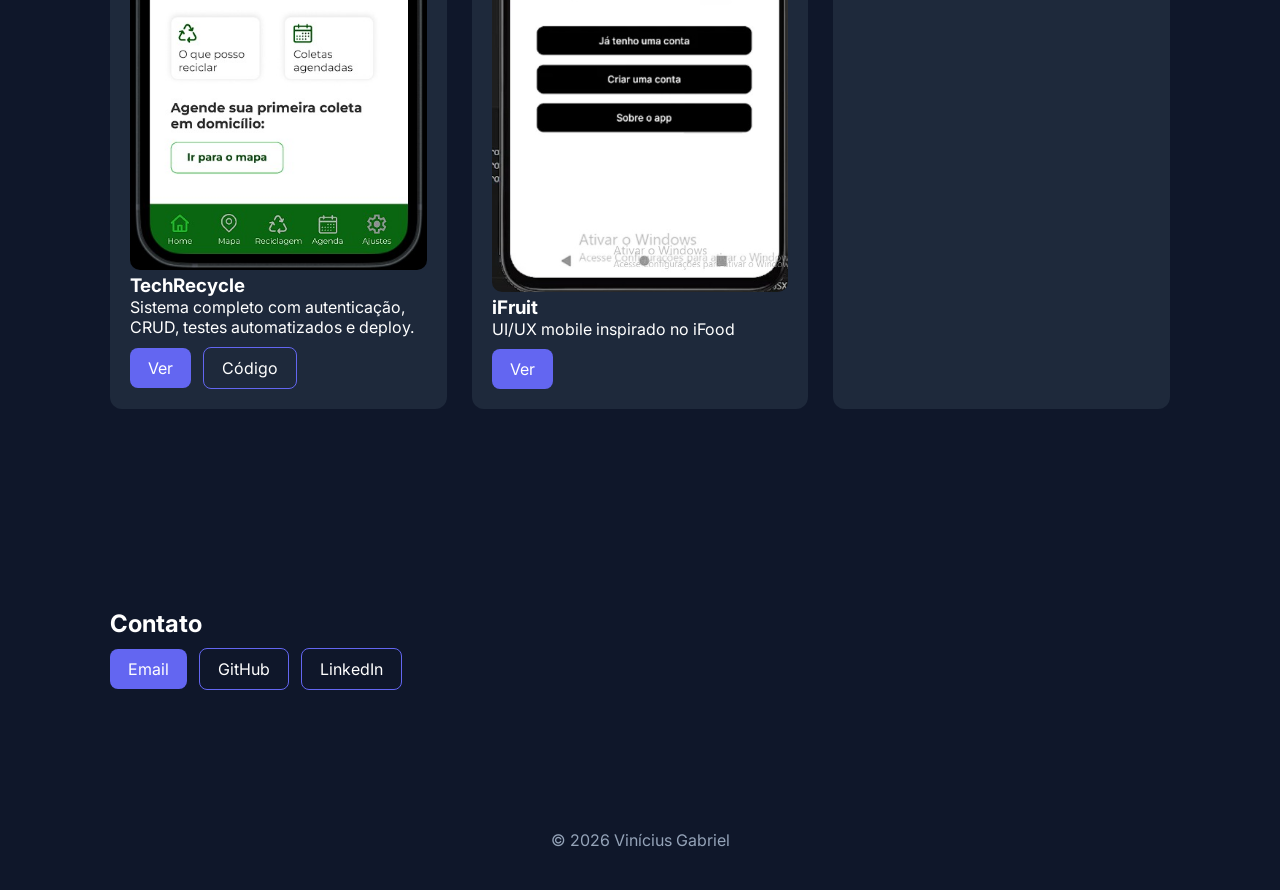
==== commit 33c08bcb: "Atualização portfólio" ====
--- a/index.html
+++ b/index.html
@@ -1,212 +1,242 @@
-<!DOCTYPE html>
-<html lang="pt-BR">
-<head>
-    <meta charset="utf-8" />
-    <meta name="viewport" content="width=device-width,initial-scale=1" />
-    <title>Portfólio – Vinicius Gabriel</title>
-    <meta name="description" content="Portfólio profissional com e-book multimídia, projetos, galeria e contato.">
-    <meta name="theme-color" content="#0a84ff">
-
-    <!-- CSS -->
-    <link rel="stylesheet" href="style.css">
-</head>
-<body>
-
-    <!-- Skip link para acessibilidade -->
-    <a class="skip-link" href="#main">Ir para o conteúdo</a>
-
-    <!-- Header / Navegação -->
-    <header class="header" role="banner">
-        <div class="header-inner">
-            <a class="logo" href="#home" aria-label="Ir para início">Vinicius Gabriel</a>
-
-            <nav class="nav" role="navigation" aria-label="Menu principal">
-                <button id="navToggle" class="nav-toggle" aria-label="Abrir menu" aria-expanded="false" aria-controls="navList">☰</button>
-                <ul class="nav-list" id="navList" role="menu">
-                    <li role="none"><a role="menuitem" href="#home">Início</a></li>
-                    <li role="none"><a role="menuitem" href="#sobre">Sobre</a></li>
-                    <li role="none"><a role="menuitem" href="#ebook">E-book</a></li>
-                    <li role="none"><a role="menuitem" href="#projetos">Projetos</a></li>
-                    <li role="none"><a role="menuitem" href="#galeria">Galeria</a></li>
-                    <li role="none"><a role="menuitem" href="#contato">Contato</a></li>
-                </ul>
-            </nav>
-
-            <div class="header-actions">
-                <button class="theme-toggle" aria-label="Alternar tema" id="themeToggle">🌙</button>
-            </div>
-        </div>
-    </header>
-
-    <!-- Overlay do menu (usado em mobile) -->
-    <div id="navOverlay" class="nav-overlay" hidden></div>
-
-    <main id="main" tabindex="-1">
-
-        <!-- Landing -->
-        <section id="home" class="landing section" data-section>
-            <div class="landing-inner container">
-                <img src="img/perfil.jpg" loading="lazy" class="profile-photo" alt="Foto de Vinícius Gabriel">
-                <div class="landing-text">
-                    <h1>Olá, eu sou <span>Vinicius Gabriel</span></h1>
-                    <p class="lead">Desenvolvedor Front-End • UI • Web Interativa</p>
-                    <button class="cta" type="button" onclick="scrollToSection('sobre')">Explore ↓</button>
-                </div>
-            </div>
-        </section>
-
-        <!-- Sobre -->
-        <section id="sobre" class="sobre section" data-section>
-            <div class="container">
-                <h2>Sobre mim</h2>
-                <p>
-                    Sou um desenvolvedor focado em criar interfaces modernas, acessíveis e interativas,
-                    combinando design e tecnologia para entregar experiências digitais incríveis. Atualmente
-                    estou me formando em Análise e Desenvolvimento de Sistemas cursando o 5° período.
-                </p>
-            </div>
-        </section>
-
-        <!-- E-BOOK / Conteúdo multimídia -->
-        <section id="ebook" class="ebook section" data-section>
-            <div class="container ebook-box">
-                <h2>E-book Interativo</h2>
-                <article>
-                    <h3>Capítulo 1 — Minha Jornada no Front-End</h3>
-                    <p>
-                        Neste capítulo compartilho como iniciei no desenvolvimento web, os desafios que encontrei
-                        e os princípios que guiam meus projetos. Falo sobre acessibilidade, design centrado no usuário
-                        e a importância de construir interfaces claras e funcionais.
-                    </p>
-
-                    <button id="toggleTexto" class="btn-outline" type="button">Mostrar mais</button>
-                    <p id="textoExtra" class="hidden">
-                        Desenvolvimento front-end é mais do que codar telas. É sobre criar experiências,
-                        resolver problemas e transformar ideias em interfaces reais. A cada projeto, busco
-                        aplicar boas práticas, performance, responsividade e foco no usuário final.
-                    </p>
-
-                    <h4>Vídeo complementar</h4>
-                    <div class="video-wrap">
-                        <!-- poster opcional, e fallback link para a página caso o vídeo falte -->
-                        <video controls width="100%" preload="metadata" poster="img/freecode-poster.jpg">
-                            <source src="video.mp4" type="video/mp4">
-                            Seu navegador não suporta vídeo. <a href="https://free-code-pi.vercel.app/" target="_blank" rel="noopener">Ver a página FreeCode</a>
-                        </video>
-                    </div>
-                </article>
-            </div>
-        </section>
-
-        <!-- Projetos -->
-        <section id="projetos" class="projetos section" data-section>
-            <div class="container">
-                <h2>Projetos</h2>
-                <div class="projetos-grid">
-
-                    <!-- Projeto 1 – iFruit -->
-                    <article class="projeto-card">
-                        <img src="img/projetos/ifruit.jpg" loading="lazy" alt="Tela inicial do aplicativo iFruit" class="projeto-img">
-                        <div class="projeto-body">
-                            <h3>iFruit – App de Hortifruti</h3>
-                            <p>Aplicativo desenvolvido com Expo Go inspirado no iFood, voltado para delivery de hortifruti. Tela inicial elegante e navegação fluida.</p>
-                            <div class="projeto-actions">
-                                <a href="https://www.figma.com/proto/yDZsNVtOsNXYxr5GcqUMS4/iFruit?node-id=34-876&t=39P9HdceBgXQKo9H-1&starting-point-node-id=34%3A876"
-                                   target="_blank" rel="noopener" class="btn">Ver Protótipo</a>
-                                <button class="fav-btn" type="button" onclick="toggleFavorito(this)">Favoritar ⭐</button>
-                            </div>
-                        </div>
-                    </article>
-
-                    <!-- Projeto 2 – FreeCode -->
-                    <article class="projeto-card">
-                        <img src="img/projetos/freecode.jpg" loading="lazy" alt="Landing Page do projeto FreeCode" class="projeto-img">
-                        <div class="projeto-body">
-                            <h3>FreeCode – Landing Page</h3>
-                            <p>Landing page criada para uma plataforma de aprendizado voltada a novos desenvolvedores. Layout responsivo e foco em conversão.</p>
-                            <div class="projeto-actions">
-                                <a href="https://free-code-pi.vercel.app/" target="_blank" rel="noopener" class="btn">Ver Página</a>
-                                <button class="fav-btn" type="button" onclick="toggleFavorito(this)">Favoritar ⭐</button>
-                            </div>
-                        </div>
-                    </article>
-
-                    <!-- Projeto 3 – TechRecycle -->
-                    <article class="projeto-card">
-                        <img src="img/projetos/techrecycle.jpg" loading="lazy" alt="Tela do aplicativo TechRecycle" class="projeto-img">
-                        <div class="projeto-body">
-                            <h3>TechRecycle – App de Reciclagem</h3>
-                            <p>Aplicativo prototipado no Figma para incentivar o descarte consciente de lixo eletrônico. Conta com mapa e pontos de coleta.</p>
-                            <div class="projeto-actions">
-                                <a href="https://www.figma.com/proto/3UOla3MWtclQJjaZq6MQeP/TechRecycle?node-id=2012-1559&p=f&t=advolP3KosczNXUa-1&scaling=scale-down&content-scaling=fixed&page-id=0%3A1&starting-point-node-id=2012%3A1559"
-                                   target="_blank" rel="noopener" class="btn">Ver Protótipo</a>
-                                <button class="fav-btn" type="button" onclick="toggleFavorito(this)">Favoritar ⭐</button>
-                            </div>
-                        </div>
-                    </article>
-
-                </div>
-            </div>
-        </section>
-
-        <!-- Galeria -->
-        <section id="galeria" class="galeria section" data-section>
-            <div class="container">
-                <h2>Galeria</h2>
-
-                <div class="galeria-grid">
-                    <img src="img/galeria/techrecycle1.jpg" loading="lazy" alt="Tela inicial do TechRecycle" class="galeria-item" tabindex="0" role="button">
-                    <img src="img/galeria/techrecycle2.jpg" loading="lazy" alt="Tela de funcionalidades do TechRecycle" class="galeria-item" tabindex="0" role="button">
-                    <img src="img/galeria/ifruit1.jpg" loading="lazy" alt="Tela inicial do iFruit" class="galeria-item" tabindex="0" role="button">
-                    <img src="img/galeria/ifruit2.jpg" loading="lazy" alt="Tela de login do iFruit" class="galeria-item" tabindex="0" role="button">
-                    <img src="img/galeria/ifruit3.jpg" loading="lazy" alt="Tela de opções do iFruit" class="galeria-item" tabindex="0" role="button">
-                    <img src="img/galeria/techrecycle-figma-overview.jpg" loading="lazy" alt="Visão geral das telas do TechRecycle no Figma" class="galeria-item" tabindex="0" role="button">
-                    <video class="galeria-video" controls preload="metadata" aria-label="Vídeo demonstrativo FreeCode">
-                        <source src="videos/freecode-demo.mp4" type="video/mp4">
-                        Seu navegador não suporta vídeo. <a href="https://free-code-pi.vercel.app/" target="_blank" rel="noopener">Ver a página FreeCode</a>
-                    </video>
-                </div>
-            </div>
-        </section>
-
-        <!-- Contato -->
-        <section id="contato" class="contato section" data-section>
-            <div class="container">
-                <h2>Contato</h2>
-
-                <form id="form-contato" class="form" novalidate>
-                    <label for="nome">Nome *</label>
-                    <input type="text" id="nome" name="nome" required>
-
-                    <label for="email">Email *</label>
-                    <input type="email" id="email" name="email" required>
-
-                    <label for="mensagem">Mensagem *</label>
-                    <textarea id="mensagem" name="mensagem" rows="5" required></textarea>
-
-                    <div class="form-actions">
-                        <button type="submit" class="btn">Enviar</button>
-                        <p id="msg-sucesso" class="msg-success hidden" role="status" aria-live="polite">Mensagem enviada com sucesso! ✔</p>
-                    </div>
-                </form>
-            </div>
-        </section>
-
-    </main>
-
-    <!-- Modal da Galeria -->
-    <div id="modalGaleria" class="modal-galeria" aria-hidden="true" role="dialog" aria-label="Galeria de imagens">
-        <button class="close-modal" aria-label="Fechar">&times;</button>
-        <img class="modal-content" id="imgModal" alt="">
-    </div>
-
-    <footer class="site-footer" role="contentinfo">
-        <div class="container">
-            <p>© 2025 — Vinicius Gabriel</p>
-        </div>
-    </footer>
-
-    <!-- Script -->
-    <script src="script.js" defer></script>
-</body>
-</html>
+<!DOCTYPE html>
+<html lang="pt-BR">
+<head>
+<meta charset="UTF-8">
+<meta name="viewport" content="width=device-width, initial-scale=1.0">
+
+<title>Vinícius Gabriel | Desenvolvedor Full Stack</title>
+
+<link href="https://fonts.googleapis.com/css2?family=Inter:wght@300;400;500;600;700&display=swap" rel="stylesheet">
+
+<link rel="stylesheet" href="style.css">
+
+<!-- icons -->
+<link rel="stylesheet"
+href="https://cdnjs.cloudflare.com/ajax/libs/font-awesome/6.5.0/css/all.min.css">
+</head>
+
+<body>
+
+<!-- LOADING -->
+<div id="loader">
+<div class="spinner"></div>
+</div>
+
+<header class="header">
+
+<div class="logo">Vinícius Gabriel</div>
+
+<nav id="nav">
+<a href="#home">Home</a>
+<a href="#sobre">Sobre</a>
+<a href="#skills">Skills</a>
+<a href="#projetos">Projetos</a>
+<a href="#contato">Contato</a>
+</nav>
+
+<div class="header-right">
+<button id="theme-toggle">
+<i class="fa-solid fa-moon"></i>
+</button>
+
+<button id="menu-btn">☰</button>
+</div>
+
+</header>
+
+<section id="home" class="hero reveal">
+
+<div class="hero-container">
+
+<div class="hero-photo">
+<img src="img/foto-perfil.jpg">
+</div>
+
+<div class="hero-text">
+
+<div class="badge">
+🟢 Disponível para contratação
+</div>
+
+<h1>Vinícius Gabriel</h1>
+<h2>
+Desenvolvedor <span class="typing"></span>
+</h2>
+
+<p>
+Desenvolvedor focado em criar sistemas completos,
+interfaces modernas e aplicações com Node.js,
+MySQL e arquitetura profissional.
+</p>
+
+<div class="hero-buttons">
+<a href="#projetos" class="btn">Ver Projetos</a>
+<a href="#contato" class="btn-outline">Contato</a>
+</div>
+
+<div class="social">
+<a href="https://www.linkedin.com/in/vinícius-oliveira1" target="_blank">
+<i class="fab fa-linkedin"></i>
+</a>
+
+<a href="https://github.com/vinibiielXp" target="_blank">
+<i class="fab fa-github"></i>
+</a>
+
+<a href="mailto:viniciusgabriel9425@gmail.com">
+<i class="fa-solid fa-envelope"></i>
+</a>
+</div>
+
+</div>
+</div>
+</section>
+
+<section id="sobre" class="section reveal">
+<h2>Sobre mim</h2>
+
+<p>
+Desenvolvedor Full Stack com experiência em sistemas completos com autenticação,
+CRUD, banco de dados real e deploy em produção.
+</p>
+
+<div class="about-cards">
+
+<div class="about-card">
+<h3>Front-End</h3>
+<p>Interfaces modernas e responsivas</p>
+</div>
+
+<div class="about-card">
+<h3>Back-End</h3>
+<p>Node.js, Express, autenticação</p>
+</div>
+
+<div class="about-card">
+<h3>Arquitetura</h3>
+<p>MVC, testes e segurança</p>
+</div>
+
+</div>
+</section>
+
+<section id="skills" class="section reveal">
+<h2>Skills</h2>
+
+<div class="skills-grid">
+
+<span><i class="fab fa-html5"></i> HTML</span>
+<span><i class="fab fa-css3"></i> CSS</span>
+<span><i class="fab fa-js"></i> JavaScript</span>
+<span><i class="fab fa-node"></i> Node.js</span>
+<span><i class="fas fa-database"></i> MySQL</span>
+<span><i class="fab fa-git-alt"></i> Git</span>
+<span><i class="fab fa-github"></i> GitHub</span>
+<span><i class="fab fa-figma"></i> Figma</span>
+
+<span>Express</span>
+<span>MVC</span>
+<span>REST API</span>
+<span>CRUD</span>
+<span>Autenticação</span>
+<span>Bcrypt</span>
+<span>Sessions</span>
+<span>Testes Unitários</span>
+<span>Testes Integração</span>
+<span>Testes Funcionais</span>
+<span>Deploy Railway</span>
+
+</div>
+</section>
+
+<section id="projetos" class="section reveal">
+<h2>Projetos</h2>
+
+<div class="projects-grid">
+
+<div class="project-card">
+<img src="img/projetos/techrecycle.jpg">
+
+<h3>TechRecycle</h3>
+
+<p>
+Sistema completo com autenticação, CRUD,
+testes automatizados e deploy.
+</p>
+
+<div class="project-buttons">
+<a href="https://techrecycle-production.up.railway.app"
+target="_blank"
+class="btn">Ver</a>
+
+<a href="https://github.com/vinibiielXp"
+target="_blank"
+class="btn-outline">Código</a>
+</div>
+
+</div>
+
+<div class="project-card">
+<img src="img/projetos/ifruit.jpg">
+
+<h3>iFruit</h3>
+
+<p>UI/UX mobile inspirado no iFood</p>
+
+<div class="project-buttons">
+<a href="https://www.figma.com/proto/yDZsNVtOsNXYxr5GcqUMS4/iFruit?node-id=34-876&t=HUlb5K0l1vMHQrzG-1"
+target="_blank"
+class="btn">Ver</a>
+</div>
+
+</div>
+
+<div class="project-card">
+<img src="img/projetos/freecode.jpg">
+
+<h3>FreeCode</h3>
+
+<p>Landing page responsiva</p>
+
+<div class="project-buttons">
+<a href="https://free-code-pi.vercel.app/"
+target="_blank"
+class="btn">Ver</a>
+</div>
+
+</div>
+
+</div>
+</section>
+
+<section id="contato" class="section reveal">
+<h2>Contato</h2>
+
+<div class="contact-buttons">
+<a href="mailto:viniciusgabriel9425@gmail.com" class="btn">
+Email
+</a>
+
+<a href="https://github.com/vinibiielXp"
+target="_blank"
+class="btn-outline">
+GitHub
+</a>
+
+<a href="https://www.linkedin.com/in/vinícius-oliveira1"
+target="_blank"
+class="btn-outline">
+LinkedIn
+</a>
+</div>
+
+</section>
+
+<footer>
+© 2026 Vinícius Gabriel
+</footer>
+
+<script src="script.js"></script>
+
+</body>
+</html>
--- a/style.css
+++ b/style.css
@@ -1,379 +1,329 @@
-/* ==========================
-   VARIÁVEIS DE TEMA
-========================== */
-:root {
-    --bg: #ffffff;
-    --text: #111;
-    --primary: #0a84ff;
-    --glass-bg: rgba(255,255,255,0.12);
-}
-
-.dark {
-    --bg: #121212;
-    --text: #f5f5f5;
-    --glass-bg: rgba(0,0,0,0.35);
-}
-
-/* ==========================
-   BASE / RESET
-========================== */
-body {
-    margin: 0;
-    font-family: Arial, Helvetica, sans-serif;
-    background: var(--bg);
-    color: var(--text);
-    scroll-behavior: smooth;
-}
-
-.hidden {
-    display: none !important;
-}
-
-a {
-    text-decoration: none;
-    color: inherit;
-}
-
-/* ==========================
-   HEADER / NAVBAR
-========================== */
-.header {
-    position: fixed;
-    top: 0;
-    width: 100%;
-    backdrop-filter: blur(12px);
-    background: rgba(0,0,0,0.25);
-    padding: 12px 20px;
-    z-index: 1000;
-    border-bottom: 1px solid rgba(255,255,255,0.08);
-}
-
-.header-inner {
-    display: flex;
-    align-items: center;
-    justify-content: space-between;
-}
-
-.logo {
-    font-size: 20px;
-    font-weight: bold;
-    color: var(--text);
-}
-
-.nav {
-    display: flex;
-    align-items: center;
-}
-
-.nav-list {
-    display: flex;
-    gap: 20px;
-}
-
-.nav-list a {
-    color: var(--text);
-    font-weight: bold;
-}
-
-.header-actions {
-    display: flex;
-    align-items: center;
-}
-
-/* Botão de modo claro/escuro */
-.theme-toggle {
-    padding: 8px 12px;
-    border: none;
-    background: var(--primary);
-    color: white;
-    border-radius: 8px;
-    font-size: 18px;
-    cursor: pointer;
-    transition: .2s ease;
-    margin-right: 18px; /* EMPURRA PARA A ESQUERDA */
-}
-
-
-.theme-toggle:hover {
-    transform: scale(1.05);
-}
-
-/* Botão hamburguer */
-.nav-toggle {
-    display: none;
-    background: none;
-    border: none;
-    font-size: 28px;
-    cursor: pointer;
-    color: var(--text);
-}
-
-/* ==========================
-   MOBILE NAV
-========================== */
-@media (max-width: 820px) {
-
-    .nav-list {
-        position: fixed;
-        top: 0;
-        right: -100%; /* CORREÇÃO IMPORTANTE */
-        width: 70%;
-        height: 100vh;
-        flex-direction: column;
-        background: var(--glass-bg);
-        backdrop-filter: blur(14px);
-        padding: 40px 20px;
-        transition: .3s ease-in-out;
-        z-index: 1500;
-        gap: 30px;
-    }
-
-    .nav-list.open {
-        right: 0;
-    }
-
-    .nav-toggle {
-        display: block;
-    }
-
-    .header-actions {
-        margin-left: 10px;
-    }
-}
-
-/* ==========================
-   LANDING
-========================== */
-.landing {
-    min-height: 100vh;
-    display: flex;
-    align-items: center;
-    justify-content: center;
-    text-align: center;
-    padding-top: 80px;
-}
-
-.profile-photo {
-    width: 180px;
-    height: 180px;
-    border-radius: 50%;
-    border: 3px solid #00bcd4;
-    box-shadow: 0 0 20px rgba(0,188,212,0.5);
-    transition: .3s ease;
-}
-
-.profile-photo:hover {
-    transform: scale(1.08);
-    box-shadow: 0 0 30px rgba(0,188,212,0.8);
-}
-
-.cta {
-    background: var(--primary);
-    border: none;
-    color: #fff;
-    padding: 12px 22px;
-    border-radius: 10px;
-    cursor: pointer;
-    margin-top: 20px;
-}
-
-/* ==========================
-   SEÇÕES
-========================== */
-.section {
-    padding: 80px 10%;
-    opacity: 0;
-    transform: translateY(40px);
-    transition: .6s ease;
-}
-
-.section.visible {
-    opacity: 1;
-    transform: translateY(0);
-}
-
-/* ==========================
-   BOTÕES
-========================== */
-.btn {
-    display: inline-block;
-    padding: 10px 20px;
-    background: var(--primary) !important;
-    color: #fff !important;
-    border-radius: 8px;
-    font-weight: bold;
-    transition: 0.2s;
-}
-
-.btn:hover {
-    opacity: 0.8;
-}
-
-.btn-outline {
-    padding: 8px 16px;
-    border: 2px solid var(--primary);
-    border-radius: 8px;
-    background: transparent;
-    color: var(--primary);
-}
-
-.btn-outline:hover {
-    background: var(--primary);
-    color: white;
-}
-
-/* ==========================
-   PROJETOS
-========================== */
-.projetos-grid {
-    display: grid;
-    grid-template-columns: repeat(auto-fit, minmax(280px, 1fr));
-    gap: 30px;
-}
-
-.projeto-card {
-    background: rgba(0,0,0,0.05);
-    padding: 20px;
-    border-radius: 14px;
-    backdrop-filter: blur(6px);
-    transition: .3s ease;
-}
-
-.projeto-card:hover {
-    transform: translateY(-6px);
-    box-shadow: 0 12px 28px rgba(0,0,0,0.2);
-}
-
-.projeto-img {
-    width: 100%;
-    border-radius: 12px;
-    margin-bottom: 12px;
-}
-
-/* ==========================
-   GALERIA
-========================== */
-.galeria-grid {
-    display: grid;
-    grid-template-columns: repeat(auto-fit, minmax(240px,1fr));
-    gap: 18px;
-}
-
-.galeria-item,
-.galeria-video {
-    width: 100%;
-    border-radius: 12px;
-    transition: .25s ease;
-    cursor: pointer;
-}
-
-.galeria-item:hover,
-.galeria-video:hover {
-    transform: scale(1.05);
-    box-shadow: 0 8px 22px rgba(0,0,0,0.25);
-}
-
-/* Modal corrigido */
-.modal-galeria {
-    display: none; /* CORREÇÃO IMPORTANTE */
-    position: fixed;
-    inset: 0;
-    background: rgba(0,0,0,.85);
-    justify-content: center;
-    align-items: center;
-    z-index: 1600;
-}
-
-.modal-content {
-    max-width: 80%;
-    max-height: 80%;
-    border-radius: 12px;
-    animation: zoom .3s ease;
-}
-
-.close-modal {
-    position: absolute;
-    top: 25px;
-    right: 40px;
-    font-size: 40px;
-    color: white;
-    cursor: pointer;
-}
-
-/* ==========================
-   FORMULÁRIO
-========================== */
-.form {
-    display: flex;
-    flex-direction: column;
-    gap: 12px;
-}
-
-input, textarea {
-    padding: 12px;
-    border-radius: 8px;
-    border: 1px solid #ccc;
-}
-
-.msg-success {
-    margin-top: 10px;
-    font-weight: bold;
-    color: green;
-}
-
-/* ==========================
-   RESPONSIVIDADE GLOBAL
-========================== */
-@media (max-width: 1024px) {
-    .section {
-        padding: 70px 6%;
-    }
-}
-
-@media (max-width: 768px) {
-
-    .section {
-        padding: 60px 20px;
-    }
-
-    .profile-photo {
-        width: 150px;
-        height: 150px;
-    }
-
-    .projetos-grid {
-        grid-template-columns: 1fr;
-    }
-}
-
-@media (max-width: 450px) {
-
-    .logo {
-        font-size: 16px;
-    }
-
-    .theme-toggle {
-        font-size: 16px;
-        padding: 6px 10px;
-    }
-
-    .nav-list {
-        width: 80%;
-    }
-}
-
-/* ==========================
-   FOOTER
-========================== */
-.site-footer {
-    background: rgba(0,0,0,0.1);
-    padding: 25px 0;
-    text-align: center;
-    backdrop-filter: blur(6px);
-}
-
-.site-footer p {
-    margin: 0;
-    color: var(--text);
-    font-weight: bold;
-}
+*{
+margin:0;
+padding:0;
+box-sizing:border-box;
+font-family:Inter,sans-serif;
+}
+
+body{
+background:#0f172a;
+color:white;
+}
+
+/* LOADING */
+
+#loader{
+position:fixed;
+width:100%;
+height:100%;
+background:#0f172a;
+display:flex;
+align-items:center;
+justify-content:center;
+z-index:9999;
+}
+
+.spinner{
+width:50px;
+height:50px;
+border:4px solid #1e293b;
+border-top:4px solid #6366f1;
+border-radius:50%;
+animation:spin 1s linear infinite;
+}
+
+@keyframes spin{
+to{transform:rotate(360deg)}
+}
+
+/* HEADER */
+
+.header{
+position:fixed;
+top:0;
+width:100%;
+display:flex;
+justify-content:space-between;
+align-items:center;
+padding:20px 40px;
+background:rgba(15,23,42,.9);
+backdrop-filter:blur(10px);
+z-index:1000;
+}
+
+nav{
+display:flex;
+gap:30px;
+position:absolute;
+left:50%;
+transform:translateX(-50%);
+}
+
+nav a{
+color:white;
+text-decoration:none;
+}
+
+.header-right{
+display:flex;
+gap:10px;
+}
+
+#theme-toggle{
+background:none;
+border:none;
+color:white;
+cursor:pointer;
+font-size:18px;
+}
+
+#menu-btn{
+display:none;
+background:none;
+border:none;
+color:white;
+font-size:22px;
+cursor:pointer;
+}
+
+/* HERO */
+
+.hero{
+padding-top:160px;
+padding-bottom:100px;
+}
+
+.hero-container{
+display:flex;
+align-items:center;
+justify-content:center;
+gap:40px;
+flex-wrap:wrap;
+}
+
+.hero-photo img{
+width:180px;
+height:180px;
+border-radius:50%;
+object-fit:cover;
+border:4px solid #6366f1;
+transition:.4s ease;
+cursor:pointer;
+}
+
+.hero-photo img:hover{
+transform:scale(1.12);
+box-shadow:0 25px 60px rgba(99,102,241,.5);
+}
+
+.badge{
+display:inline-block;
+background:#16a34a;
+padding:6px 12px;
+border-radius:20px;
+font-size:12px;
+margin-bottom:10px;
+}
+
+.social{
+margin-top:15px;
+}
+
+.social a{
+color:#6366f1;
+font-size:20px;
+margin-right:15px;
+}
+
+/* SECTIONS */
+
+.section{
+max-width:1100px;
+margin:auto;
+padding:100px 20px;
+}
+
+.about-cards{ 
+display:grid;
+grid-template-columns:repeat(auto-fit,minmax(200px,1fr));
+gap:20px; margin-top:20px;
+}
+
+.about-card{ 
+background:#1e293b;
+padding:20px;
+border-radius:10px;  
+}
+
+.skills-grid{
+display:flex;
+flex-wrap:wrap;
+gap:10px;
+}
+
+.skills-grid span{
+background:#1e293b;
+padding:8px 12px;
+border-radius:8px;
+font-size:14px;
+}
+
+.projects-grid{
+display:grid;
+grid-template-columns:repeat(auto-fit,minmax(280px,1fr));
+gap:25px;
+}
+
+.project-card{
+background:#1e293b;
+padding:20px;
+border-radius:12px;
+transition:.3s;
+}
+
+.project-card:hover{
+transform:translateY(-8px);
+}
+
+.project-card img{
+width:100%;
+border-radius:10px;
+}
+
+.btn{
+background:#6366f1;
+padding:10px 18px;
+border-radius:8px;
+color:white;
+text-decoration:none;
+display:inline-block;
+margin-top:10px;
+}
+
+.btn-outline{
+border:1px solid #6366f1;
+padding:10px 18px;
+border-radius:8px;
+color:white;
+text-decoration:none;
+display:inline-block;
+margin-left:8px;
+margin-top:10px;
+}
+
+/* SCROLL ANIMATION */
+
+.reveal{
+opacity:0;
+transform:translateY(40px);
+transition:1s;
+}
+
+.reveal.active{
+opacity:1;
+transform:translateY(0);
+}
+
+/* RESPONSIVO */
+
+@media(max-width:768px){
+
+nav{
+display:none;
+position:absolute;
+top:70px;
+right:20px;
+background:#0f172a;
+flex-direction:column;
+padding:20px;
+transform:none;
+left:auto;
+}
+
+nav.active{
+display:flex;
+}
+
+#menu-btn{
+display:block;
+}
+
+}
+
+.typing{
+color:#6366f1;
+border-right:3px solid #6366f1;
+padding-right:5px;
+margin-left:5px;
+animation:blink .8s infinite;
+}
+
+@keyframes blink{
+0%{border-color:transparent}
+50%{border-color:#6366f1}
+100%{border-color:transparent}
+}
+
+
+/* FOOTER CENTRALIZADO */
+
+footer{
+text-align:center;
+padding:40px 20px;
+color:#94a3b8;
+display:flex;
+justify-content:center;
+align-items:center;
+flex-direction:column;
+gap:10px;
+}
+
+/* LIGHT MODE */
+
+body.light{
+background:#f8fafc;
+color:#0f172a;
+}
+
+body.light .header{
+background:rgba(255,255,255,.8);
+}
+
+body.light nav a{
+color:#0f172a;
+}
+
+body.light .project-card,
+body.light .about-card,
+body.light .skills-grid span{
+background:white;
+color:#0f172a;
+}
+
+body.light .btn-outline{
+color:#0f172a;
+border:1px solid #6366f1;
+}
+
+body.light footer{
+color:#64748b;
+}
+#theme-toggle{
+background:#1e293b;
+border:none;
+color:white;
+padding:8px 10px;
+border-radius:8px;
+cursor:pointer;
+transition:.3s;
+}
+
+#theme-toggle:hover{
+transform:scale(1.05);
+}
+
+body.light #theme-toggle{
+background:white;
+color:#0f172a;
+box-shadow:0 5px 15px rgba(0,0,0,.1);
+}
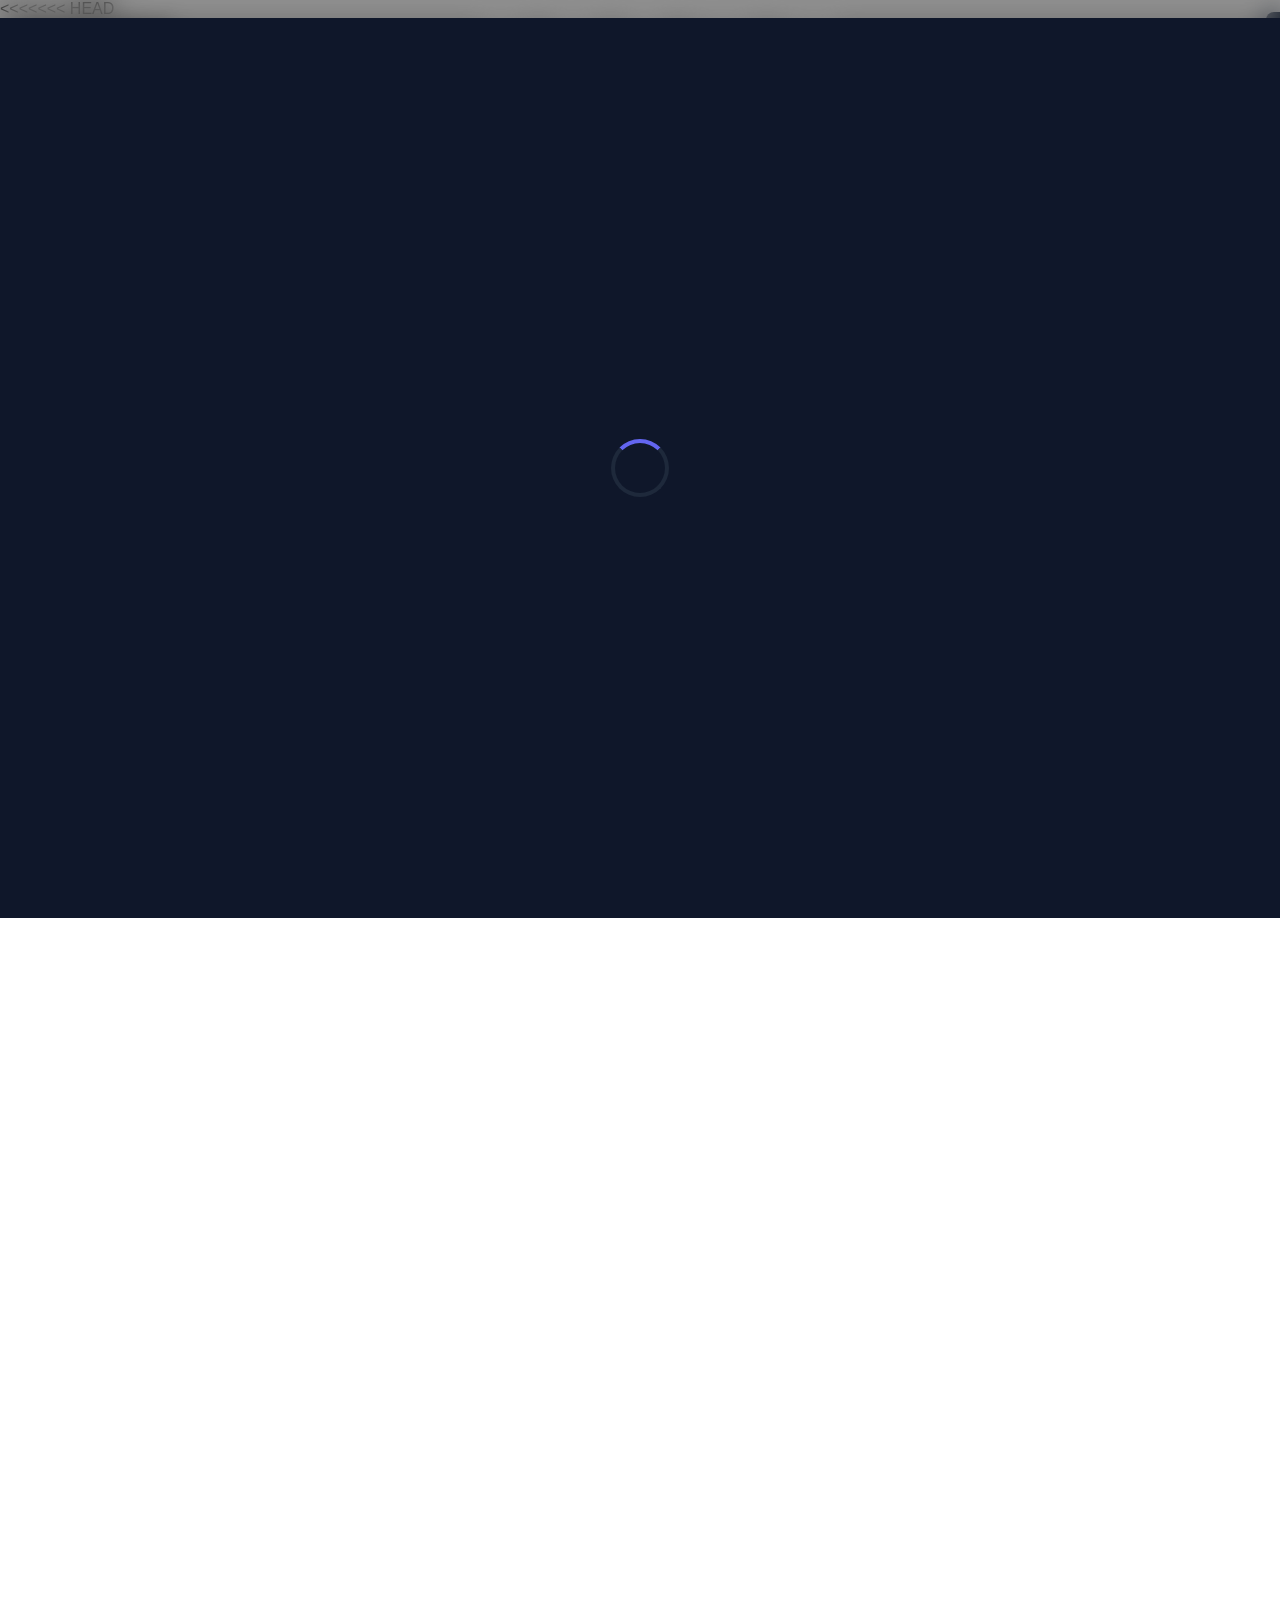
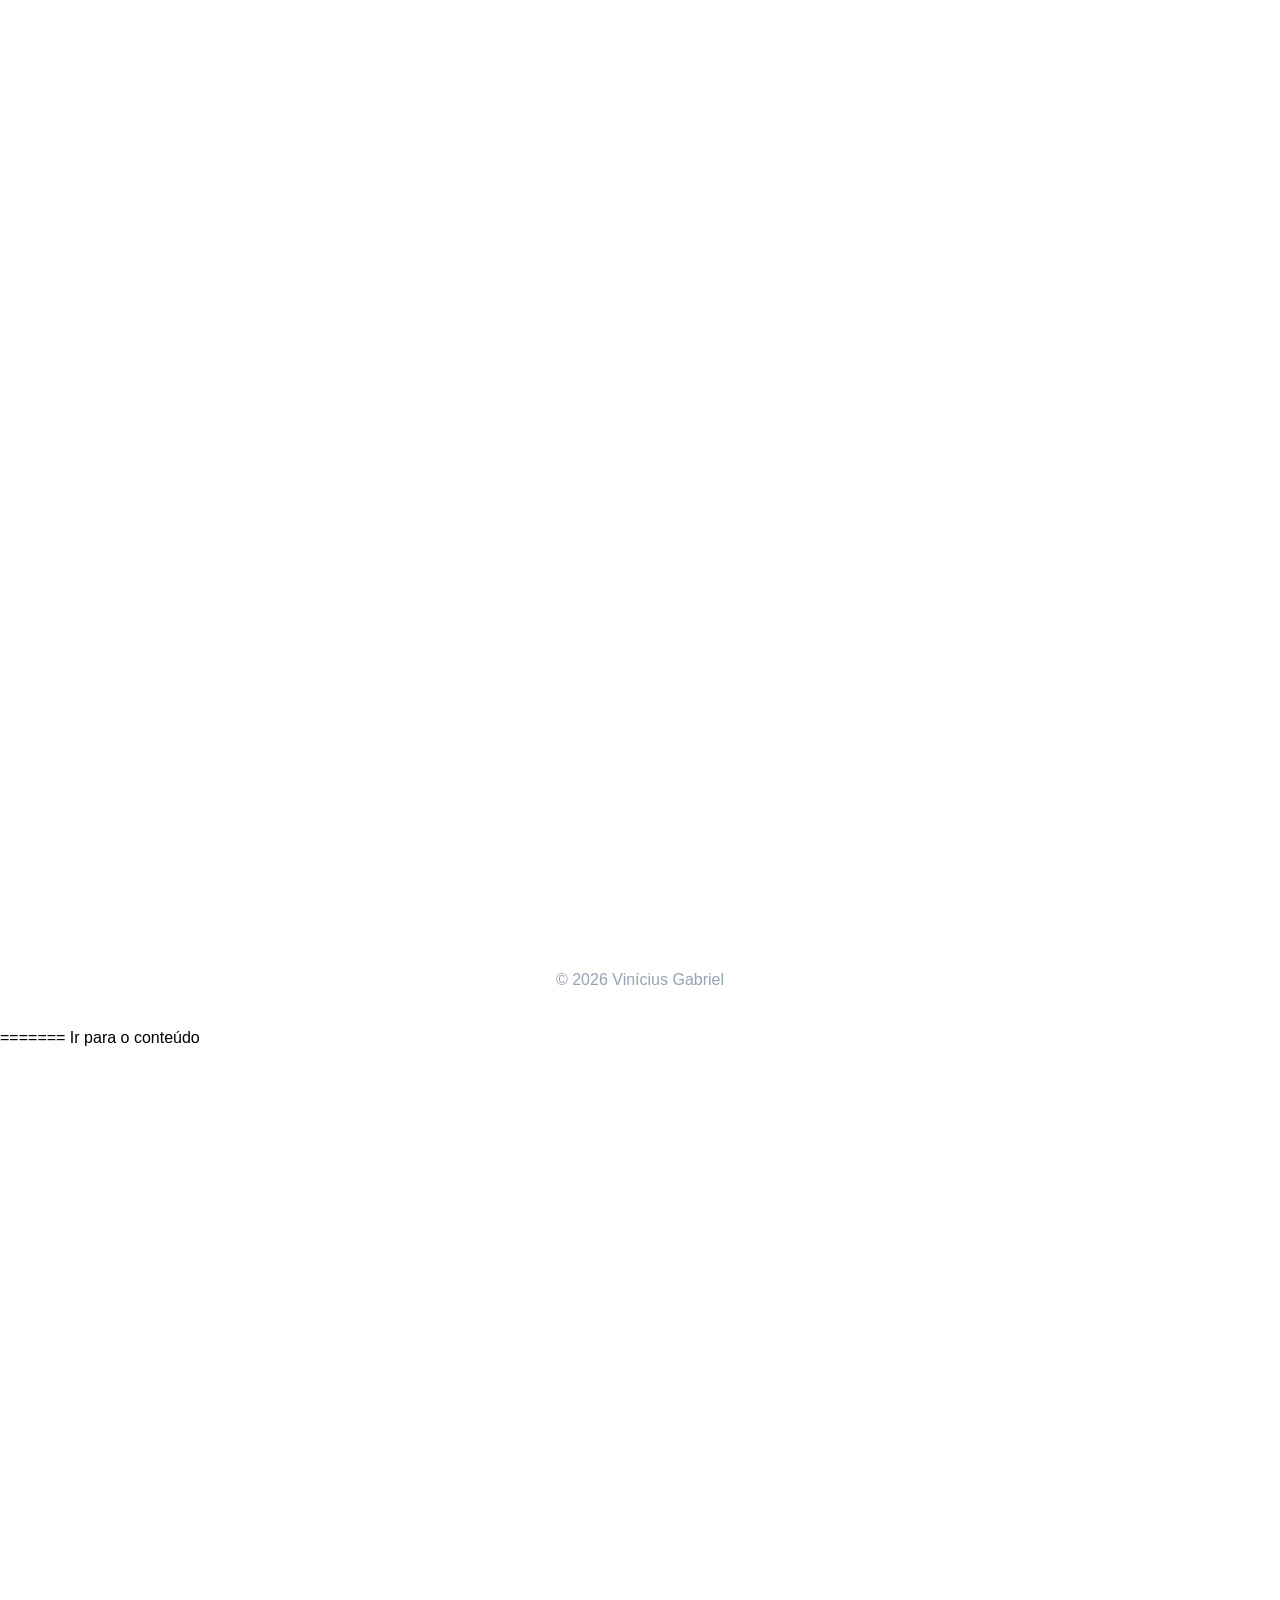
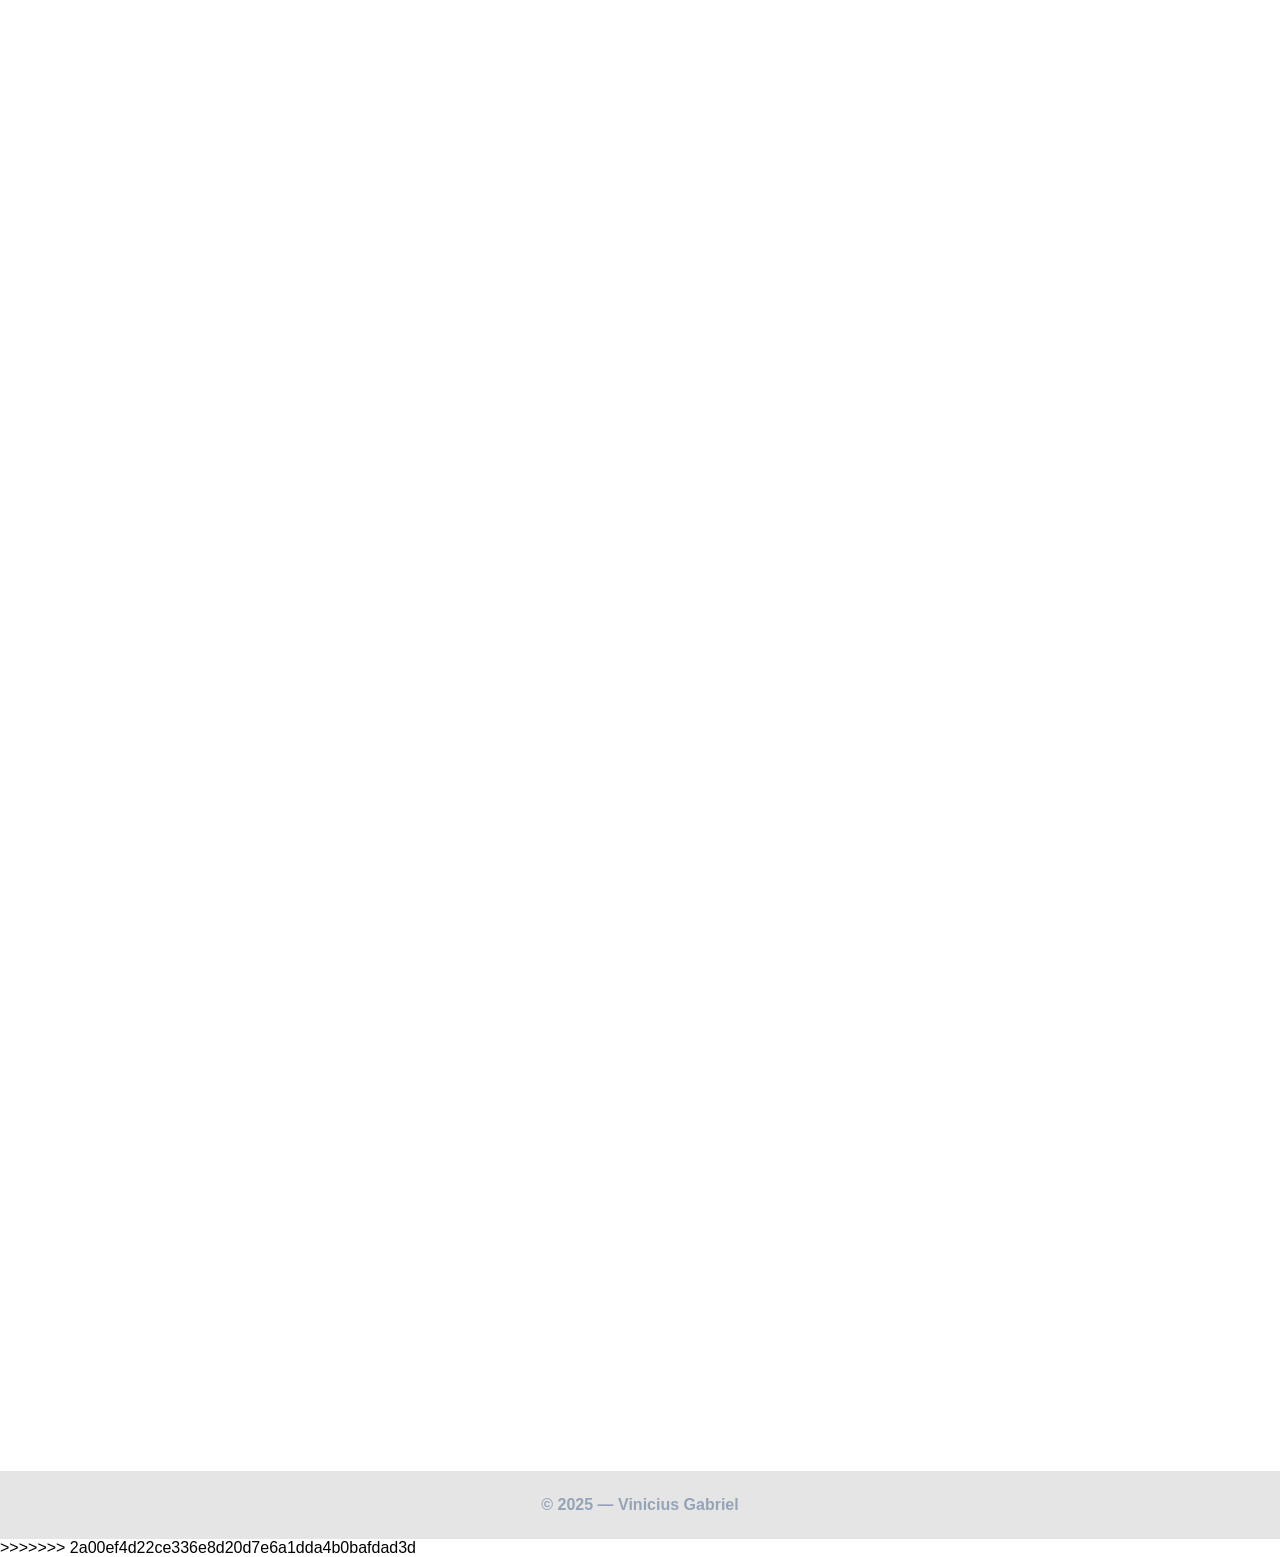
==== commit af86380a: "Atualização portfolio" ====
--- a/index.html
+++ b/index.html
@@ -1,3 +1,4 @@
+<<<<<<< HEAD
 <!DOCTYPE html>
 <html lang="pt-BR">
 <head>
@@ -239,4 +240,218 @@
 <script src="script.js"></script>
 
 </body>
-</html>+</html>
+=======
+<!DOCTYPE html>
+<html lang="pt-BR">
+<head>
+    <meta charset="utf-8" />
+    <meta name="viewport" content="width=device-width,initial-scale=1" />
+    <title>Portfólio – Vinicius Gabriel</title>
+    <meta name="description" content="Portfólio profissional com e-book multimídia, projetos, galeria e contato.">
+    <meta name="theme-color" content="#0a84ff">
+
+    <!-- CSS -->
+    <link rel="stylesheet" href="style.css">
+</head>
+<body>
+
+    <!-- Skip link para acessibilidade -->
+    <a class="skip-link" href="#main">Ir para o conteúdo</a>
+
+    <!-- Header / Navegação -->
+    <header class="header" role="banner">
+        <div class="header-inner">
+            <a class="logo" href="#home" aria-label="Ir para início">Vinicius Gabriel</a>
+
+            <nav class="nav" role="navigation" aria-label="Menu principal">
+                <button id="navToggle" class="nav-toggle" aria-label="Abrir menu" aria-expanded="false" aria-controls="navList">☰</button>
+                <ul class="nav-list" id="navList" role="menu">
+                    <li role="none"><a role="menuitem" href="#home">Início</a></li>
+                    <li role="none"><a role="menuitem" href="#sobre">Sobre</a></li>
+                    <li role="none"><a role="menuitem" href="#ebook">E-book</a></li>
+                    <li role="none"><a role="menuitem" href="#projetos">Projetos</a></li>
+                    <li role="none"><a role="menuitem" href="#galeria">Galeria</a></li>
+                    <li role="none"><a role="menuitem" href="#contato">Contato</a></li>
+                </ul>
+            </nav>
+
+            <div class="header-actions">
+                <button class="theme-toggle" aria-label="Alternar tema" id="themeToggle">🌙</button>
+            </div>
+        </div>
+    </header>
+
+    <!-- Overlay do menu (usado em mobile) -->
+    <div id="navOverlay" class="nav-overlay" hidden></div>
+
+    <main id="main" tabindex="-1">
+
+        <!-- Landing -->
+        <section id="home" class="landing section" data-section>
+            <div class="landing-inner container">
+                <img src="img/perfil.jpg" loading="lazy" class="profile-photo" alt="Foto de Vinícius Gabriel">
+                <div class="landing-text">
+                    <h1>Olá, eu sou <span>Vinicius Gabriel</span></h1>
+                    <p class="lead">Desenvolvedor Front-End • UI • Web Interativa</p>
+                    <button class="cta" type="button" onclick="scrollToSection('sobre')">Explore ↓</button>
+                </div>
+            </div>
+        </section>
+
+        <!-- Sobre -->
+        <section id="sobre" class="sobre section" data-section>
+            <div class="container">
+                <h2>Sobre mim</h2>
+                <p>
+                    Sou um desenvolvedor focado em criar interfaces modernas, acessíveis e interativas,
+                    combinando design e tecnologia para entregar experiências digitais incríveis. Atualmente
+                    estou me formando em Análise e Desenvolvimento de Sistemas cursando o 5° período.
+                </p>
+            </div>
+        </section>
+
+        <!-- E-BOOK / Conteúdo multimídia -->
+        <section id="ebook" class="ebook section" data-section>
+            <div class="container ebook-box">
+                <h2>E-book Interativo</h2>
+                <article>
+                    <h3>Capítulo 1 — Minha Jornada no Front-End</h3>
+                    <p>
+                        Neste capítulo compartilho como iniciei no desenvolvimento web, os desafios que encontrei
+                        e os princípios que guiam meus projetos. Falo sobre acessibilidade, design centrado no usuário
+                        e a importância de construir interfaces claras e funcionais.
+                    </p>
+
+                    <button id="toggleTexto" class="btn-outline" type="button">Mostrar mais</button>
+                    <p id="textoExtra" class="hidden">
+                        Desenvolvimento front-end é mais do que codar telas. É sobre criar experiências,
+                        resolver problemas e transformar ideias em interfaces reais. A cada projeto, busco
+                        aplicar boas práticas, performance, responsividade e foco no usuário final.
+                    </p>
+
+                    <h4>Vídeo complementar</h4>
+                    <div class="video-wrap">
+                        <!-- poster opcional, e fallback link para a página caso o vídeo falte -->
+                        <video controls width="100%" preload="metadata" poster="img/freecode-poster.jpg">
+                            <source src="video.mp4" type="video/mp4">
+                            Seu navegador não suporta vídeo. <a href="https://free-code-pi.vercel.app/" target="_blank" rel="noopener">Ver a página FreeCode</a>
+                        </video>
+                    </div>
+                </article>
+            </div>
+        </section>
+
+        <!-- Projetos -->
+        <section id="projetos" class="projetos section" data-section>
+            <div class="container">
+                <h2>Projetos</h2>
+                <div class="projetos-grid">
+
+                    <!-- Projeto 1 – iFruit -->
+                    <article class="projeto-card">
+                        <img src="img/projetos/ifruit.jpg" loading="lazy" alt="Tela inicial do aplicativo iFruit" class="projeto-img">
+                        <div class="projeto-body">
+                            <h3>iFruit – App de Hortifruti</h3>
+                            <p>Aplicativo desenvolvido com Expo Go inspirado no iFood, voltado para delivery de hortifruti. Tela inicial elegante e navegação fluida.</p>
+                            <div class="projeto-actions">
+                                <a href="https://www.figma.com/proto/yDZsNVtOsNXYxr5GcqUMS4/iFruit?node-id=34-876&t=39P9HdceBgXQKo9H-1&starting-point-node-id=34%3A876"
+                                   target="_blank" rel="noopener" class="btn">Ver Protótipo</a>
+                                <button class="fav-btn" type="button" onclick="toggleFavorito(this)">Favoritar ⭐</button>
+                            </div>
+                        </div>
+                    </article>
+
+                    <!-- Projeto 2 – FreeCode -->
+                    <article class="projeto-card">
+                        <img src="img/projetos/freecode.jpg" loading="lazy" alt="Landing Page do projeto FreeCode" class="projeto-img">
+                        <div class="projeto-body">
+                            <h3>FreeCode – Landing Page</h3>
+                            <p>Landing page criada para uma plataforma de aprendizado voltada a novos desenvolvedores. Layout responsivo e foco em conversão.</p>
+                            <div class="projeto-actions">
+                                <a href="https://free-code-pi.vercel.app/" target="_blank" rel="noopener" class="btn">Ver Página</a>
+                                <button class="fav-btn" type="button" onclick="toggleFavorito(this)">Favoritar ⭐</button>
+                            </div>
+                        </div>
+                    </article>
+
+                    <!-- Projeto 3 – TechRecycle -->
+                    <article class="projeto-card">
+                        <img src="img/projetos/techrecycle.jpg" loading="lazy" alt="Tela do aplicativo TechRecycle" class="projeto-img">
+                        <div class="projeto-body">
+                            <h3>TechRecycle – App de Reciclagem</h3>
+                            <p>Aplicativo prototipado no Figma para incentivar o descarte consciente de lixo eletrônico. Conta com mapa e pontos de coleta.</p>
+                            <div class="projeto-actions">
+                                <a href="https://www.figma.com/proto/3UOla3MWtclQJjaZq6MQeP/TechRecycle?node-id=2012-1559&p=f&t=advolP3KosczNXUa-1&scaling=scale-down&content-scaling=fixed&page-id=0%3A1&starting-point-node-id=2012%3A1559"
+                                   target="_blank" rel="noopener" class="btn">Ver Protótipo</a>
+                                <button class="fav-btn" type="button" onclick="toggleFavorito(this)">Favoritar ⭐</button>
+                            </div>
+                        </div>
+                    </article>
+
+                </div>
+            </div>
+        </section>
+
+        <!-- Galeria -->
+        <section id="galeria" class="galeria section" data-section>
+            <div class="container">
+                <h2>Galeria</h2>
+
+                <div class="galeria-grid">
+                    <img src="img/galeria/techrecycle1.jpg" loading="lazy" alt="Tela inicial do TechRecycle" class="galeria-item" tabindex="0" role="button">
+                    <img src="img/galeria/techrecycle2.jpg" loading="lazy" alt="Tela de funcionalidades do TechRecycle" class="galeria-item" tabindex="0" role="button">
+                    <img src="img/galeria/ifruit1.jpg" loading="lazy" alt="Tela inicial do iFruit" class="galeria-item" tabindex="0" role="button">
+                    <img src="img/galeria/ifruit2.jpg" loading="lazy" alt="Tela de login do iFruit" class="galeria-item" tabindex="0" role="button">
+                    <img src="img/galeria/ifruit3.jpg" loading="lazy" alt="Tela de opções do iFruit" class="galeria-item" tabindex="0" role="button">
+                    <img src="img/galeria/techrecycle-figma-overview.jpg" loading="lazy" alt="Visão geral das telas do TechRecycle no Figma" class="galeria-item" tabindex="0" role="button">
+                    <video class="galeria-video" controls preload="metadata" aria-label="Vídeo demonstrativo FreeCode">
+                        <source src="videos/freecode-demo.mp4" type="video/mp4">
+                        Seu navegador não suporta vídeo. <a href="https://free-code-pi.vercel.app/" target="_blank" rel="noopener">Ver a página FreeCode</a>
+                    </video>
+                </div>
+            </div>
+        </section>
+
+        <!-- Contato -->
+        <section id="contato" class="contato section" data-section>
+            <div class="container">
+                <h2>Contato</h2>
+
+                <form id="form-contato" class="form" novalidate>
+                    <label for="nome">Nome *</label>
+                    <input type="text" id="nome" name="nome" required>
+
+                    <label for="email">Email *</label>
+                    <input type="email" id="email" name="email" required>
+
+                    <label for="mensagem">Mensagem *</label>
+                    <textarea id="mensagem" name="mensagem" rows="5" required></textarea>
+
+                    <div class="form-actions">
+                        <button type="submit" class="btn">Enviar</button>
+                        <p id="msg-sucesso" class="msg-success hidden" role="status" aria-live="polite">Mensagem enviada com sucesso! ✔</p>
+                    </div>
+                </form>
+            </div>
+        </section>
+
+    </main>
+
+    <!-- Modal da Galeria -->
+    <div id="modalGaleria" class="modal-galeria" aria-hidden="true" role="dialog" aria-label="Galeria de imagens">
+        <button class="close-modal" aria-label="Fechar">&times;</button>
+        <img class="modal-content" id="imgModal" alt="">
+    </div>
+
+    <footer class="site-footer" role="contentinfo">
+        <div class="container">
+            <p>© 2025 — Vinicius Gabriel</p>
+        </div>
+    </footer>
+
+    <!-- Script -->
+    <script src="script.js" defer></script>
+</body>
+</html>
+>>>>>>> 2a00ef4d22ce336e8d20d7e6a1dda4b0bafdad3d
--- a/style.css
+++ b/style.css
@@ -1,3 +1,4 @@
+<<<<<<< HEAD
 *{
 margin:0;
 padding:0;
@@ -326,4 +327,385 @@
 background:white;
 color:#0f172a;
 box-shadow:0 5px 15px rgba(0,0,0,.1);
-}+}
+=======
+/* ==========================
+   VARIÁVEIS DE TEMA
+========================== */
+:root {
+    --bg: #ffffff;
+    --text: #111;
+    --primary: #0a84ff;
+    --glass-bg: rgba(255,255,255,0.12);
+}
+
+.dark {
+    --bg: #121212;
+    --text: #f5f5f5;
+    --glass-bg: rgba(0,0,0,0.35);
+}
+
+/* ==========================
+   BASE / RESET
+========================== */
+body {
+    margin: 0;
+    font-family: Arial, Helvetica, sans-serif;
+    background: var(--bg);
+    color: var(--text);
+    scroll-behavior: smooth;
+}
+
+.hidden {
+    display: none !important;
+}
+
+a {
+    text-decoration: none;
+    color: inherit;
+}
+
+/* ==========================
+   HEADER / NAVBAR
+========================== */
+.header {
+    position: fixed;
+    top: 0;
+    width: 100%;
+    backdrop-filter: blur(12px);
+    background: rgba(0,0,0,0.25);
+    padding: 12px 20px;
+    z-index: 1000;
+    border-bottom: 1px solid rgba(255,255,255,0.08);
+}
+
+.header-inner {
+    display: flex;
+    align-items: center;
+    justify-content: space-between;
+}
+
+.logo {
+    font-size: 20px;
+    font-weight: bold;
+    color: var(--text);
+}
+
+.nav {
+    display: flex;
+    align-items: center;
+}
+
+.nav-list {
+    display: flex;
+    gap: 20px;
+}
+
+.nav-list a {
+    color: var(--text);
+    font-weight: bold;
+}
+
+.header-actions {
+    display: flex;
+    align-items: center;
+}
+
+/* Botão de modo claro/escuro */
+.theme-toggle {
+    padding: 8px 12px;
+    border: none;
+    background: var(--primary);
+    color: white;
+    border-radius: 8px;
+    font-size: 18px;
+    cursor: pointer;
+    transition: .2s ease;
+    margin-right: 18px; /* EMPURRA PARA A ESQUERDA */
+}
+
+
+.theme-toggle:hover {
+    transform: scale(1.05);
+}
+
+/* Botão hamburguer */
+.nav-toggle {
+    display: none;
+    background: none;
+    border: none;
+    font-size: 28px;
+    cursor: pointer;
+    color: var(--text);
+}
+
+/* ==========================
+   MOBILE NAV
+========================== */
+@media (max-width: 820px) {
+
+    .nav-list {
+        position: fixed;
+        top: 0;
+        right: -100%; /* CORREÇÃO IMPORTANTE */
+        width: 70%;
+        height: 100vh;
+        flex-direction: column;
+        background: var(--glass-bg);
+        backdrop-filter: blur(14px);
+        padding: 40px 20px;
+        transition: .3s ease-in-out;
+        z-index: 1500;
+        gap: 30px;
+    }
+
+    .nav-list.open {
+        right: 0;
+    }
+
+    .nav-toggle {
+        display: block;
+    }
+
+    .header-actions {
+        margin-left: 10px;
+    }
+}
+
+/* ==========================
+   LANDING
+========================== */
+.landing {
+    min-height: 100vh;
+    display: flex;
+    align-items: center;
+    justify-content: center;
+    text-align: center;
+    padding-top: 80px;
+}
+
+.profile-photo {
+    width: 180px;
+    height: 180px;
+    border-radius: 50%;
+    border: 3px solid #00bcd4;
+    box-shadow: 0 0 20px rgba(0,188,212,0.5);
+    transition: .3s ease;
+}
+
+.profile-photo:hover {
+    transform: scale(1.08);
+    box-shadow: 0 0 30px rgba(0,188,212,0.8);
+}
+
+.cta {
+    background: var(--primary);
+    border: none;
+    color: #fff;
+    padding: 12px 22px;
+    border-radius: 10px;
+    cursor: pointer;
+    margin-top: 20px;
+}
+
+/* ==========================
+   SEÇÕES
+========================== */
+.section {
+    padding: 80px 10%;
+    opacity: 0;
+    transform: translateY(40px);
+    transition: .6s ease;
+}
+
+.section.visible {
+    opacity: 1;
+    transform: translateY(0);
+}
+
+/* ==========================
+   BOTÕES
+========================== */
+.btn {
+    display: inline-block;
+    padding: 10px 20px;
+    background: var(--primary) !important;
+    color: #fff !important;
+    border-radius: 8px;
+    font-weight: bold;
+    transition: 0.2s;
+}
+
+.btn:hover {
+    opacity: 0.8;
+}
+
+.btn-outline {
+    padding: 8px 16px;
+    border: 2px solid var(--primary);
+    border-radius: 8px;
+    background: transparent;
+    color: var(--primary);
+}
+
+.btn-outline:hover {
+    background: var(--primary);
+    color: white;
+}
+
+/* ==========================
+   PROJETOS
+========================== */
+.projetos-grid {
+    display: grid;
+    grid-template-columns: repeat(auto-fit, minmax(280px, 1fr));
+    gap: 30px;
+}
+
+.projeto-card {
+    background: rgba(0,0,0,0.05);
+    padding: 20px;
+    border-radius: 14px;
+    backdrop-filter: blur(6px);
+    transition: .3s ease;
+}
+
+.projeto-card:hover {
+    transform: translateY(-6px);
+    box-shadow: 0 12px 28px rgba(0,0,0,0.2);
+}
+
+.projeto-img {
+    width: 100%;
+    border-radius: 12px;
+    margin-bottom: 12px;
+}
+
+/* ==========================
+   GALERIA
+========================== */
+.galeria-grid {
+    display: grid;
+    grid-template-columns: repeat(auto-fit, minmax(240px,1fr));
+    gap: 18px;
+}
+
+.galeria-item,
+.galeria-video {
+    width: 100%;
+    border-radius: 12px;
+    transition: .25s ease;
+    cursor: pointer;
+}
+
+.galeria-item:hover,
+.galeria-video:hover {
+    transform: scale(1.05);
+    box-shadow: 0 8px 22px rgba(0,0,0,0.25);
+}
+
+/* Modal corrigido */
+.modal-galeria {
+    display: none; /* CORREÇÃO IMPORTANTE */
+    position: fixed;
+    inset: 0;
+    background: rgba(0,0,0,.85);
+    justify-content: center;
+    align-items: center;
+    z-index: 1600;
+}
+
+.modal-content {
+    max-width: 80%;
+    max-height: 80%;
+    border-radius: 12px;
+    animation: zoom .3s ease;
+}
+
+.close-modal {
+    position: absolute;
+    top: 25px;
+    right: 40px;
+    font-size: 40px;
+    color: white;
+    cursor: pointer;
+}
+
+/* ==========================
+   FORMULÁRIO
+========================== */
+.form {
+    display: flex;
+    flex-direction: column;
+    gap: 12px;
+}
+
+input, textarea {
+    padding: 12px;
+    border-radius: 8px;
+    border: 1px solid #ccc;
+}
+
+.msg-success {
+    margin-top: 10px;
+    font-weight: bold;
+    color: green;
+}
+
+/* ==========================
+   RESPONSIVIDADE GLOBAL
+========================== */
+@media (max-width: 1024px) {
+    .section {
+        padding: 70px 6%;
+    }
+}
+
+@media (max-width: 768px) {
+
+    .section {
+        padding: 60px 20px;
+    }
+
+    .profile-photo {
+        width: 150px;
+        height: 150px;
+    }
+
+    .projetos-grid {
+        grid-template-columns: 1fr;
+    }
+}
+
+@media (max-width: 450px) {
+
+    .logo {
+        font-size: 16px;
+    }
+
+    .theme-toggle {
+        font-size: 16px;
+        padding: 6px 10px;
+    }
+
+    .nav-list {
+        width: 80%;
+    }
+}
+
+/* ==========================
+   FOOTER
+========================== */
+.site-footer {
+    background: rgba(0,0,0,0.1);
+    padding: 25px 0;
+    text-align: center;
+    backdrop-filter: blur(6px);
+}
+
+.site-footer p {
+    margin: 0;
+    color: var(--text);
+    font-weight: bold;
+}
+>>>>>>> 2a00ef4d22ce336e8d20d7e6a1dda4b0bafdad3d
--- a/style.css
+++ b/style.css
@@ -1,3 +1,4 @@
+<<<<<<< HEAD
 *{
 margin:0;
 padding:0;
@@ -326,4 +327,385 @@
 background:white;
 color:#0f172a;
 box-shadow:0 5px 15px rgba(0,0,0,.1);
-}+}
+=======
+/* ==========================
+   VARIÁVEIS DE TEMA
+========================== */
+:root {
+    --bg: #ffffff;
+    --text: #111;
+    --primary: #0a84ff;
+    --glass-bg: rgba(255,255,255,0.12);
+}
+
+.dark {
+    --bg: #121212;
+    --text: #f5f5f5;
+    --glass-bg: rgba(0,0,0,0.35);
+}
+
+/* ==========================
+   BASE / RESET
+========================== */
+body {
+    margin: 0;
+    font-family: Arial, Helvetica, sans-serif;
+    background: var(--bg);
+    color: var(--text);
+    scroll-behavior: smooth;
+}
+
+.hidden {
+    display: none !important;
+}
+
+a {
+    text-decoration: none;
+    color: inherit;
+}
+
+/* ==========================
+   HEADER / NAVBAR
+========================== */
+.header {
+    position: fixed;
+    top: 0;
+    width: 100%;
+    backdrop-filter: blur(12px);
+    background: rgba(0,0,0,0.25);
+    padding: 12px 20px;
+    z-index: 1000;
+    border-bottom: 1px solid rgba(255,255,255,0.08);
+}
+
+.header-inner {
+    display: flex;
+    align-items: center;
+    justify-content: space-between;
+}
+
+.logo {
+    font-size: 20px;
+    font-weight: bold;
+    color: var(--text);
+}
+
+.nav {
+    display: flex;
+    align-items: center;
+}
+
+.nav-list {
+    display: flex;
+    gap: 20px;
+}
+
+.nav-list a {
+    color: var(--text);
+    font-weight: bold;
+}
+
+.header-actions {
+    display: flex;
+    align-items: center;
+}
+
+/* Botão de modo claro/escuro */
+.theme-toggle {
+    padding: 8px 12px;
+    border: none;
+    background: var(--primary);
+    color: white;
+    border-radius: 8px;
+    font-size: 18px;
+    cursor: pointer;
+    transition: .2s ease;
+    margin-right: 18px; /* EMPURRA PARA A ESQUERDA */
+}
+
+
+.theme-toggle:hover {
+    transform: scale(1.05);
+}
+
+/* Botão hamburguer */
+.nav-toggle {
+    display: none;
+    background: none;
+    border: none;
+    font-size: 28px;
+    cursor: pointer;
+    color: var(--text);
+}
+
+/* ==========================
+   MOBILE NAV
+========================== */
+@media (max-width: 820px) {
+
+    .nav-list {
+        position: fixed;
+        top: 0;
+        right: -100%; /* CORREÇÃO IMPORTANTE */
+        width: 70%;
+        height: 100vh;
+        flex-direction: column;
+        background: var(--glass-bg);
+        backdrop-filter: blur(14px);
+        padding: 40px 20px;
+        transition: .3s ease-in-out;
+        z-index: 1500;
+        gap: 30px;
+    }
+
+    .nav-list.open {
+        right: 0;
+    }
+
+    .nav-toggle {
+        display: block;
+    }
+
+    .header-actions {
+        margin-left: 10px;
+    }
+}
+
+/* ==========================
+   LANDING
+========================== */
+.landing {
+    min-height: 100vh;
+    display: flex;
+    align-items: center;
+    justify-content: center;
+    text-align: center;
+    padding-top: 80px;
+}
+
+.profile-photo {
+    width: 180px;
+    height: 180px;
+    border-radius: 50%;
+    border: 3px solid #00bcd4;
+    box-shadow: 0 0 20px rgba(0,188,212,0.5);
+    transition: .3s ease;
+}
+
+.profile-photo:hover {
+    transform: scale(1.08);
+    box-shadow: 0 0 30px rgba(0,188,212,0.8);
+}
+
+.cta {
+    background: var(--primary);
+    border: none;
+    color: #fff;
+    padding: 12px 22px;
+    border-radius: 10px;
+    cursor: pointer;
+    margin-top: 20px;
+}
+
+/* ==========================
+   SEÇÕES
+========================== */
+.section {
+    padding: 80px 10%;
+    opacity: 0;
+    transform: translateY(40px);
+    transition: .6s ease;
+}
+
+.section.visible {
+    opacity: 1;
+    transform: translateY(0);
+}
+
+/* ==========================
+   BOTÕES
+========================== */
+.btn {
+    display: inline-block;
+    padding: 10px 20px;
+    background: var(--primary) !important;
+    color: #fff !important;
+    border-radius: 8px;
+    font-weight: bold;
+    transition: 0.2s;
+}
+
+.btn:hover {
+    opacity: 0.8;
+}
+
+.btn-outline {
+    padding: 8px 16px;
+    border: 2px solid var(--primary);
+    border-radius: 8px;
+    background: transparent;
+    color: var(--primary);
+}
+
+.btn-outline:hover {
+    background: var(--primary);
+    color: white;
+}
+
+/* ==========================
+   PROJETOS
+========================== */
+.projetos-grid {
+    display: grid;
+    grid-template-columns: repeat(auto-fit, minmax(280px, 1fr));
+    gap: 30px;
+}
+
+.projeto-card {
+    background: rgba(0,0,0,0.05);
+    padding: 20px;
+    border-radius: 14px;
+    backdrop-filter: blur(6px);
+    transition: .3s ease;
+}
+
+.projeto-card:hover {
+    transform: translateY(-6px);
+    box-shadow: 0 12px 28px rgba(0,0,0,0.2);
+}
+
+.projeto-img {
+    width: 100%;
+    border-radius: 12px;
+    margin-bottom: 12px;
+}
+
+/* ==========================
+   GALERIA
+========================== */
+.galeria-grid {
+    display: grid;
+    grid-template-columns: repeat(auto-fit, minmax(240px,1fr));
+    gap: 18px;
+}
+
+.galeria-item,
+.galeria-video {
+    width: 100%;
+    border-radius: 12px;
+    transition: .25s ease;
+    cursor: pointer;
+}
+
+.galeria-item:hover,
+.galeria-video:hover {
+    transform: scale(1.05);
+    box-shadow: 0 8px 22px rgba(0,0,0,0.25);
+}
+
+/* Modal corrigido */
+.modal-galeria {
+    display: none; /* CORREÇÃO IMPORTANTE */
+    position: fixed;
+    inset: 0;
+    background: rgba(0,0,0,.85);
+    justify-content: center;
+    align-items: center;
+    z-index: 1600;
+}
+
+.modal-content {
+    max-width: 80%;
+    max-height: 80%;
+    border-radius: 12px;
+    animation: zoom .3s ease;
+}
+
+.close-modal {
+    position: absolute;
+    top: 25px;
+    right: 40px;
+    font-size: 40px;
+    color: white;
+    cursor: pointer;
+}
+
+/* ==========================
+   FORMULÁRIO
+========================== */
+.form {
+    display: flex;
+    flex-direction: column;
+    gap: 12px;
+}
+
+input, textarea {
+    padding: 12px;
+    border-radius: 8px;
+    border: 1px solid #ccc;
+}
+
+.msg-success {
+    margin-top: 10px;
+    font-weight: bold;
+    color: green;
+}
+
+/* ==========================
+   RESPONSIVIDADE GLOBAL
+========================== */
+@media (max-width: 1024px) {
+    .section {
+        padding: 70px 6%;
+    }
+}
+
+@media (max-width: 768px) {
+
+    .section {
+        padding: 60px 20px;
+    }
+
+    .profile-photo {
+        width: 150px;
+        height: 150px;
+    }
+
+    .projetos-grid {
+        grid-template-columns: 1fr;
+    }
+}
+
+@media (max-width: 450px) {
+
+    .logo {
+        font-size: 16px;
+    }
+
+    .theme-toggle {
+        font-size: 16px;
+        padding: 6px 10px;
+    }
+
+    .nav-list {
+        width: 80%;
+    }
+}
+
+/* ==========================
+   FOOTER
+========================== */
+.site-footer {
+    background: rgba(0,0,0,0.1);
+    padding: 25px 0;
+    text-align: center;
+    backdrop-filter: blur(6px);
+}
+
+.site-footer p {
+    margin: 0;
+    color: var(--text);
+    font-weight: bold;
+}
+>>>>>>> 2a00ef4d22ce336e8d20d7e6a1dda4b0bafdad3d
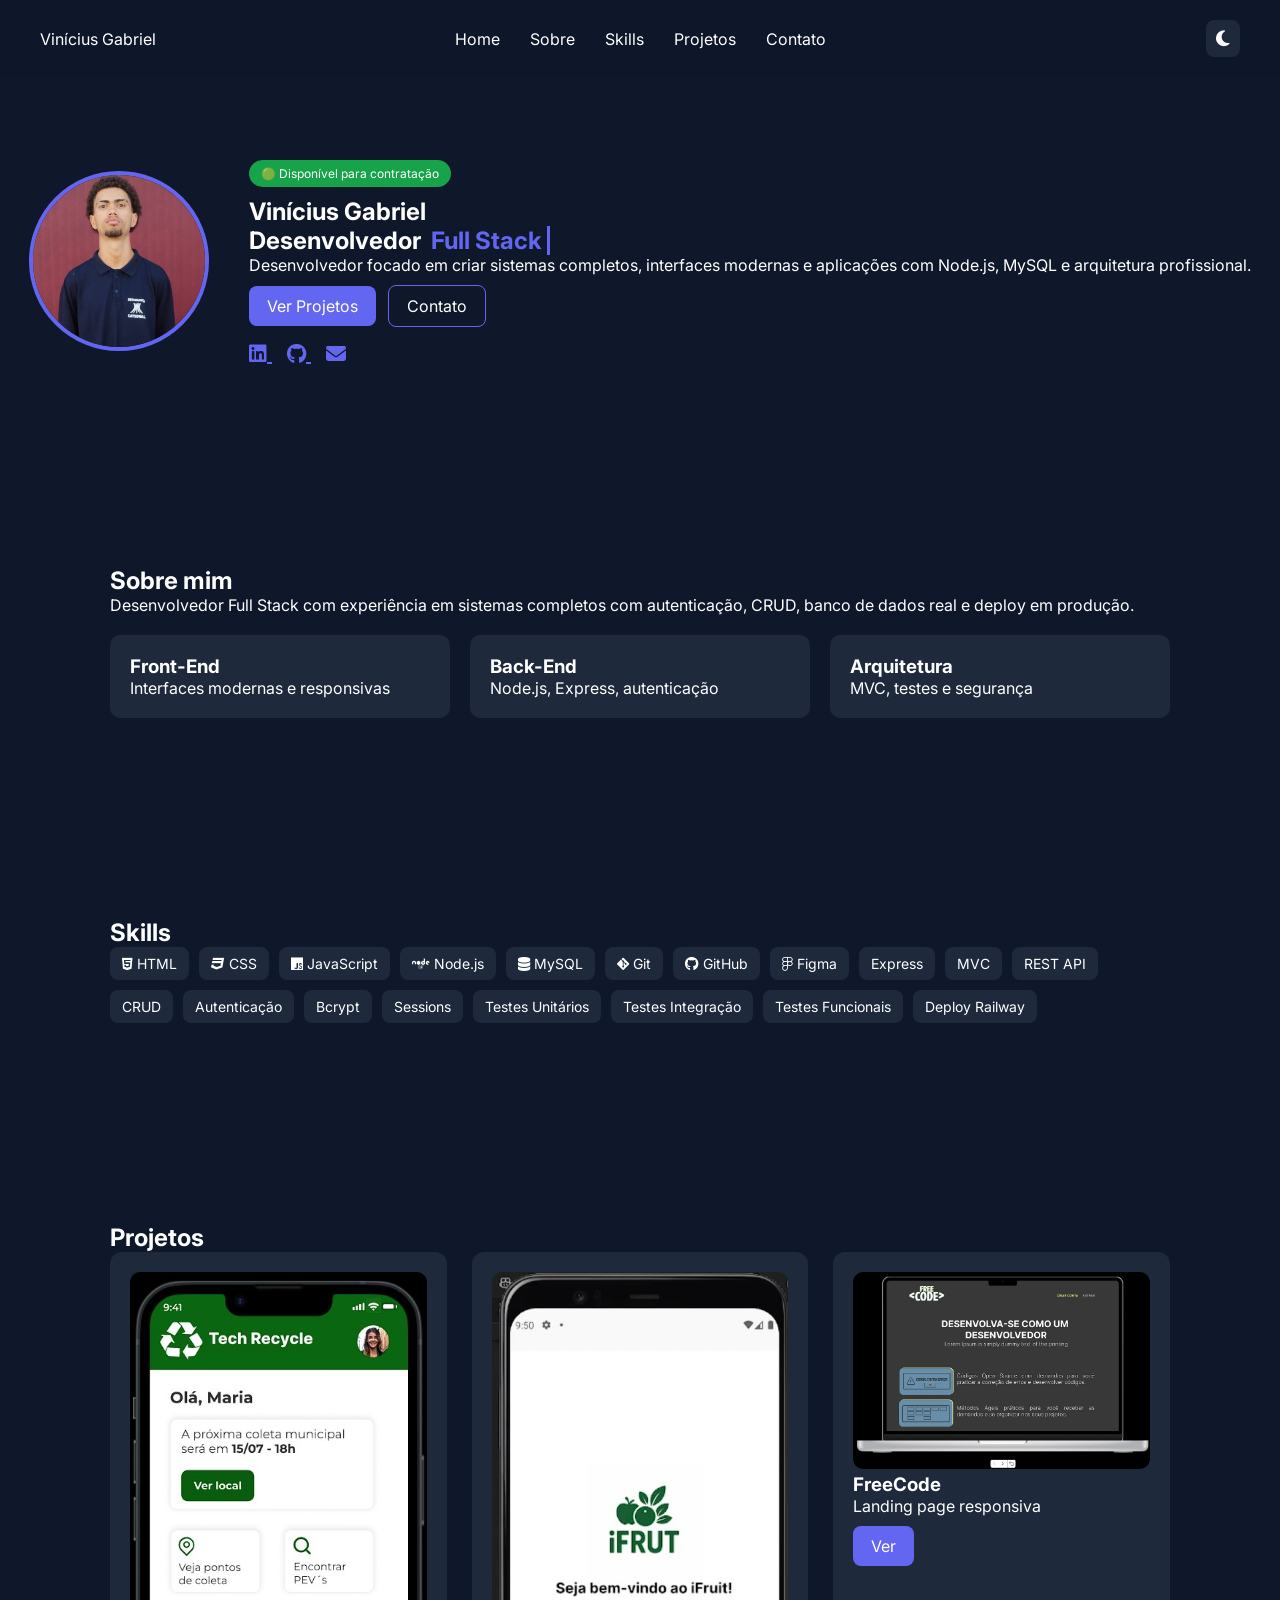
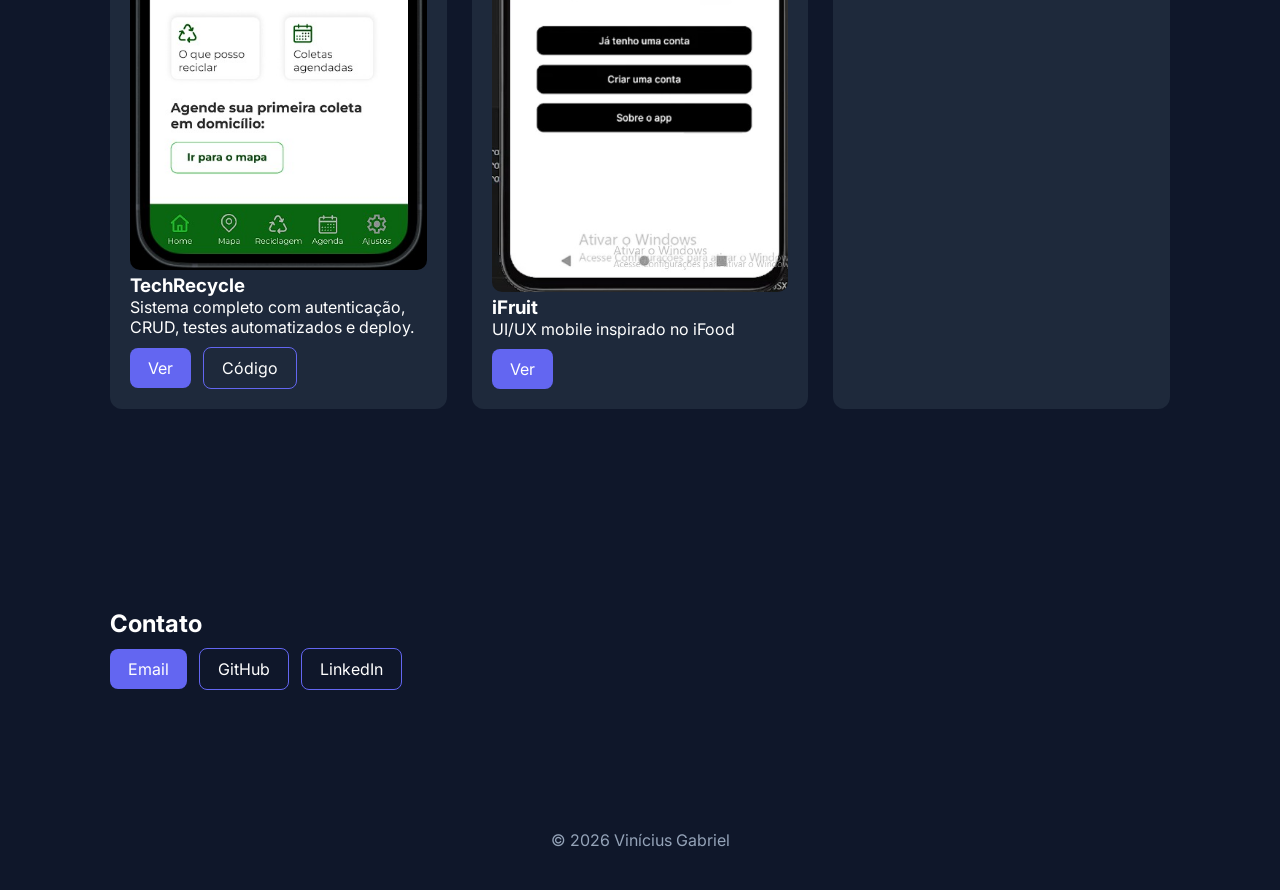
==== commit 46ee0304: "update portfolio" ====
--- a/index.html
+++ b/index.html
@@ -1,4 +1,3 @@
-<<<<<<< HEAD
 <!DOCTYPE html>
 <html lang="pt-BR">
 <head>
@@ -240,218 +239,4 @@
 <script src="script.js"></script>
 
 </body>
-</html>
-=======
-<!DOCTYPE html>
-<html lang="pt-BR">
-<head>
-    <meta charset="utf-8" />
-    <meta name="viewport" content="width=device-width,initial-scale=1" />
-    <title>Portfólio – Vinicius Gabriel</title>
-    <meta name="description" content="Portfólio profissional com e-book multimídia, projetos, galeria e contato.">
-    <meta name="theme-color" content="#0a84ff">
-
-    <!-- CSS -->
-    <link rel="stylesheet" href="style.css">
-</head>
-<body>
-
-    <!-- Skip link para acessibilidade -->
-    <a class="skip-link" href="#main">Ir para o conteúdo</a>
-
-    <!-- Header / Navegação -->
-    <header class="header" role="banner">
-        <div class="header-inner">
-            <a class="logo" href="#home" aria-label="Ir para início">Vinicius Gabriel</a>
-
-            <nav class="nav" role="navigation" aria-label="Menu principal">
-                <button id="navToggle" class="nav-toggle" aria-label="Abrir menu" aria-expanded="false" aria-controls="navList">☰</button>
-                <ul class="nav-list" id="navList" role="menu">
-                    <li role="none"><a role="menuitem" href="#home">Início</a></li>
-                    <li role="none"><a role="menuitem" href="#sobre">Sobre</a></li>
-                    <li role="none"><a role="menuitem" href="#ebook">E-book</a></li>
-                    <li role="none"><a role="menuitem" href="#projetos">Projetos</a></li>
-                    <li role="none"><a role="menuitem" href="#galeria">Galeria</a></li>
-                    <li role="none"><a role="menuitem" href="#contato">Contato</a></li>
-                </ul>
-            </nav>
-
-            <div class="header-actions">
-                <button class="theme-toggle" aria-label="Alternar tema" id="themeToggle">🌙</button>
-            </div>
-        </div>
-    </header>
-
-    <!-- Overlay do menu (usado em mobile) -->
-    <div id="navOverlay" class="nav-overlay" hidden></div>
-
-    <main id="main" tabindex="-1">
-
-        <!-- Landing -->
-        <section id="home" class="landing section" data-section>
-            <div class="landing-inner container">
-                <img src="img/perfil.jpg" loading="lazy" class="profile-photo" alt="Foto de Vinícius Gabriel">
-                <div class="landing-text">
-                    <h1>Olá, eu sou <span>Vinicius Gabriel</span></h1>
-                    <p class="lead">Desenvolvedor Front-End • UI • Web Interativa</p>
-                    <button class="cta" type="button" onclick="scrollToSection('sobre')">Explore ↓</button>
-                </div>
-            </div>
-        </section>
-
-        <!-- Sobre -->
-        <section id="sobre" class="sobre section" data-section>
-            <div class="container">
-                <h2>Sobre mim</h2>
-                <p>
-                    Sou um desenvolvedor focado em criar interfaces modernas, acessíveis e interativas,
-                    combinando design e tecnologia para entregar experiências digitais incríveis. Atualmente
-                    estou me formando em Análise e Desenvolvimento de Sistemas cursando o 5° período.
-                </p>
-            </div>
-        </section>
-
-        <!-- E-BOOK / Conteúdo multimídia -->
-        <section id="ebook" class="ebook section" data-section>
-            <div class="container ebook-box">
-                <h2>E-book Interativo</h2>
-                <article>
-                    <h3>Capítulo 1 — Minha Jornada no Front-End</h3>
-                    <p>
-                        Neste capítulo compartilho como iniciei no desenvolvimento web, os desafios que encontrei
-                        e os princípios que guiam meus projetos. Falo sobre acessibilidade, design centrado no usuário
-                        e a importância de construir interfaces claras e funcionais.
-                    </p>
-
-                    <button id="toggleTexto" class="btn-outline" type="button">Mostrar mais</button>
-                    <p id="textoExtra" class="hidden">
-                        Desenvolvimento front-end é mais do que codar telas. É sobre criar experiências,
-                        resolver problemas e transformar ideias em interfaces reais. A cada projeto, busco
-                        aplicar boas práticas, performance, responsividade e foco no usuário final.
-                    </p>
-
-                    <h4>Vídeo complementar</h4>
-                    <div class="video-wrap">
-                        <!-- poster opcional, e fallback link para a página caso o vídeo falte -->
-                        <video controls width="100%" preload="metadata" poster="img/freecode-poster.jpg">
-                            <source src="video.mp4" type="video/mp4">
-                            Seu navegador não suporta vídeo. <a href="https://free-code-pi.vercel.app/" target="_blank" rel="noopener">Ver a página FreeCode</a>
-                        </video>
-                    </div>
-                </article>
-            </div>
-        </section>
-
-        <!-- Projetos -->
-        <section id="projetos" class="projetos section" data-section>
-            <div class="container">
-                <h2>Projetos</h2>
-                <div class="projetos-grid">
-
-                    <!-- Projeto 1 – iFruit -->
-                    <article class="projeto-card">
-                        <img src="img/projetos/ifruit.jpg" loading="lazy" alt="Tela inicial do aplicativo iFruit" class="projeto-img">
-                        <div class="projeto-body">
-                            <h3>iFruit – App de Hortifruti</h3>
-                            <p>Aplicativo desenvolvido com Expo Go inspirado no iFood, voltado para delivery de hortifruti. Tela inicial elegante e navegação fluida.</p>
-                            <div class="projeto-actions">
-                                <a href="https://www.figma.com/proto/yDZsNVtOsNXYxr5GcqUMS4/iFruit?node-id=34-876&t=39P9HdceBgXQKo9H-1&starting-point-node-id=34%3A876"
-                                   target="_blank" rel="noopener" class="btn">Ver Protótipo</a>
-                                <button class="fav-btn" type="button" onclick="toggleFavorito(this)">Favoritar ⭐</button>
-                            </div>
-                        </div>
-                    </article>
-
-                    <!-- Projeto 2 – FreeCode -->
-                    <article class="projeto-card">
-                        <img src="img/projetos/freecode.jpg" loading="lazy" alt="Landing Page do projeto FreeCode" class="projeto-img">
-                        <div class="projeto-body">
-                            <h3>FreeCode – Landing Page</h3>
-                            <p>Landing page criada para uma plataforma de aprendizado voltada a novos desenvolvedores. Layout responsivo e foco em conversão.</p>
-                            <div class="projeto-actions">
-                                <a href="https://free-code-pi.vercel.app/" target="_blank" rel="noopener" class="btn">Ver Página</a>
-                                <button class="fav-btn" type="button" onclick="toggleFavorito(this)">Favoritar ⭐</button>
-                            </div>
-                        </div>
-                    </article>
-
-                    <!-- Projeto 3 – TechRecycle -->
-                    <article class="projeto-card">
-                        <img src="img/projetos/techrecycle.jpg" loading="lazy" alt="Tela do aplicativo TechRecycle" class="projeto-img">
-                        <div class="projeto-body">
-                            <h3>TechRecycle – App de Reciclagem</h3>
-                            <p>Aplicativo prototipado no Figma para incentivar o descarte consciente de lixo eletrônico. Conta com mapa e pontos de coleta.</p>
-                            <div class="projeto-actions">
-                                <a href="https://www.figma.com/proto/3UOla3MWtclQJjaZq6MQeP/TechRecycle?node-id=2012-1559&p=f&t=advolP3KosczNXUa-1&scaling=scale-down&content-scaling=fixed&page-id=0%3A1&starting-point-node-id=2012%3A1559"
-                                   target="_blank" rel="noopener" class="btn">Ver Protótipo</a>
-                                <button class="fav-btn" type="button" onclick="toggleFavorito(this)">Favoritar ⭐</button>
-                            </div>
-                        </div>
-                    </article>
-
-                </div>
-            </div>
-        </section>
-
-        <!-- Galeria -->
-        <section id="galeria" class="galeria section" data-section>
-            <div class="container">
-                <h2>Galeria</h2>
-
-                <div class="galeria-grid">
-                    <img src="img/galeria/techrecycle1.jpg" loading="lazy" alt="Tela inicial do TechRecycle" class="galeria-item" tabindex="0" role="button">
-                    <img src="img/galeria/techrecycle2.jpg" loading="lazy" alt="Tela de funcionalidades do TechRecycle" class="galeria-item" tabindex="0" role="button">
-                    <img src="img/galeria/ifruit1.jpg" loading="lazy" alt="Tela inicial do iFruit" class="galeria-item" tabindex="0" role="button">
-                    <img src="img/galeria/ifruit2.jpg" loading="lazy" alt="Tela de login do iFruit" class="galeria-item" tabindex="0" role="button">
-                    <img src="img/galeria/ifruit3.jpg" loading="lazy" alt="Tela de opções do iFruit" class="galeria-item" tabindex="0" role="button">
-                    <img src="img/galeria/techrecycle-figma-overview.jpg" loading="lazy" alt="Visão geral das telas do TechRecycle no Figma" class="galeria-item" tabindex="0" role="button">
-                    <video class="galeria-video" controls preload="metadata" aria-label="Vídeo demonstrativo FreeCode">
-                        <source src="videos/freecode-demo.mp4" type="video/mp4">
-                        Seu navegador não suporta vídeo. <a href="https://free-code-pi.vercel.app/" target="_blank" rel="noopener">Ver a página FreeCode</a>
-                    </video>
-                </div>
-            </div>
-        </section>
-
-        <!-- Contato -->
-        <section id="contato" class="contato section" data-section>
-            <div class="container">
-                <h2>Contato</h2>
-
-                <form id="form-contato" class="form" novalidate>
-                    <label for="nome">Nome *</label>
-                    <input type="text" id="nome" name="nome" required>
-
-                    <label for="email">Email *</label>
-                    <input type="email" id="email" name="email" required>
-
-                    <label for="mensagem">Mensagem *</label>
-                    <textarea id="mensagem" name="mensagem" rows="5" required></textarea>
-
-                    <div class="form-actions">
-                        <button type="submit" class="btn">Enviar</button>
-                        <p id="msg-sucesso" class="msg-success hidden" role="status" aria-live="polite">Mensagem enviada com sucesso! ✔</p>
-                    </div>
-                </form>
-            </div>
-        </section>
-
-    </main>
-
-    <!-- Modal da Galeria -->
-    <div id="modalGaleria" class="modal-galeria" aria-hidden="true" role="dialog" aria-label="Galeria de imagens">
-        <button class="close-modal" aria-label="Fechar">&times;</button>
-        <img class="modal-content" id="imgModal" alt="">
-    </div>
-
-    <footer class="site-footer" role="contentinfo">
-        <div class="container">
-            <p>© 2025 — Vinicius Gabriel</p>
-        </div>
-    </footer>
-
-    <!-- Script -->
-    <script src="script.js" defer></script>
-</body>
-</html>
->>>>>>> 2a00ef4d22ce336e8d20d7e6a1dda4b0bafdad3d
+</html>
--- a/style.css
+++ b/style.css
@@ -1,4 +1,3 @@
-<<<<<<< HEAD
 *{
 margin:0;
 padding:0;
@@ -327,385 +326,4 @@
 background:white;
 color:#0f172a;
 box-shadow:0 5px 15px rgba(0,0,0,.1);
-}
-=======
-/* ==========================
-   VARIÁVEIS DE TEMA
-========================== */
-:root {
-    --bg: #ffffff;
-    --text: #111;
-    --primary: #0a84ff;
-    --glass-bg: rgba(255,255,255,0.12);
-}
-
-.dark {
-    --bg: #121212;
-    --text: #f5f5f5;
-    --glass-bg: rgba(0,0,0,0.35);
-}
-
-/* ==========================
-   BASE / RESET
-========================== */
-body {
-    margin: 0;
-    font-family: Arial, Helvetica, sans-serif;
-    background: var(--bg);
-    color: var(--text);
-    scroll-behavior: smooth;
-}
-
-.hidden {
-    display: none !important;
-}
-
-a {
-    text-decoration: none;
-    color: inherit;
-}
-
-/* ==========================
-   HEADER / NAVBAR
-========================== */
-.header {
-    position: fixed;
-    top: 0;
-    width: 100%;
-    backdrop-filter: blur(12px);
-    background: rgba(0,0,0,0.25);
-    padding: 12px 20px;
-    z-index: 1000;
-    border-bottom: 1px solid rgba(255,255,255,0.08);
-}
-
-.header-inner {
-    display: flex;
-    align-items: center;
-    justify-content: space-between;
-}
-
-.logo {
-    font-size: 20px;
-    font-weight: bold;
-    color: var(--text);
-}
-
-.nav {
-    display: flex;
-    align-items: center;
-}
-
-.nav-list {
-    display: flex;
-    gap: 20px;
-}
-
-.nav-list a {
-    color: var(--text);
-    font-weight: bold;
-}
-
-.header-actions {
-    display: flex;
-    align-items: center;
-}
-
-/* Botão de modo claro/escuro */
-.theme-toggle {
-    padding: 8px 12px;
-    border: none;
-    background: var(--primary);
-    color: white;
-    border-radius: 8px;
-    font-size: 18px;
-    cursor: pointer;
-    transition: .2s ease;
-    margin-right: 18px; /* EMPURRA PARA A ESQUERDA */
-}
-
-
-.theme-toggle:hover {
-    transform: scale(1.05);
-}
-
-/* Botão hamburguer */
-.nav-toggle {
-    display: none;
-    background: none;
-    border: none;
-    font-size: 28px;
-    cursor: pointer;
-    color: var(--text);
-}
-
-/* ==========================
-   MOBILE NAV
-========================== */
-@media (max-width: 820px) {
-
-    .nav-list {
-        position: fixed;
-        top: 0;
-        right: -100%; /* CORREÇÃO IMPORTANTE */
-        width: 70%;
-        height: 100vh;
-        flex-direction: column;
-        background: var(--glass-bg);
-        backdrop-filter: blur(14px);
-        padding: 40px 20px;
-        transition: .3s ease-in-out;
-        z-index: 1500;
-        gap: 30px;
-    }
-
-    .nav-list.open {
-        right: 0;
-    }
-
-    .nav-toggle {
-        display: block;
-    }
-
-    .header-actions {
-        margin-left: 10px;
-    }
-}
-
-/* ==========================
-   LANDING
-========================== */
-.landing {
-    min-height: 100vh;
-    display: flex;
-    align-items: center;
-    justify-content: center;
-    text-align: center;
-    padding-top: 80px;
-}
-
-.profile-photo {
-    width: 180px;
-    height: 180px;
-    border-radius: 50%;
-    border: 3px solid #00bcd4;
-    box-shadow: 0 0 20px rgba(0,188,212,0.5);
-    transition: .3s ease;
-}
-
-.profile-photo:hover {
-    transform: scale(1.08);
-    box-shadow: 0 0 30px rgba(0,188,212,0.8);
-}
-
-.cta {
-    background: var(--primary);
-    border: none;
-    color: #fff;
-    padding: 12px 22px;
-    border-radius: 10px;
-    cursor: pointer;
-    margin-top: 20px;
-}
-
-/* ==========================
-   SEÇÕES
-========================== */
-.section {
-    padding: 80px 10%;
-    opacity: 0;
-    transform: translateY(40px);
-    transition: .6s ease;
-}
-
-.section.visible {
-    opacity: 1;
-    transform: translateY(0);
-}
-
-/* ==========================
-   BOTÕES
-========================== */
-.btn {
-    display: inline-block;
-    padding: 10px 20px;
-    background: var(--primary) !important;
-    color: #fff !important;
-    border-radius: 8px;
-    font-weight: bold;
-    transition: 0.2s;
-}
-
-.btn:hover {
-    opacity: 0.8;
-}
-
-.btn-outline {
-    padding: 8px 16px;
-    border: 2px solid var(--primary);
-    border-radius: 8px;
-    background: transparent;
-    color: var(--primary);
-}
-
-.btn-outline:hover {
-    background: var(--primary);
-    color: white;
-}
-
-/* ==========================
-   PROJETOS
-========================== */
-.projetos-grid {
-    display: grid;
-    grid-template-columns: repeat(auto-fit, minmax(280px, 1fr));
-    gap: 30px;
-}
-
-.projeto-card {
-    background: rgba(0,0,0,0.05);
-    padding: 20px;
-    border-radius: 14px;
-    backdrop-filter: blur(6px);
-    transition: .3s ease;
-}
-
-.projeto-card:hover {
-    transform: translateY(-6px);
-    box-shadow: 0 12px 28px rgba(0,0,0,0.2);
-}
-
-.projeto-img {
-    width: 100%;
-    border-radius: 12px;
-    margin-bottom: 12px;
-}
-
-/* ==========================
-   GALERIA
-========================== */
-.galeria-grid {
-    display: grid;
-    grid-template-columns: repeat(auto-fit, minmax(240px,1fr));
-    gap: 18px;
-}
-
-.galeria-item,
-.galeria-video {
-    width: 100%;
-    border-radius: 12px;
-    transition: .25s ease;
-    cursor: pointer;
-}
-
-.galeria-item:hover,
-.galeria-video:hover {
-    transform: scale(1.05);
-    box-shadow: 0 8px 22px rgba(0,0,0,0.25);
-}
-
-/* Modal corrigido */
-.modal-galeria {
-    display: none; /* CORREÇÃO IMPORTANTE */
-    position: fixed;
-    inset: 0;
-    background: rgba(0,0,0,.85);
-    justify-content: center;
-    align-items: center;
-    z-index: 1600;
-}
-
-.modal-content {
-    max-width: 80%;
-    max-height: 80%;
-    border-radius: 12px;
-    animation: zoom .3s ease;
-}
-
-.close-modal {
-    position: absolute;
-    top: 25px;
-    right: 40px;
-    font-size: 40px;
-    color: white;
-    cursor: pointer;
-}
-
-/* ==========================
-   FORMULÁRIO
-========================== */
-.form {
-    display: flex;
-    flex-direction: column;
-    gap: 12px;
-}
-
-input, textarea {
-    padding: 12px;
-    border-radius: 8px;
-    border: 1px solid #ccc;
-}
-
-.msg-success {
-    margin-top: 10px;
-    font-weight: bold;
-    color: green;
-}
-
-/* ==========================
-   RESPONSIVIDADE GLOBAL
-========================== */
-@media (max-width: 1024px) {
-    .section {
-        padding: 70px 6%;
-    }
-}
-
-@media (max-width: 768px) {
-
-    .section {
-        padding: 60px 20px;
-    }
-
-    .profile-photo {
-        width: 150px;
-        height: 150px;
-    }
-
-    .projetos-grid {
-        grid-template-columns: 1fr;
-    }
-}
-
-@media (max-width: 450px) {
-
-    .logo {
-        font-size: 16px;
-    }
-
-    .theme-toggle {
-        font-size: 16px;
-        padding: 6px 10px;
-    }
-
-    .nav-list {
-        width: 80%;
-    }
-}
-
-/* ==========================
-   FOOTER
-========================== */
-.site-footer {
-    background: rgba(0,0,0,0.1);
-    padding: 25px 0;
-    text-align: center;
-    backdrop-filter: blur(6px);
-}
-
-.site-footer p {
-    margin: 0;
-    color: var(--text);
-    font-weight: bold;
-}
->>>>>>> 2a00ef4d22ce336e8d20d7e6a1dda4b0bafdad3d
+}
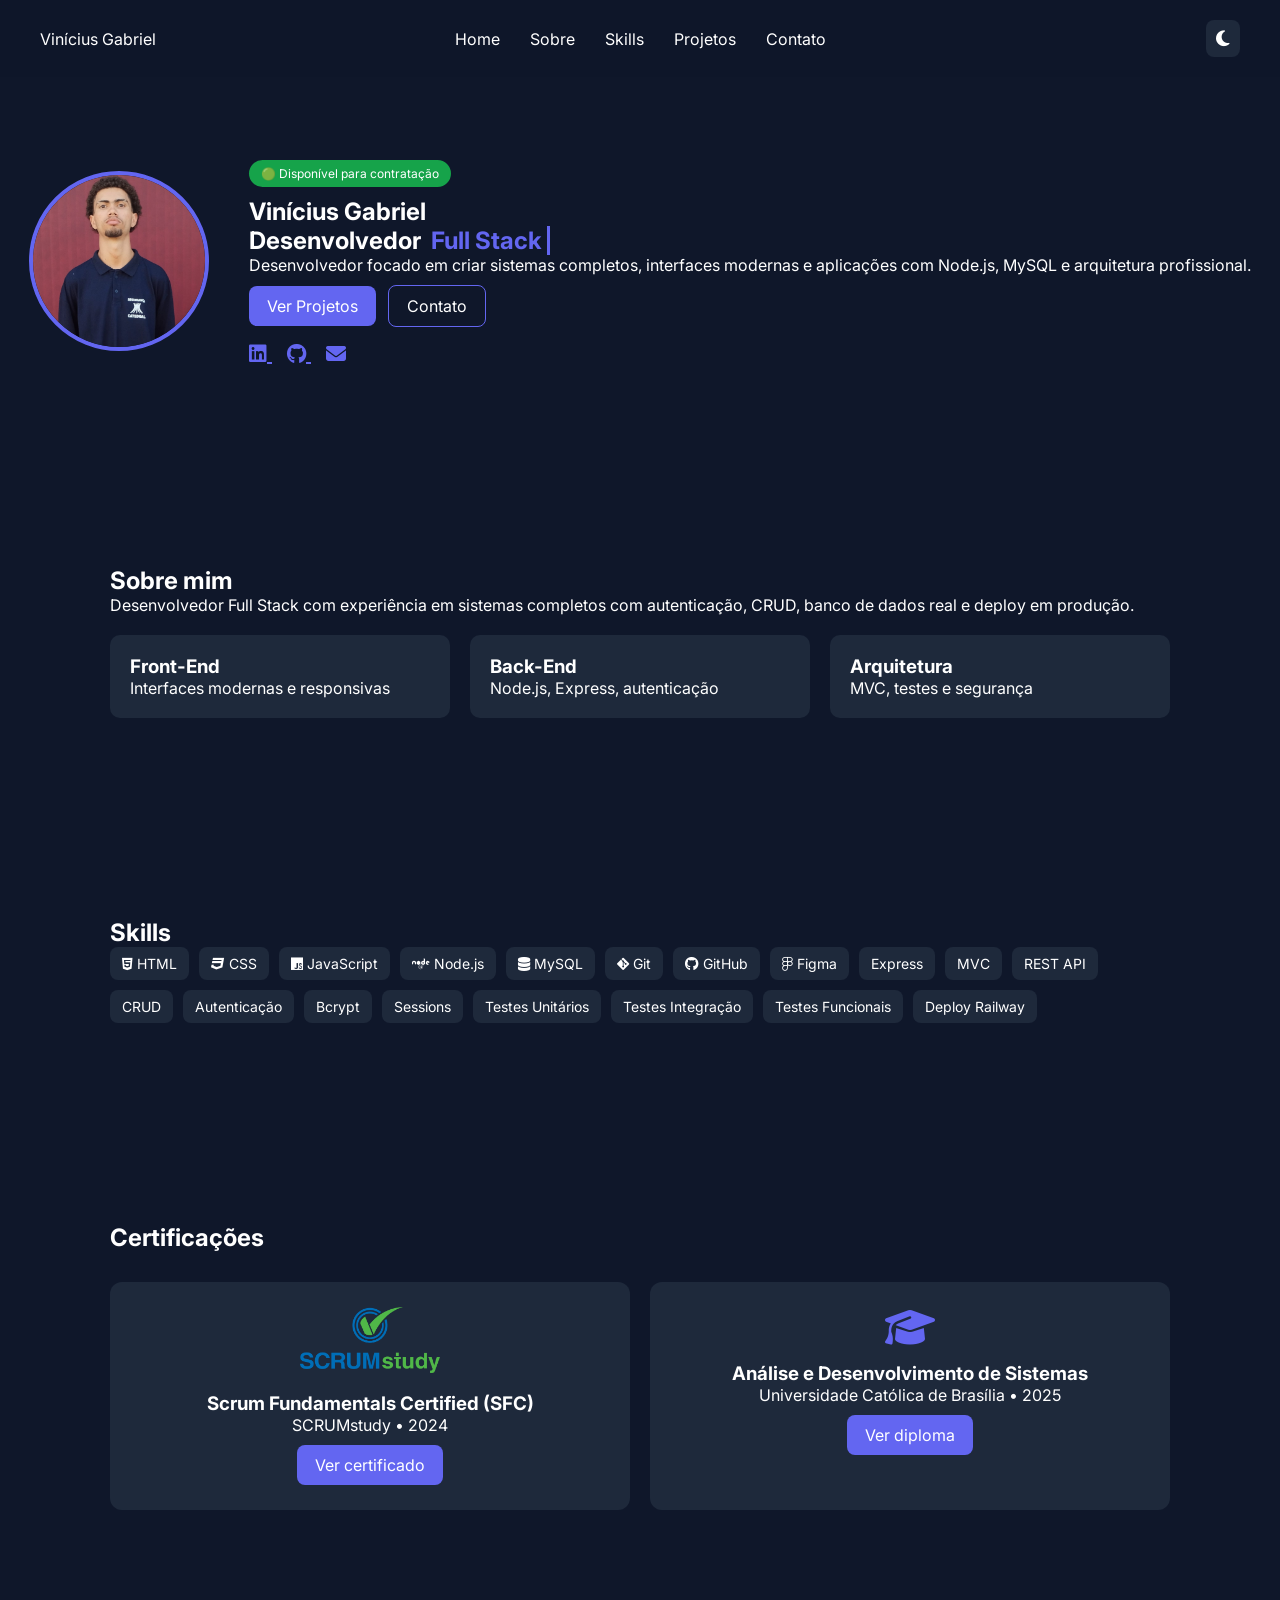
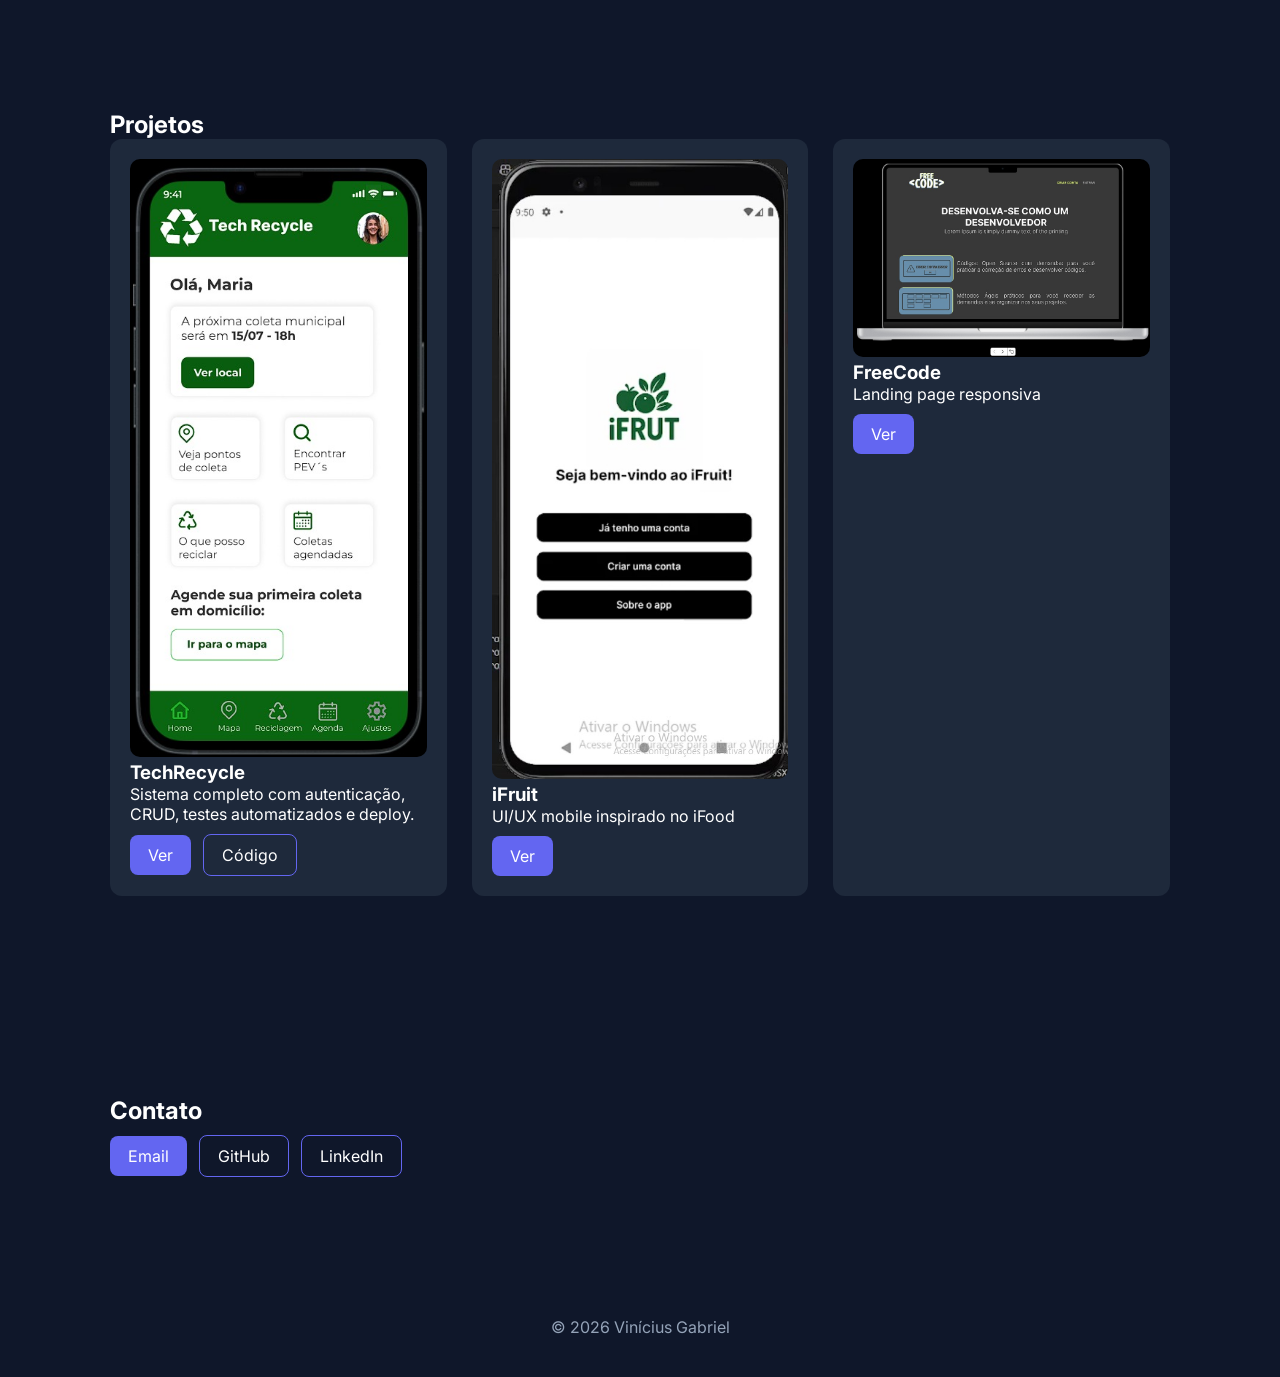
==== commit 0f5635f4: "update portfolio" ====
--- a/index.html
+++ b/index.html
@@ -149,6 +149,45 @@
 </div>
 </section>
 
+<section id="certificacoes" class="section reveal">
+<h2>Certificações</h2>
+
+<div class="cert-grid">
+
+<div class="cert-card">
+
+<img class="cert-logo" src="img/logos/scrumstudy.png" alt="ScrumStudy">
+
+<h3>Scrum Fundamentals Certified (SFC)</h3>
+<p>SCRUMstudy • 2024</p>
+
+<a href="certificados/scrum-sfc.pdf"
+target="_blank"
+class="btn">
+Ver certificado
+</a>
+
+</div>
+
+
+<div class="cert-card">
+
+<i class="fa-solid fa-graduation-cap cert-icon"></i>
+
+<h3>Análise e Desenvolvimento de Sistemas</h3>
+<p>Universidade Católica de Brasília • 2025</p>
+
+<a href="certificados/ads-graduacao.pdf"
+target="_blank"
+class="btn">
+Ver diploma
+</a>
+
+</div>
+
+</div>
+</section>
+
 <section id="projetos" class="section reveal">
 <h2>Projetos</h2>
 
--- a/style.css
+++ b/style.css
@@ -326,4 +326,36 @@
 background:white;
 color:#0f172a;
 box-shadow:0 5px 15px rgba(0,0,0,.1);
+}
+
+.cert-grid{
+display:grid;
+grid-template-columns:repeat(auto-fit,minmax(280px,1fr));
+gap:20px;
+margin-top:30px;
+}
+
+.cert-card{
+background:#1e293b;
+padding:25px;
+border-radius:12px;
+transition:.3s;
+text-align:center;
+}
+
+.cert-card:hover{
+transform:translateY(-5px);
+}
+
+.cert-logo{
+width:140px;
+height:auto;
+margin-bottom:15px;
+object-fit:contain;
+}
+
+.cert-icon{
+font-size:40px;
+color:#6366f1;
+margin-bottom:15px;
 }
